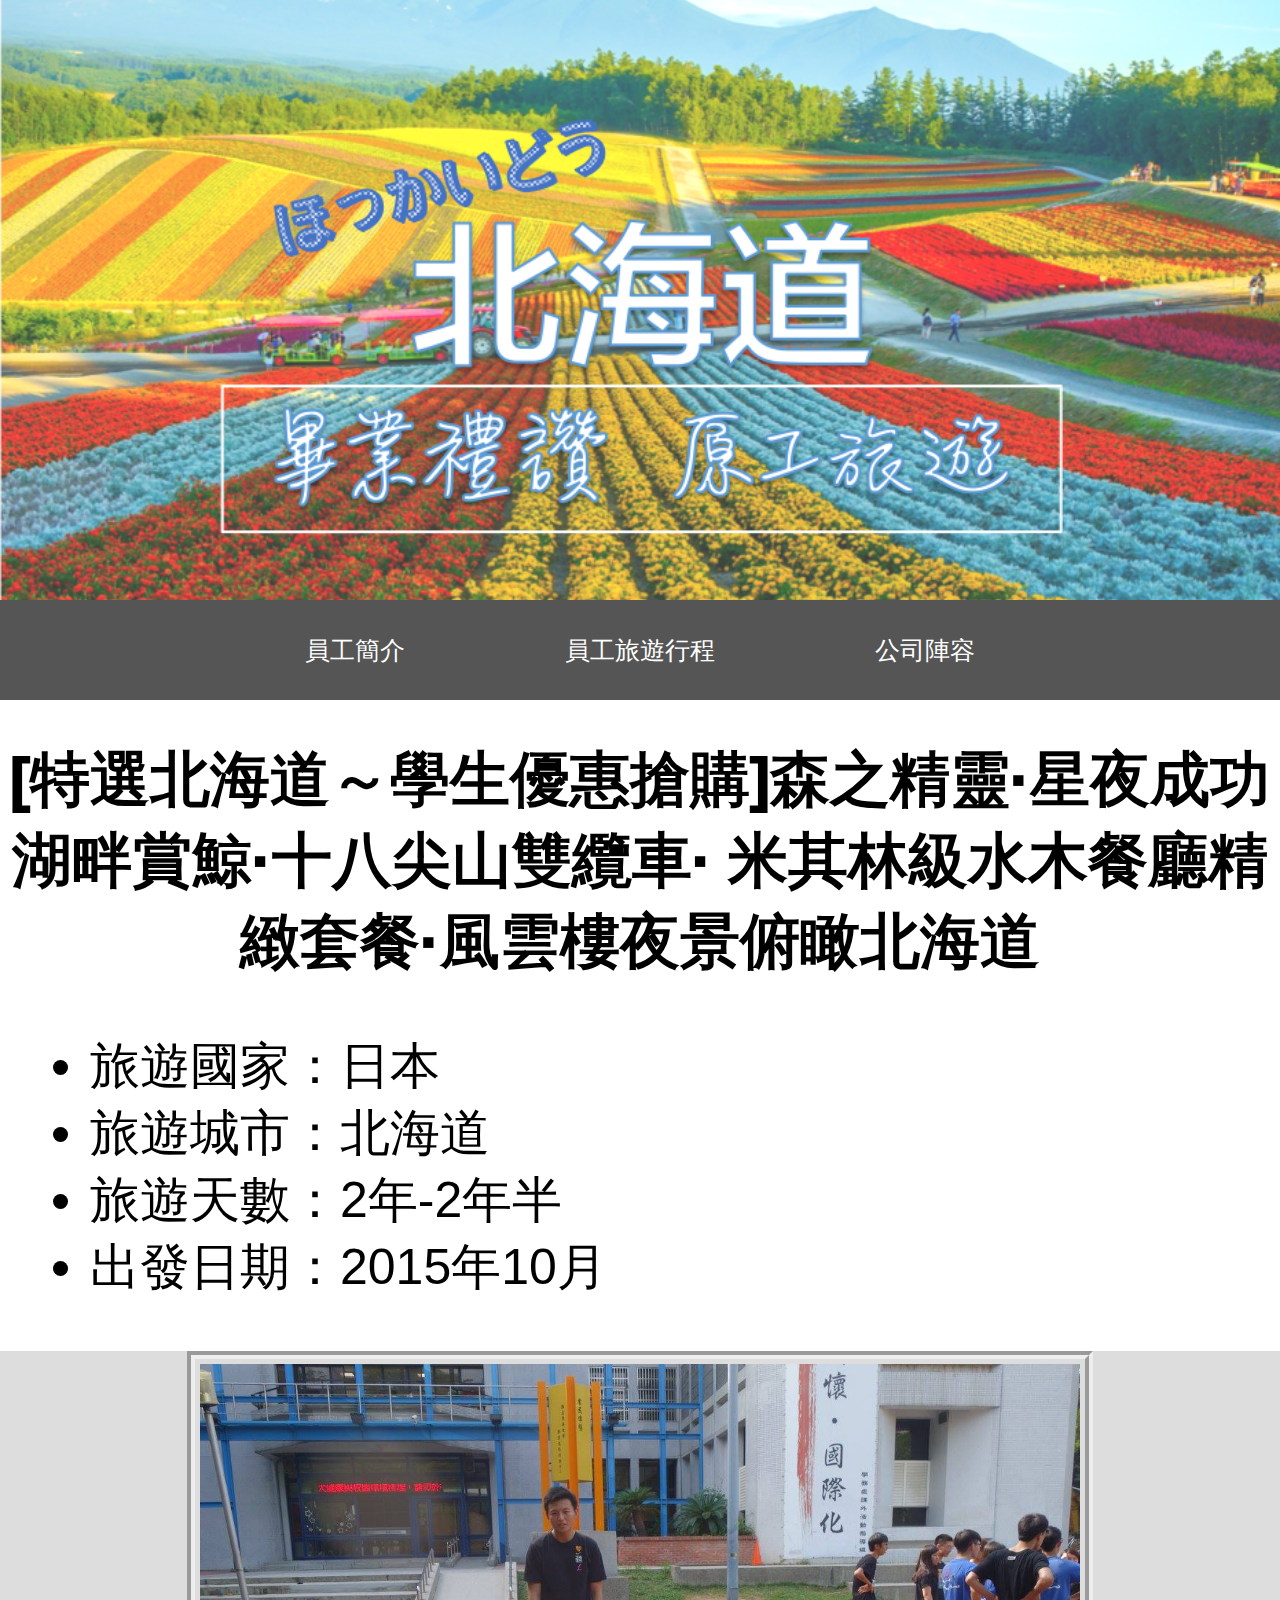
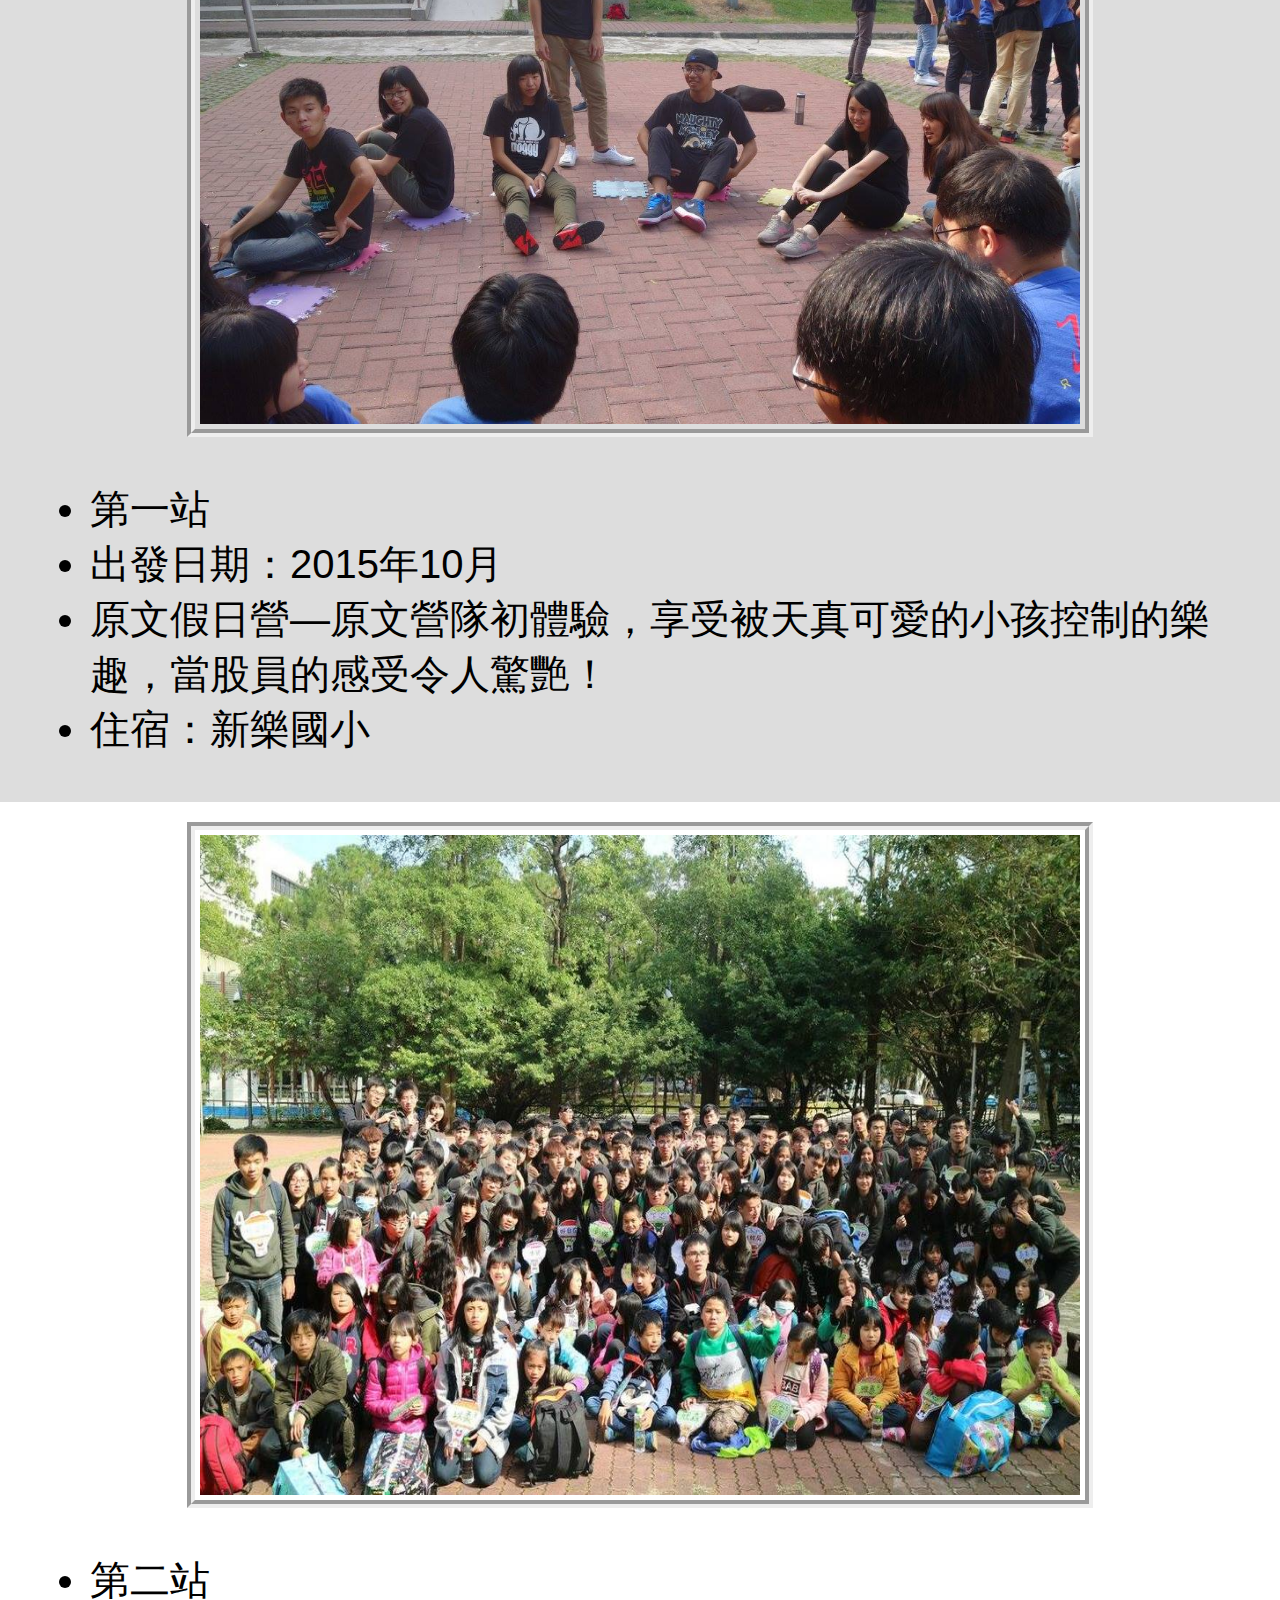
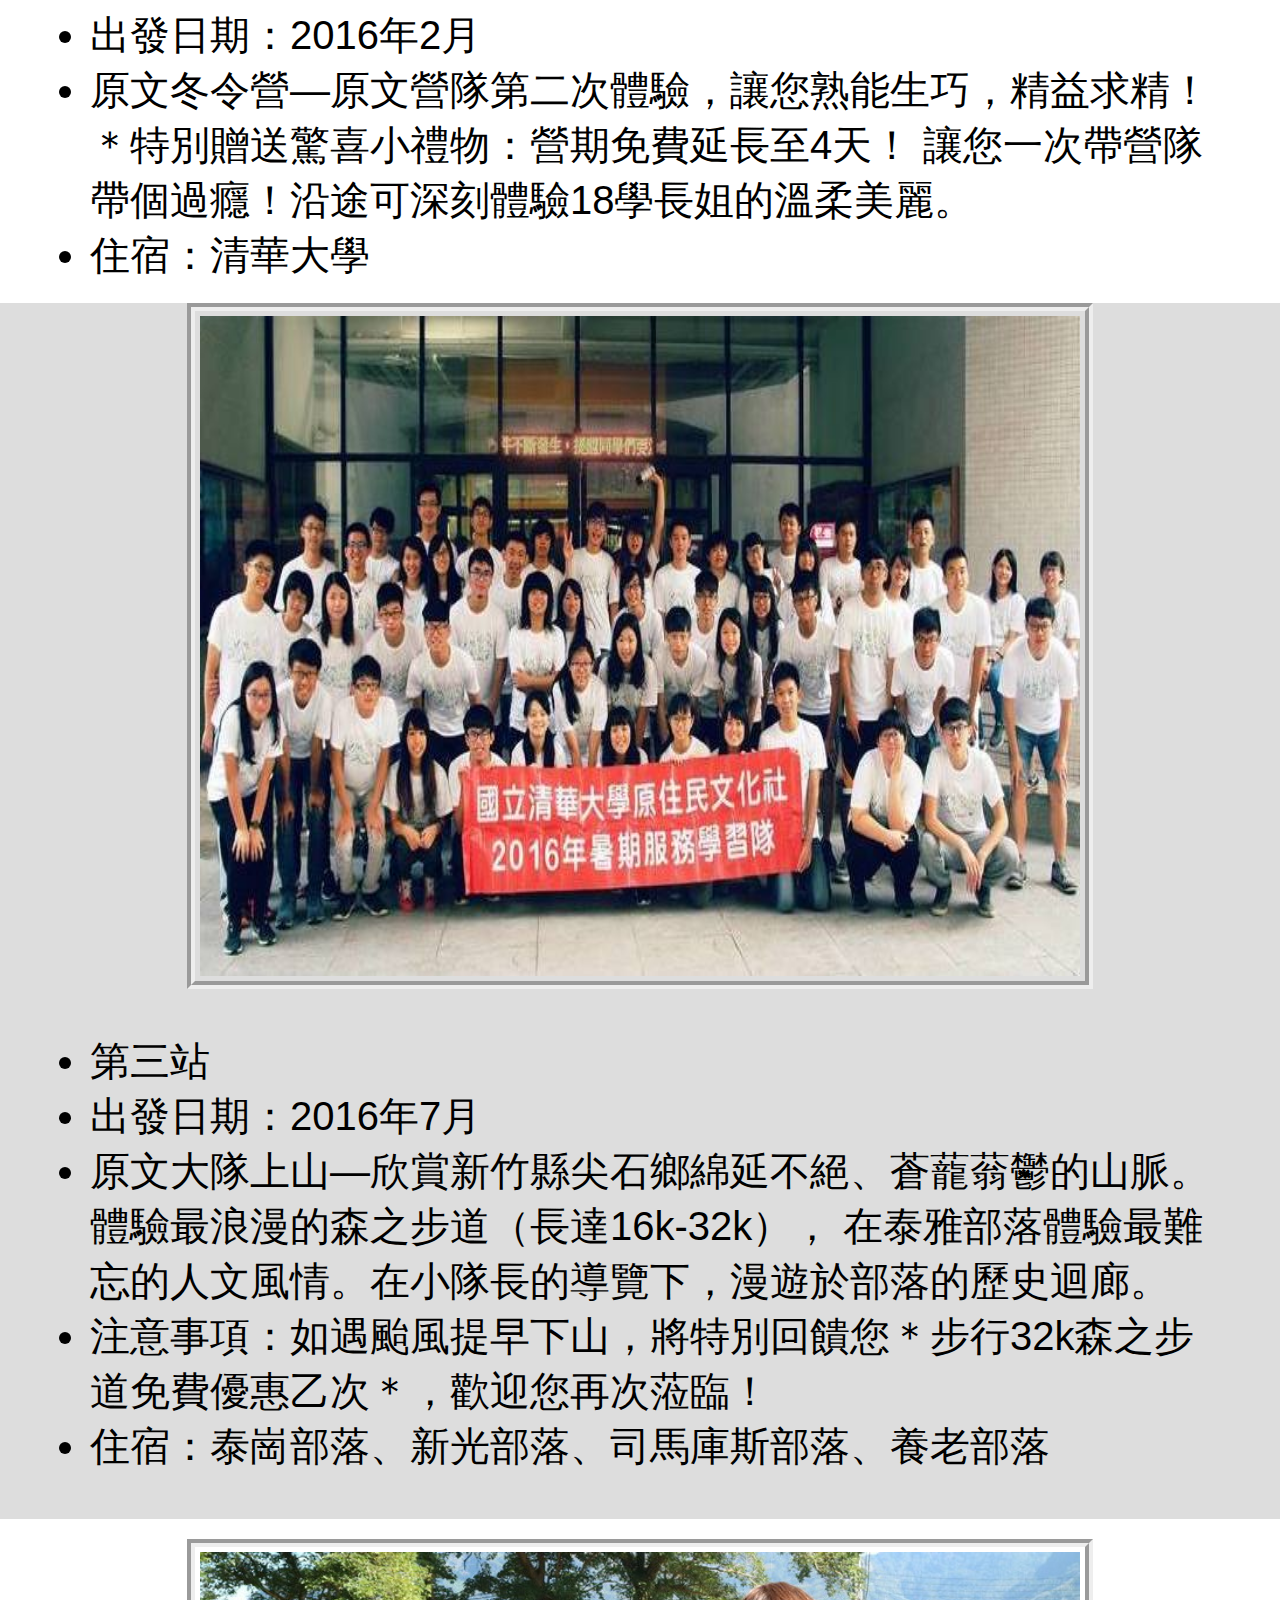
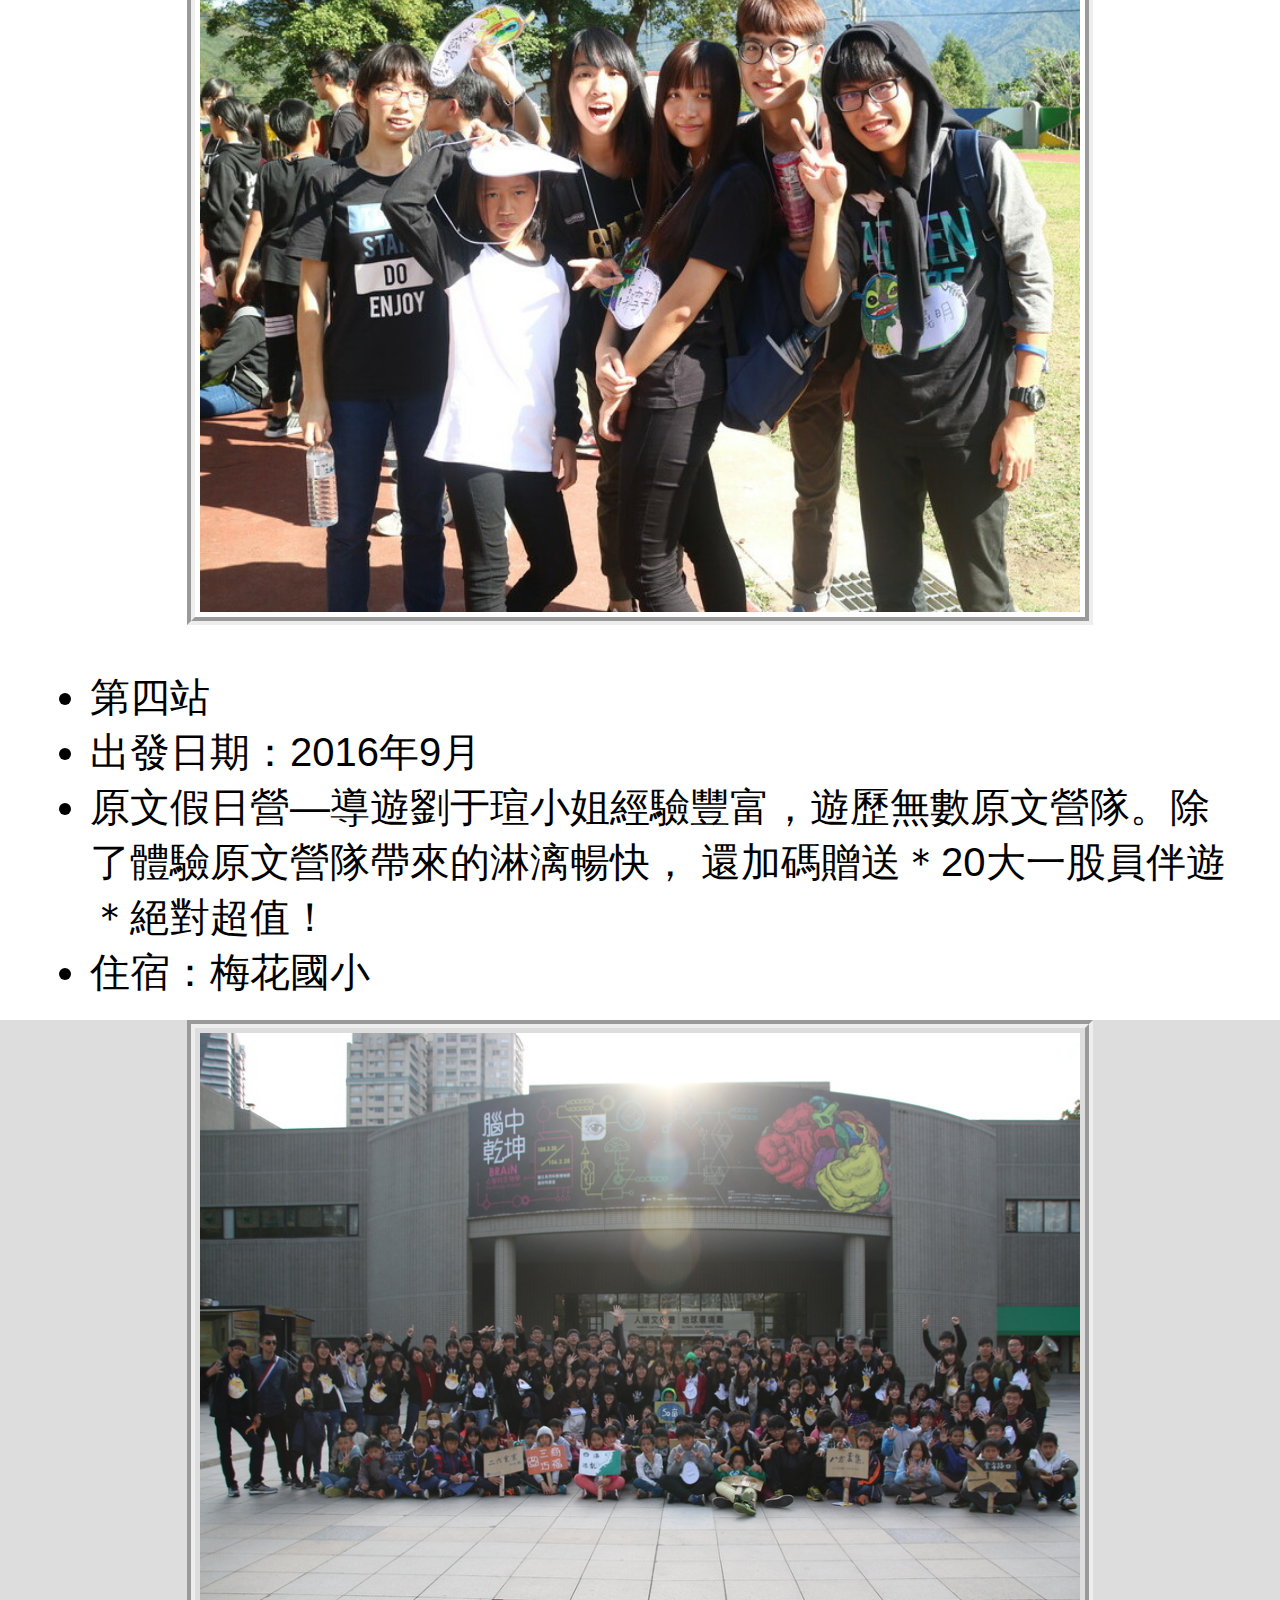
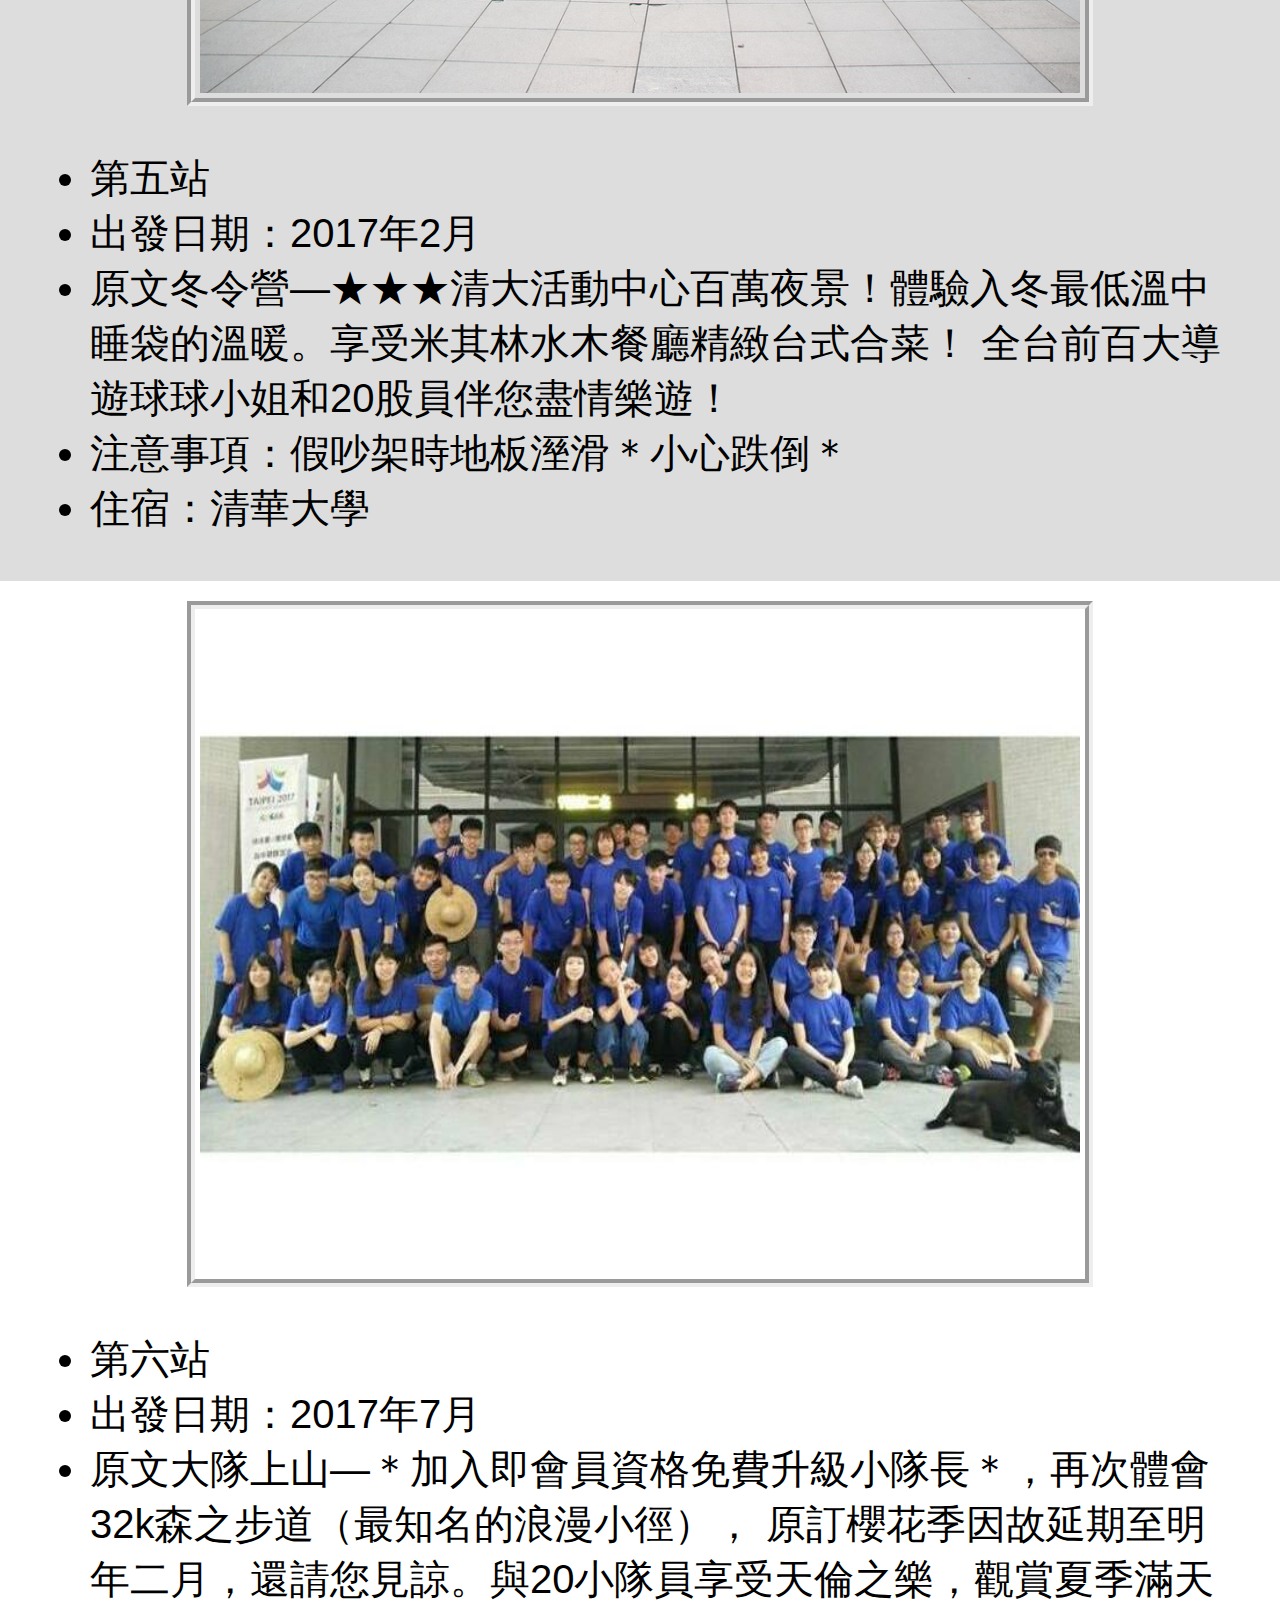
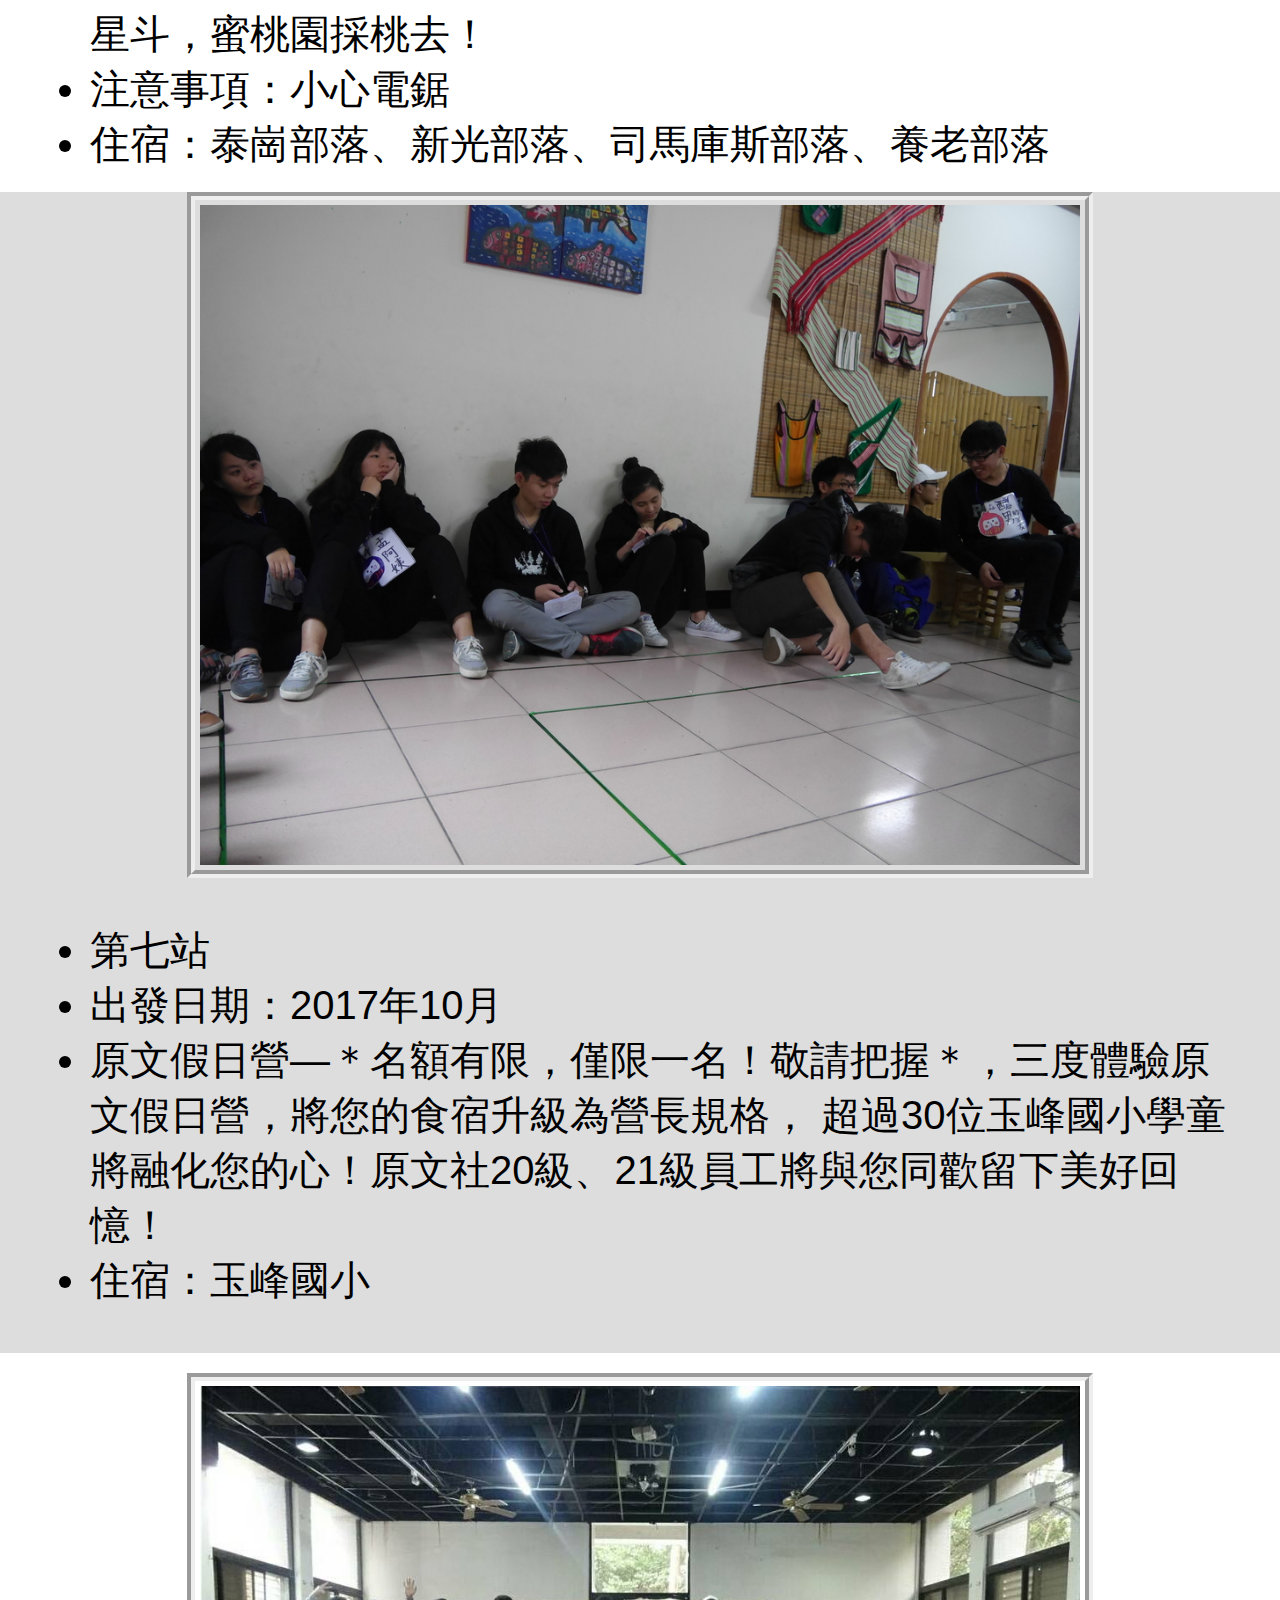
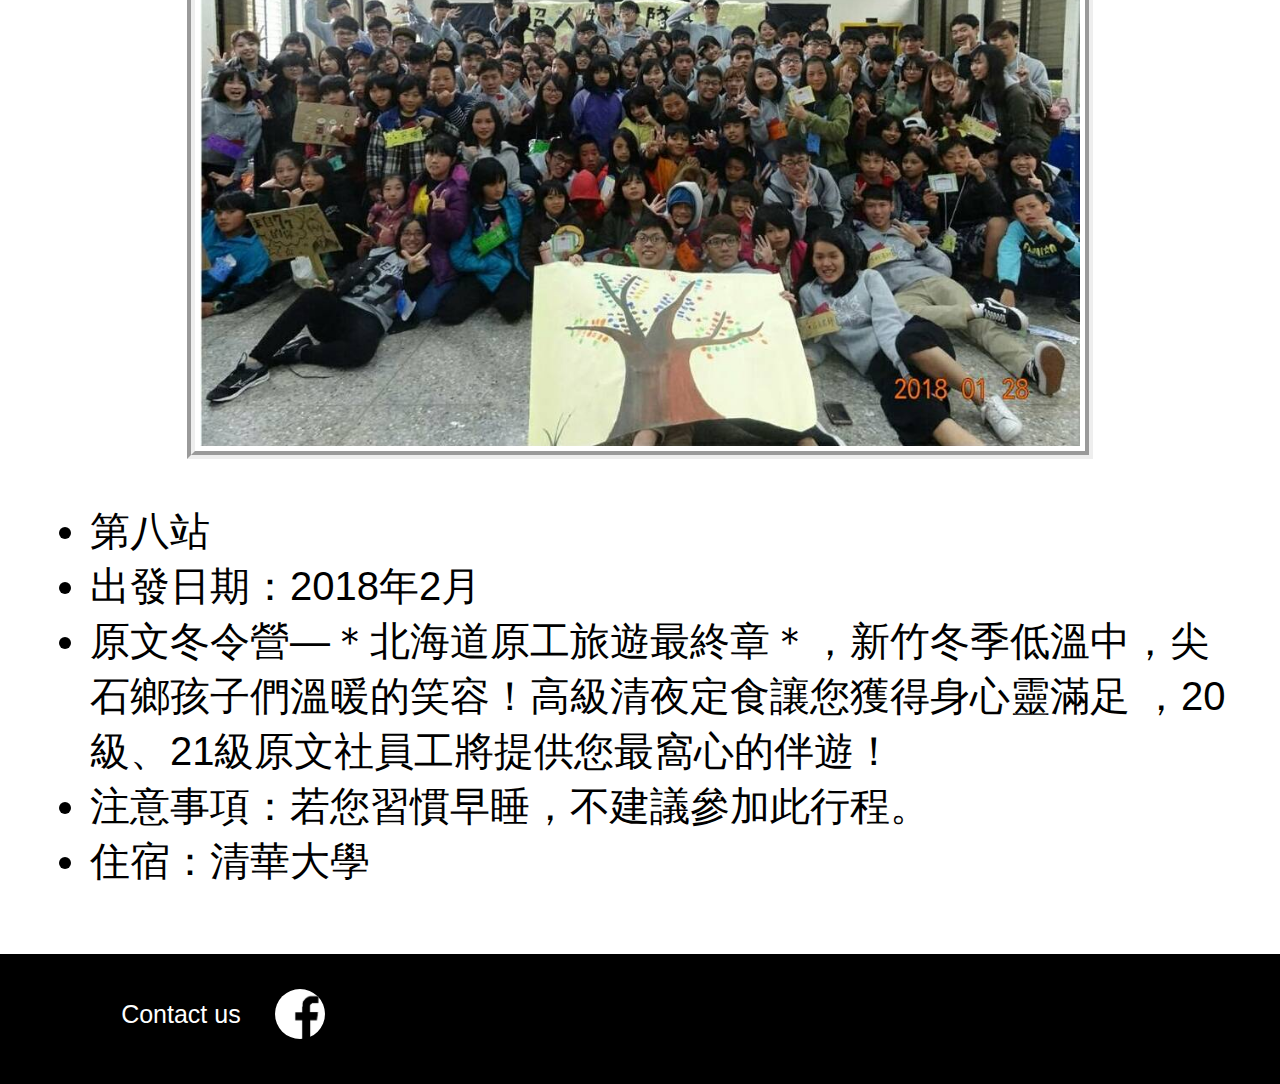
==== index_photo.html @ 759184df "Update index_photo.html" ====
<!DOCTYPE html>
<html>
  <head>
    <link href='https://fonts.googleapis.com/css?family=Roboto:400,300,500,100' rel='stylesheet' type='text/css'>
	<link href="style.css" type="text/css" rel="stylesheet">
  </head>
  <body>
    <div class="header">
      <div class="container">
      </div>
    </div>

    <div class="nav">
      <div class="container">
        <ul>
          <li><a href="index.html">員工簡介</a></li><li><a href="index_photo.html">員工旅遊行程</a></li><li><a href="index_talk.html">公司陣容</a></li>
        </ul>
      </div>
    </div>

	<div class="main">
		<div class="container" style="margin:0; padding:0; max-width:100%;">
			<h1 style="text-align:center;font-size:60px"><strong>[特選北海道～學生優惠搶購]森之精靈&middot;星夜成功湖畔賞鯨&middot;十八尖山雙纜車&middot;
			米其林級水木餐廳精緻套餐&middot;風雲樓夜景俯瞰北海道</strong></h1>
			<ul style="font-size:50px;margin-left:50px;">
				<li>旅遊國家：日本</li>
				<li>旅遊城市：北海道</li>
				<li>旅遊天數：2年-2年半</li>
				<li>出發日期：2015年10月</li>
			</ul>

			<div id="date" style="background-color:#DDDDDD">	
				<img id="photo" src="images/2015_1.jpg"	height="660" width="880" >	
				<ul style="font-size:40px;margin:0px 50px">
				<br>
				<li>第一站</li>
				<li>出發日期：2015年10月</li>
				<li>原文假日營—原文營隊初體驗，享受被天真可愛的小孩控制的樂趣，當股員的感受令人驚艷！</li>
				<li>住宿：新樂國小</li>
				<br>
				</ul>
			</div>
			<div id="date" style="background-color:#ffffff">	
				<img id="photo" src="images/2016_2.jpg"	height="660" width="880" >	
				<ul style="font-size:40px;margin:0px 50px">
				<br>
				<li>第二站</li>
				<li>出發日期：2016年2月</li>
				<li>原文冬令營—原文營隊第二次體驗，讓您熟能生巧，精益求精！＊特別贈送驚喜小禮物：營期免費延長至4天！
				讓您一次帶營隊帶個過癮！沿途可深刻體驗18學長姐的溫柔美麗。</li>
				<li>住宿：清華大學</li>
				</ul>
			</div>
			<div id="date" style="background-color:#DDDDDD">	
				<img id="photo" src="images/2016_3.jpg"	height="660" width="880" >	
				<ul style="font-size:40px;margin:0px 50px">
				<br>
				<li>第三站</li>
				<li>出發日期：2016年7月</li>
				<li>原文大隊上山—欣賞新竹縣尖石鄉綿延不絕、蒼蘢蓊鬱的山脈。體驗最浪漫的森之步道（長達16k-32k），
				在泰雅部落體驗最難忘的人文風情。在小隊長的導覽下，漫遊於部落的歷史迴廊。</li>
				<li>注意事項：如遇颱風提早下山，將特別回饋您＊步行32k森之步道免費優惠乙次＊，歡迎您再次蒞臨！</li>
				<li>住宿：泰崗部落、新光部落、司馬庫斯部落、養老部落</li>
				<br>
				</ul>
			</div>
			<div id="date" style="background-color:#ffffff">	
				<img id="photo" src="images/2016_1.jpg"	height="660" width="880" >	
				<ul style="font-size:40px;margin:0px 50px">
				<br>
				<li>第四站</li>
				<li>出發日期：2016年9月</li>
				<li>原文假日營—導遊劉于瑄小姐經驗豐富，遊歷無數原文營隊。除了體驗原文營隊帶來的淋漓暢快，
				還加碼贈送＊20大一股員伴遊＊絕對超值！</li>
				<li>住宿：梅花國小</li>
				</ul>
			</div>
			<div id="date" style="background-color:#DDDDDD">	
				<img id="photo" src="images/2017_2.jpg"	height="660" width="880" >	
				<ul style="font-size:40px;margin:0px 50px">
				<br>
				<li>第五站</li>
				<li>出發日期：2017年2月</li>
				<li>原文冬令營—★★★清大活動中心百萬夜景！體驗入冬最低溫中睡袋的溫暖。享受米其林水木餐廳精緻台式合菜！
				全台前百大導遊球球小姐和20股員伴您盡情樂遊！</li>
				<li>注意事項：假吵架時地板溼滑＊小心跌倒＊</li>
				<li>住宿：清華大學</li>
				<br>
				</ul>
			</div>
			<div id="date" style="background-color:#ffffff">	
				<img id="photo" src="images/2017_3.jpg"	height="660" width="880" >	
				<ul style="font-size:40px;margin:0px 50px">
				<br>
				<li>第六站</li>
				<li>出發日期：2017年7月</li>
				<li>原文大隊上山—＊加入即會員資格免費升級小隊長＊，再次體會32k森之步道（最知名的浪漫小徑），
				原訂櫻花季因故延期至明年二月，還請您見諒。與20小隊員享受天倫之樂，觀賞夏季滿天星斗，蜜桃園採桃去！</li>
				<li>注意事項：小心電鋸</li>
				<li>住宿：泰崗部落、新光部落、司馬庫斯部落、養老部落</li>
				</ul>
			</div>
			<div id="date" style="background-color:#DDDDDD">	
				<img id="photo" src="images/2017_1.jpg"	height="660" width="880" >	
				<ul style="font-size:40px;margin:0px 50px">
				<br>
				<li>第七站</li>
				<li>出發日期：2017年10月</li>
				<li>原文假日營—＊名額有限，僅限一名！敬請把握＊，三度體驗原文假日營，將您的食宿升級為營長規格，
				超過30位玉峰國小學童將融化您的心！原文社20級、21級員工將與您同歡留下美好回憶！</li>
				<li>住宿：玉峰國小</li>
				<br>
				</ul>
			</div>
			<div id="date" style="background-color:#ffffff">	
				<img id="photo" src="images/2018_2.jpg"	height="660" width="880" >	
				<ul style="font-size:40px;margin:0px 50px">
				<br>
				<li>第八站</li>
				<li>出發日期：2018年2月</li>
				<li>原文冬令營—＊北海道原工旅遊最終章＊，新竹冬季低溫中，尖石鄉孩子們溫暖的笑容！高級清夜定食讓您獲得身心靈滿足
				，20級、21級原文社員工將提供您最窩心的伴遊！</li>
				<li>注意事項：若您習慣早睡，不建議參加此行程。</li>
				<li>住宿：清華大學</li>
				<br>
				</ul>
			</div>
		</div>
	</div>
	
    <div class="footer">
      <div class="container">
        <p style="font-size:25px;"><strong>&nbsp;&nbsp;&nbsp;&nbsp;&nbsp;&nbsp;&nbsp;&nbsp;
		&nbsp;&nbsp;&nbsp;&nbsp;&nbsp;&nbsp;&nbsp;Contact us&nbsp;&nbsp;</strong></p>
      </div>
	  <div class="container">
		<a href="https://www.facebook.com/groups/227482207720310/"><img id="contactUs" src="images/contact.png" height="50"width="50"></a>
      </div>
    </div>
  </body>
</html>
---- style.css ----
html, body {
  margin: 0;
  padding: 0;
}

body {
  font-family: 'Open Sans', sans-serif;
  font-weight: 100;
}

#contactUs{
	float: right;
	border-radius:150px;
	position:relative; 
	top:35px;
}

#bighead{
	float: left;
	border-style:double; 
	border-width:8px; 
	border-radius:15px;
	margin: 50px 80px 0 0;	
	position:relative; 
	top:-30px;	
}

#bigheadtree{
	border-style:double; 
	border-width:8px; 
	border-radius:15px;
	//margin: 50px 80px 50px 0;	
	//position:relative; 
	//top:-50px;	
}

#bigheadtree:hover{
	background: #555555;
	cursor: pointer; 
}

#date{ 
	width: 100%;
	margin: 0px;
	padding:0px;
}

#photo{
	border-style:groove; 
	border-width:8px; 
	display:block;
	margin:auto;
	margin-top:20px;
	padding:5px;
	text-align:center;	
}

.container {
  margin: 0 auto;
  max-width: 940px; 
  padding: 0 10px;
}

.header {
  background: url(images/header.png) no-repeat center center; 
  background-size: cover;
  height: 600px;
  text-align: center; 
}

.header .container {
  position: relative;
  top: 200px;
}

.header h1 {
  color: #fff;
  line-height: 100px; 
  font-size: 120px;
  margin-top: 0;
  margin-bottom: 80px;
  text-transform: uppercase; 
}

/*
@media (min-width:850px) {
  .header h1 {
    font-size: 120px;
  }
}
*/

.header p {
  color: #fff;
  font-weight: 500;
  letter-spacing: 8px;
  margin-bottom: 40px;
  margin-top: 0;
  text-transform: uppercase; 
}

.btn {
  color: #fff;
  background: #000;
  padding: 10px 40px;
  text-decoration: none; 
  transition: background .5s; 
}

.nav { 
  background: #555555;
  height: 100px; 
  width: 100%;
}

.nav ul {
  height: 100px;
  list-style: none;
  margin: 0 auto; 
  padding: 0;
  text-align:center;
}

.container a{
	color: #fff;
	text-decoration:none;	
}

.nav ul li{
  color: #fff;
  font-size:25px;
  font-weight: 500;
  display: inline-block; 
  height: 100px;
  line-height: 100px; 
  list-style: none;
  padding: 0px 80px;
  transition: background .5s; 
}

.btn:hover, .nav ul li:hover {
  background: #117bff;
  cursor: pointer; 
  transition: background .5s;  
}

.main{
	padding-bottom: 100px;
}

.main .container {
	max-width: 1500px;
	margin:80px 100px;
}

.main .container h1{
	font-weight: 1000;
}

.main .container h2{
	font-size: 40px;
	font-weight: 500;
}

.main .container p{
	font-size: 30px;
	font-weight: 500;
}

.main .container a{
	color: #000;
	text-decoration:none;	
}

/*.main img {
  margin: 50px 80px 50px 0;
}*/

.footer { 
  display: block;
  background: #000000;
  height: 80px; 
  padding-bottom: 50px;
  position: relative;
  margin-top: -80px;
}

.footer .container{
  margin: 0;
  padding: 0 10px;	
  float:left;
}

.footer p { 
  color: #fff;
  font-size: 20px;  
  height: 80px; 
  line-height: 120px;
  margin: 0px;  
}

@media (max-width: 1000px) {
	.main .container {
		max-width: 700px;
		margin:80px 100px;
	}
}

@media (max-width: 500px) {
  .header h1 {
    font-size: 50px;
    line-height: 64px;
  }

  .main {
    padding: 0 30px;
	padding-bottom: 100px;
  }

  .main img {
    width: 100%;
  }

}
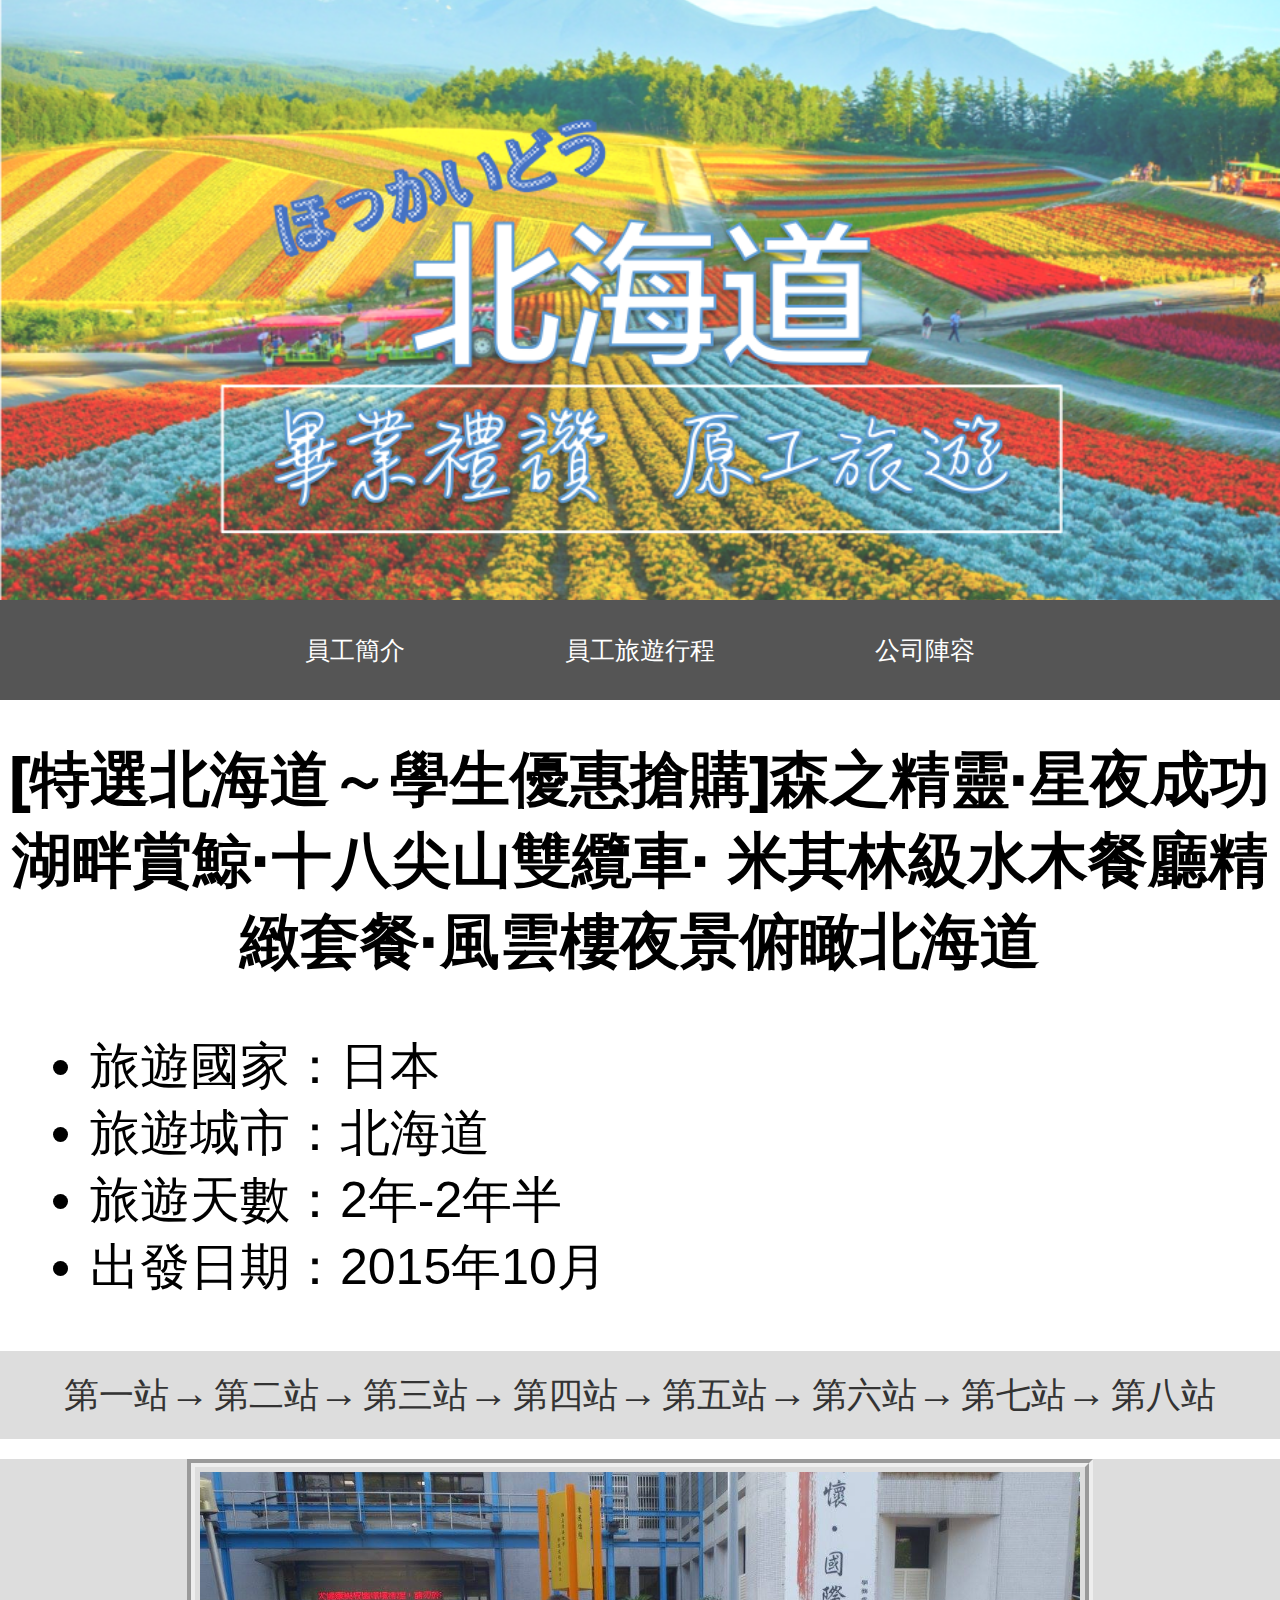
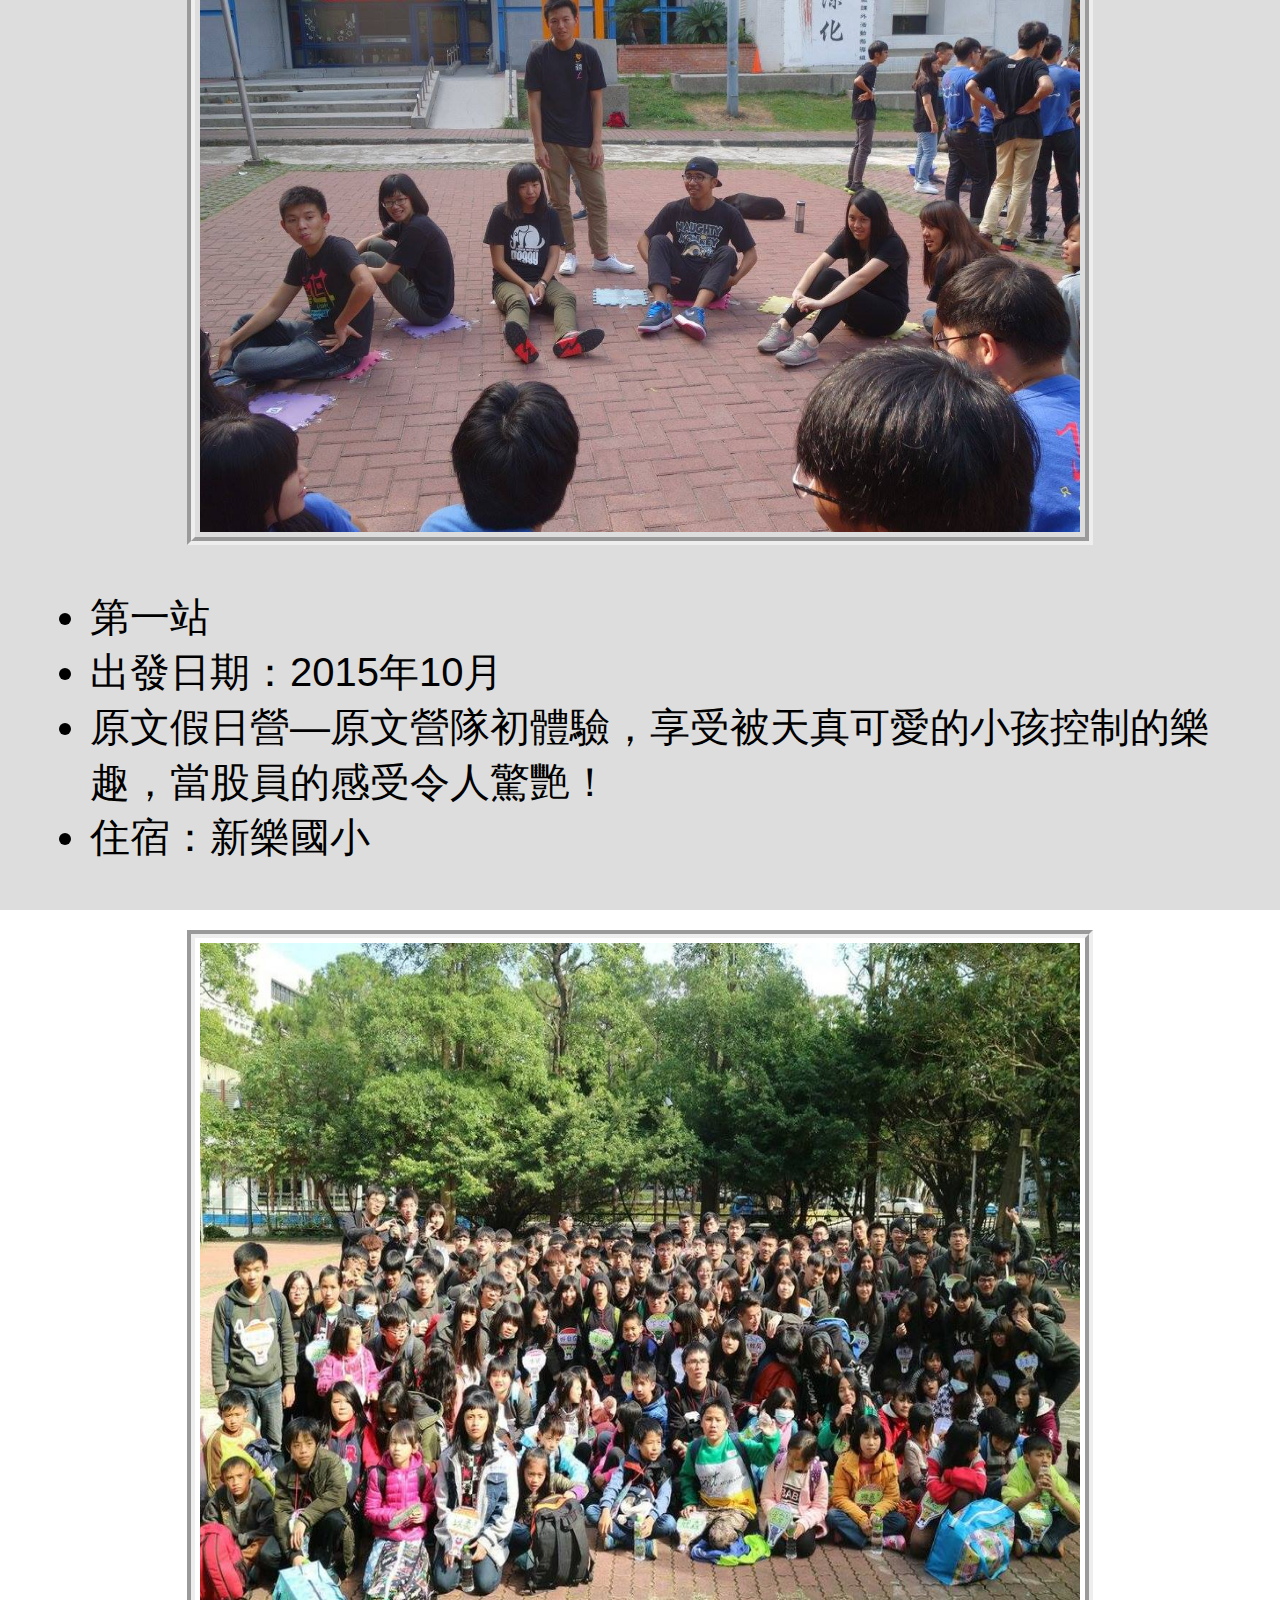
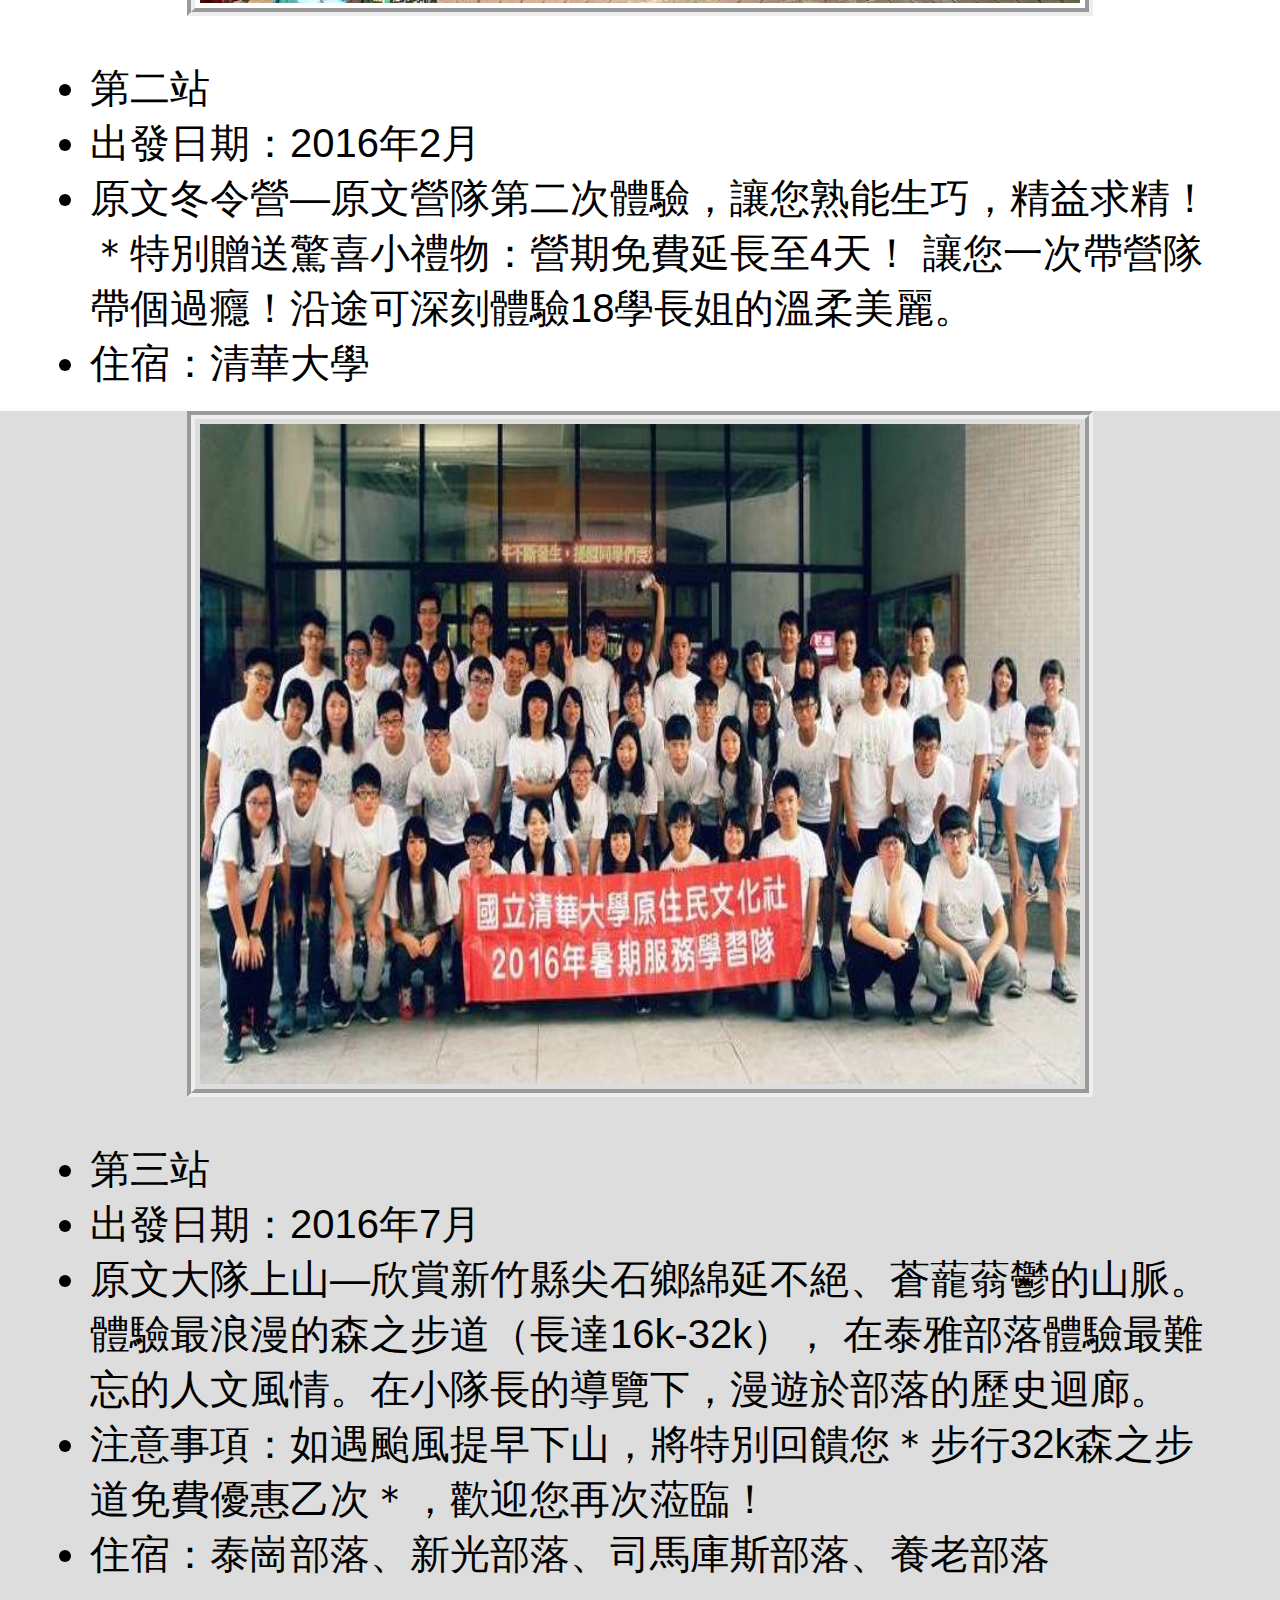
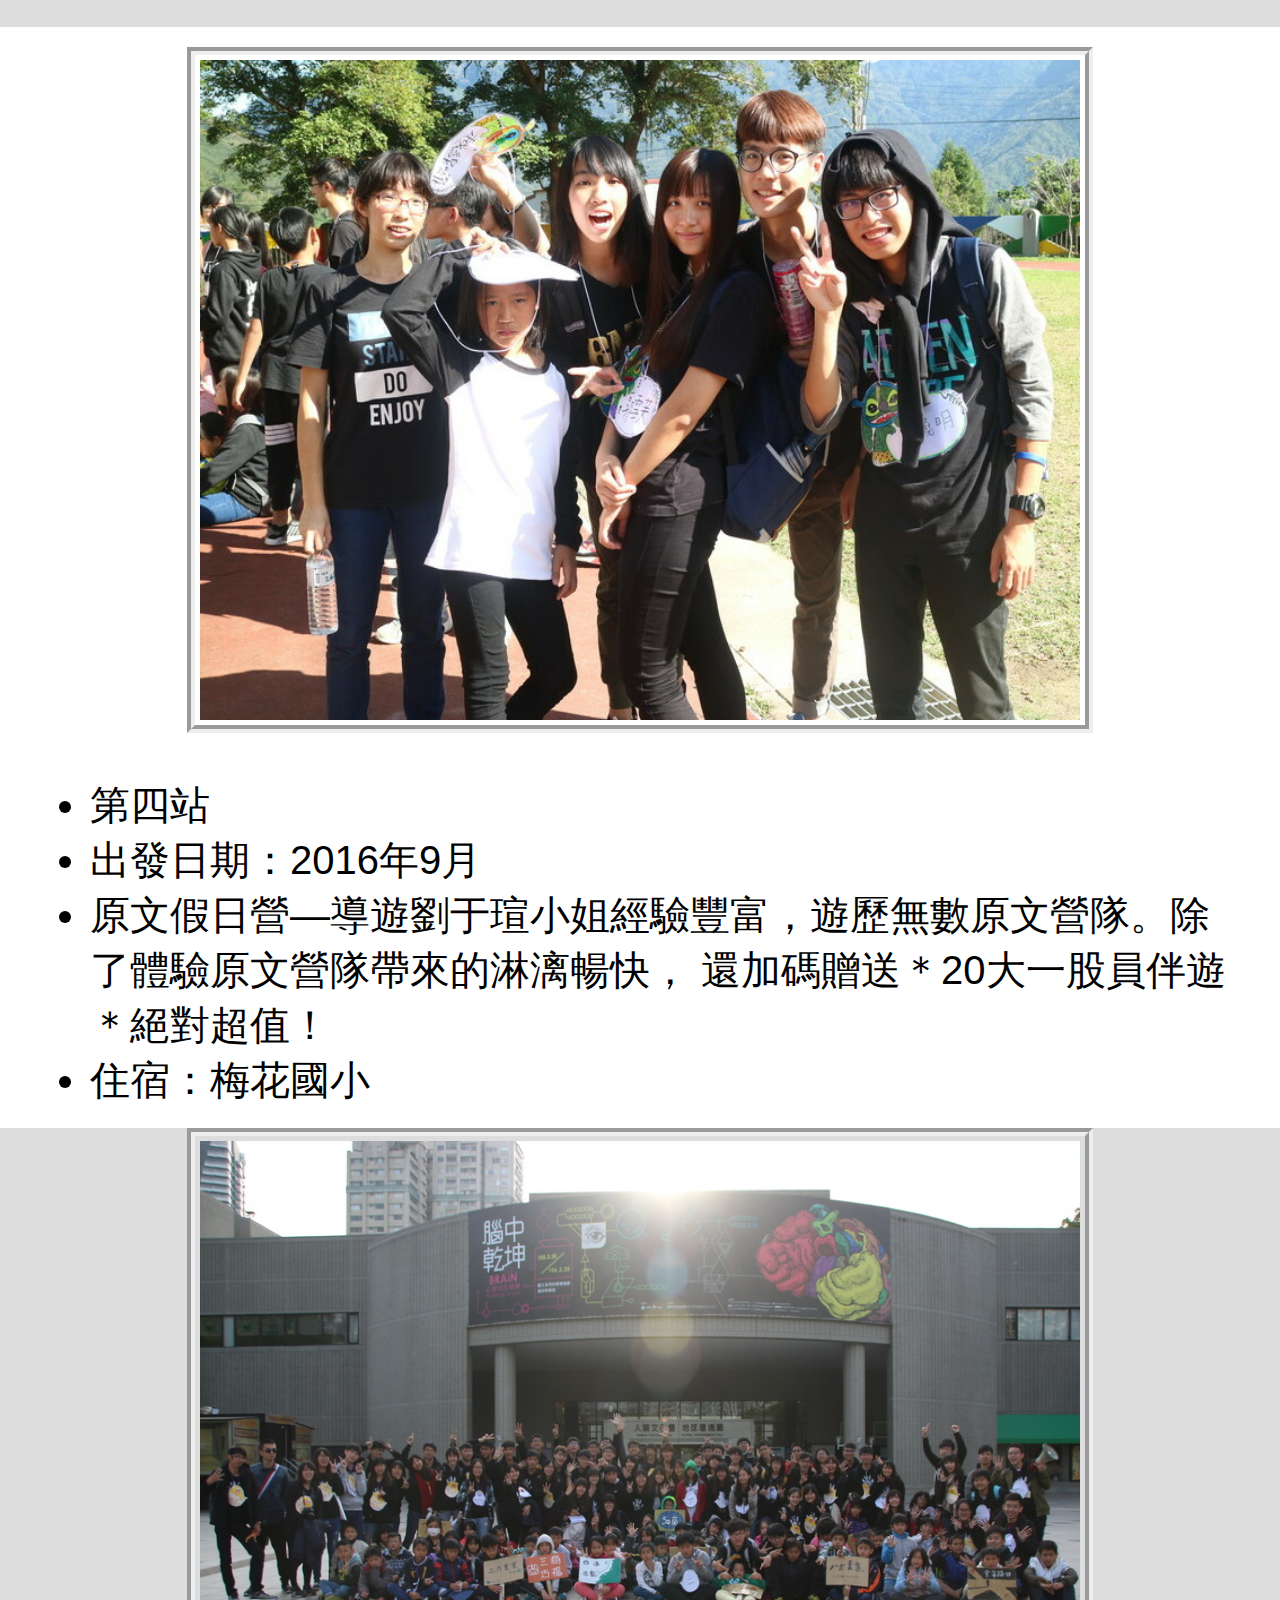
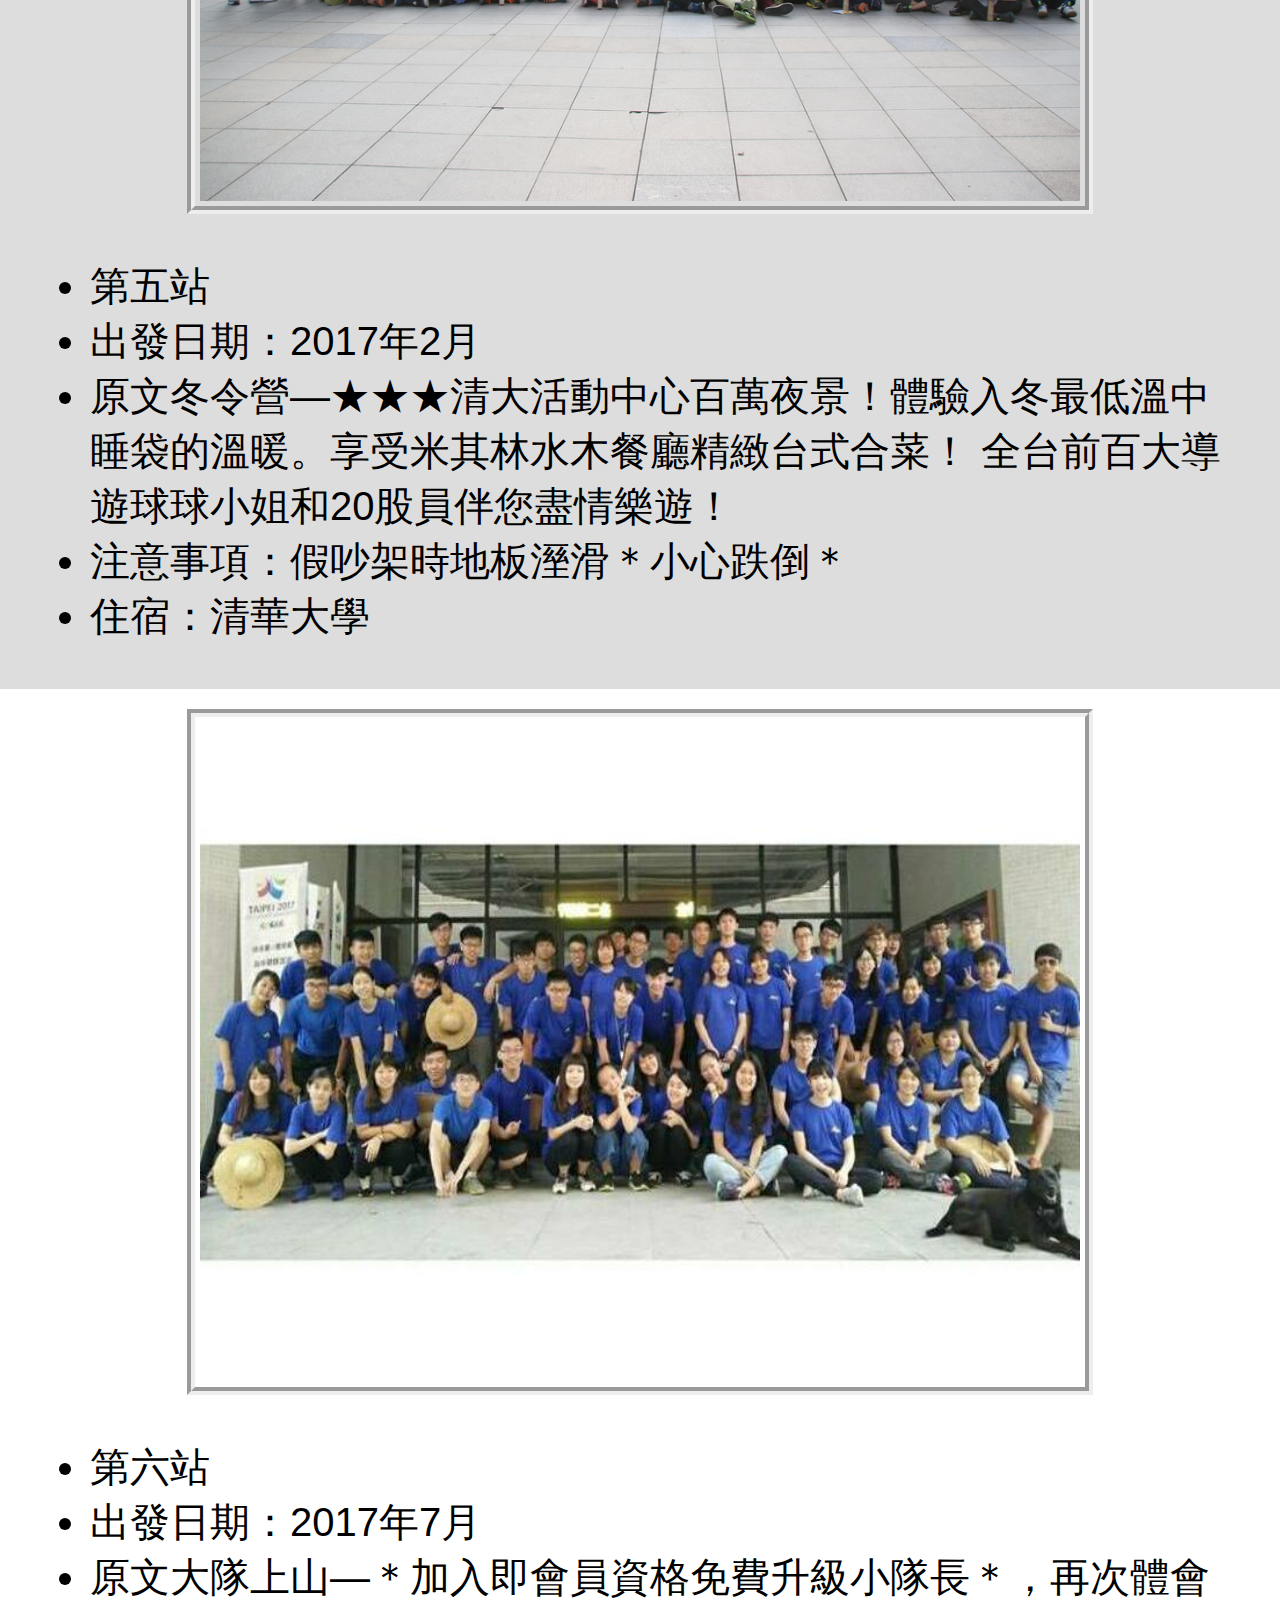
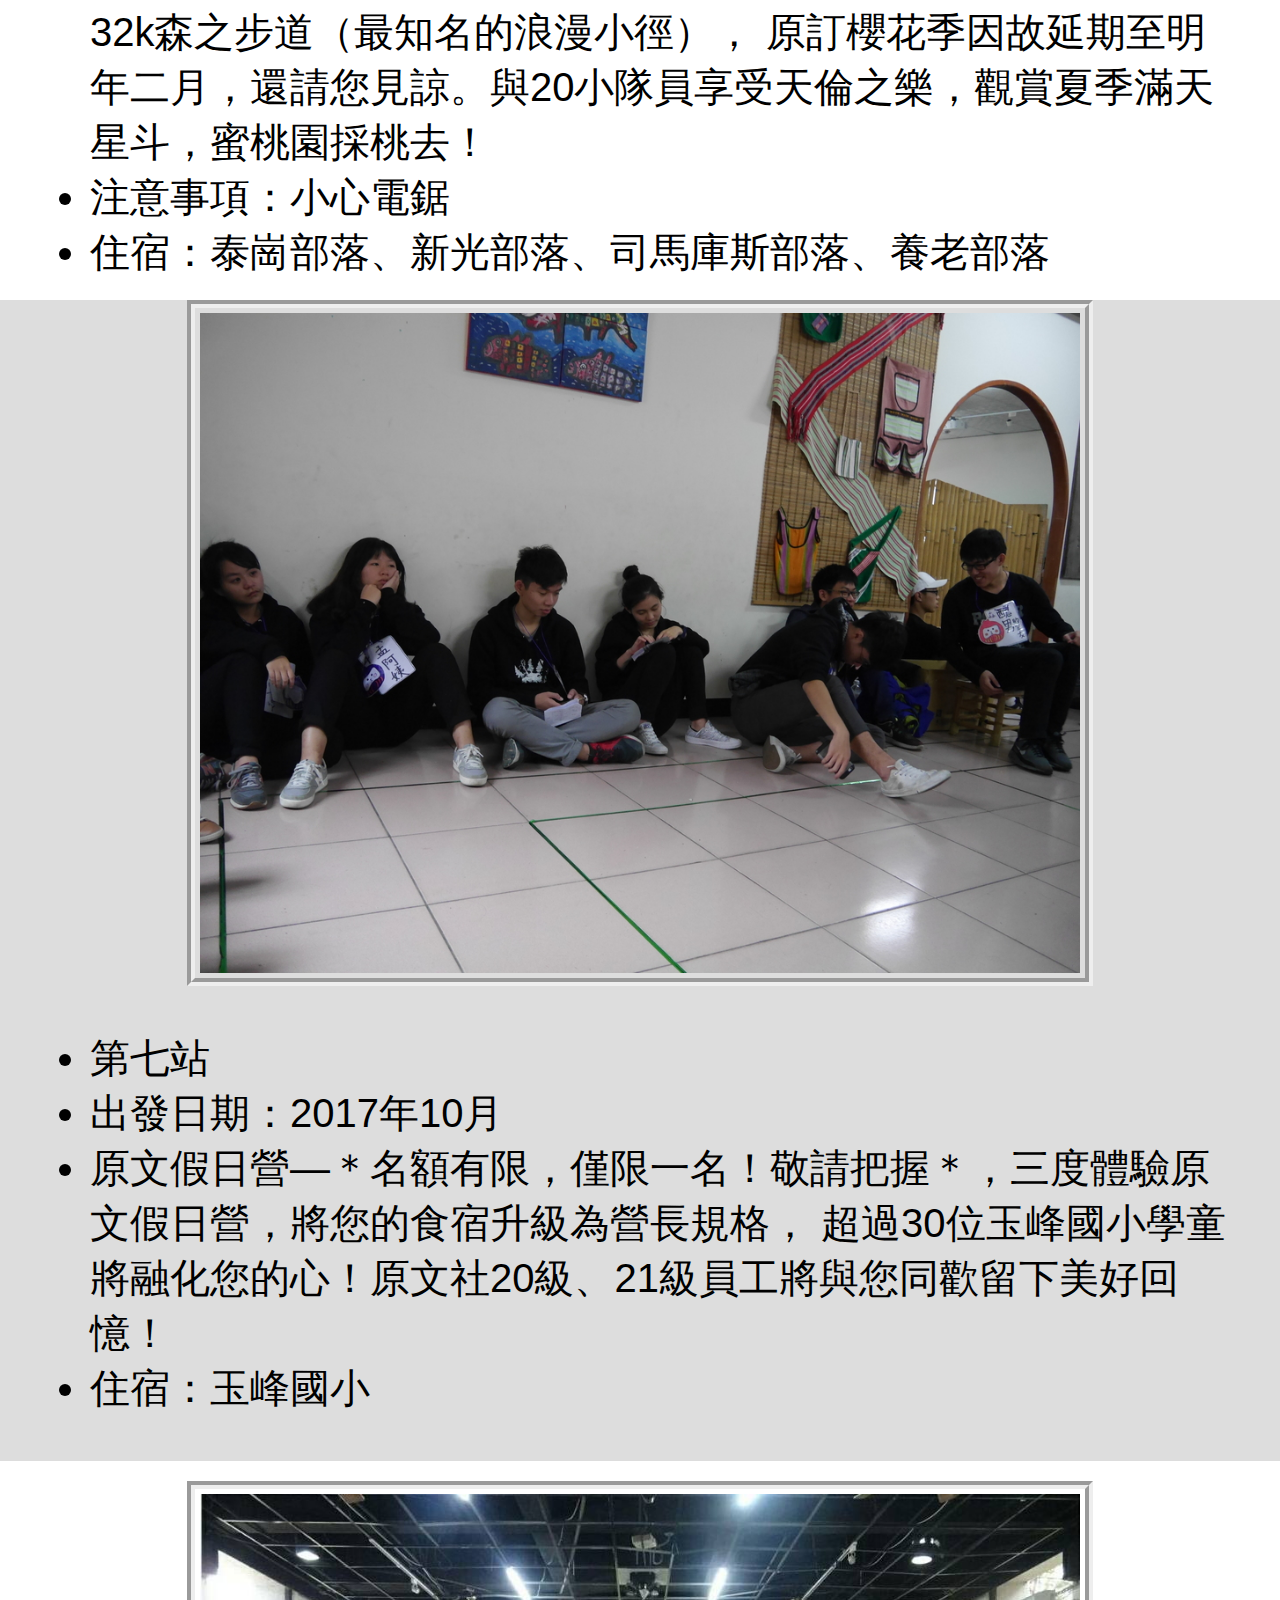
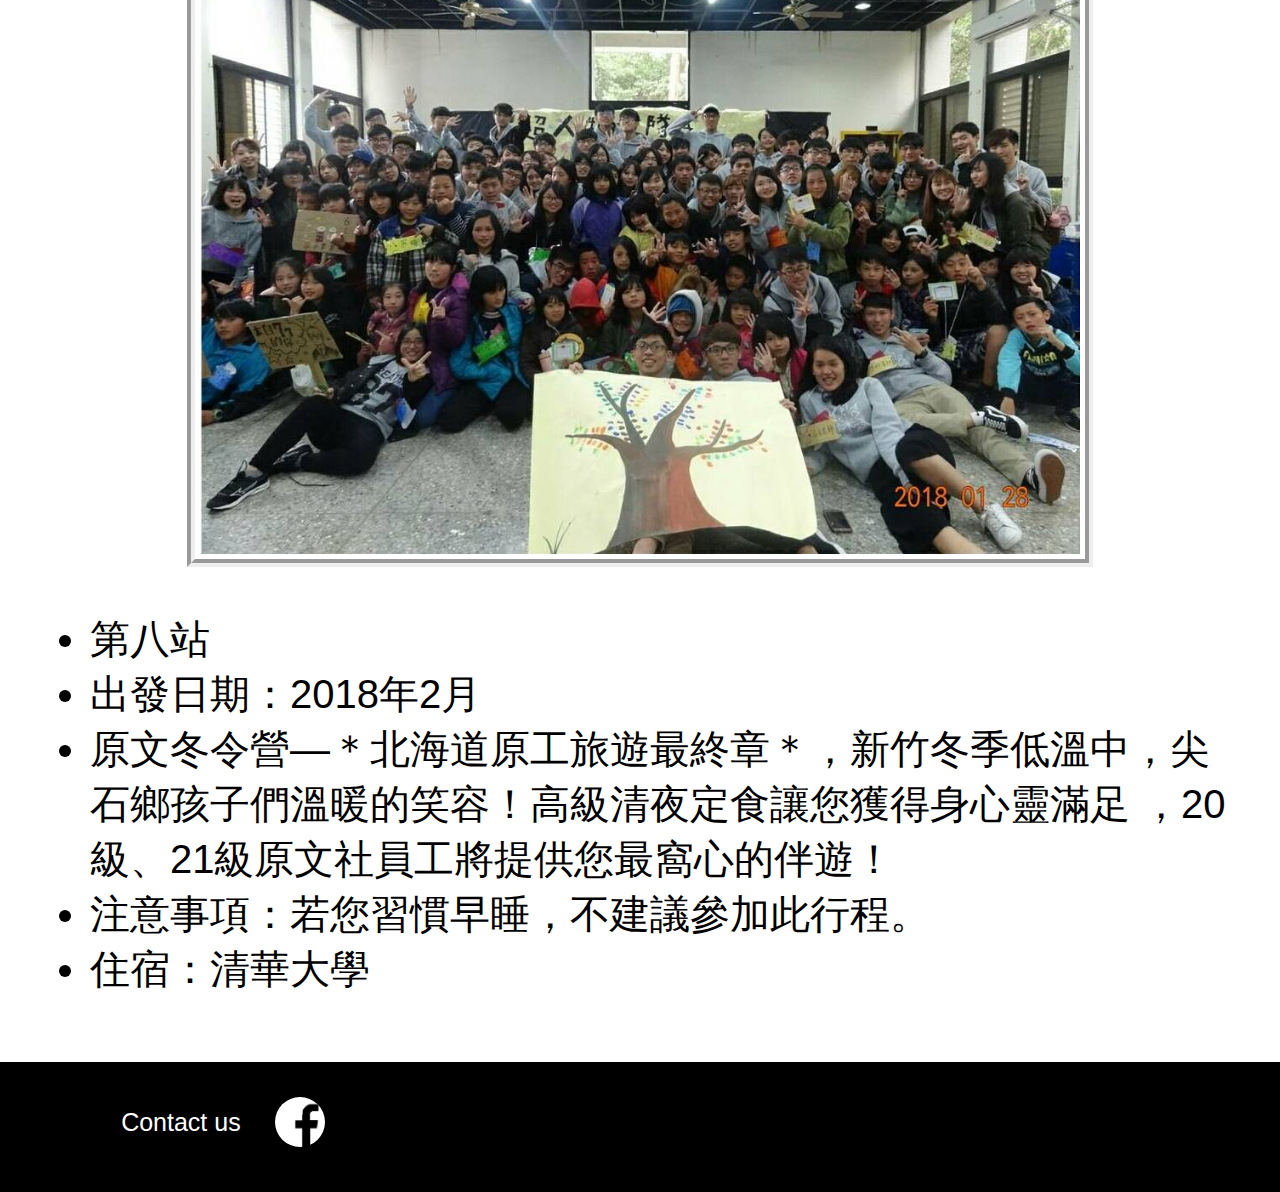
==== commit db3edbf3: "Update index_photo.html" ====
--- a/index_photo.html
+++ b/index_photo.html
@@ -28,8 +28,18 @@
 				<li>旅遊天數：2年-2年半</li>
 				<li>出發日期：2015年10月</li>
 			</ul>
-
-			<div id="date" style="background-color:#DDDDDD">	
+			<div style="text-align:center;background-color:#DDDDDD;padding:20px 0">
+				<a href="#date day1" style="font-size:35px; color:#333333"><strong>第一站</strong></a><p style="font-size:40px; color:#333333 ; display:inline;"><strong>&rarr;</strong></p>
+				<a href="#date day2" style="font-size:35px; color:#333333"><strong>第二站</strong></a><p style="font-size:40px; color:#333333 ; display:inline;"><strong>&rarr;</strong></p>
+				<a href="#date day3" style="font-size:35px; color:#333333"><strong>第三站</strong></a><p style="font-size:40px; color:#333333 ; display:inline;"><strong>&rarr;</strong></p>
+				<a href="#date day4" style="font-size:35px; color:#333333"><strong>第四站</strong></a><p style="font-size:40px; color:#333333 ; display:inline;"><strong>&rarr;</strong></p>
+				<a href="#date day5" style="font-size:35px; color:#333333"><strong>第五站</strong></a><p style="font-size:40px; color:#333333 ; display:inline;"><strong>&rarr;</strong></p>
+				<a href="#date day6" style="font-size:35px; color:#333333"><strong>第六站</strong></a><p style="font-size:40px; color:#333333 ; display:inline;"><strong>&rarr;</strong></p>
+				<a href="#date day7" style="font-size:35px; color:#333333"><strong>第七站</strong></a><p style="font-size:40px; color:#333333 ; display:inline;"><strong>&rarr;</strong></p>
+				<a href="#date day8" style="font-size:35px; color:#333333"><strong>第八站</strong></a>
+			</div>
+			
+			<div id="date day1" style="background-color:#DDDDDD">	
 				<img id="photo" src="images/2015_1.jpg"	height="660" width="880" >	
 				<ul style="font-size:40px;margin:0px 50px">
 				<br>
@@ -40,7 +50,7 @@
 				<br>
 				</ul>
 			</div>
-			<div id="date" style="background-color:#ffffff">	
+			<div id="date day2" style="background-color:#ffffff">	
 				<img id="photo" src="images/2016_2.jpg"	height="660" width="880" >	
 				<ul style="font-size:40px;margin:0px 50px">
 				<br>
@@ -51,7 +61,7 @@
 				<li>住宿：清華大學</li>
 				</ul>
 			</div>
-			<div id="date" style="background-color:#DDDDDD">	
+			<div id="date day3" style="background-color:#DDDDDD">	
 				<img id="photo" src="images/2016_3.jpg"	height="660" width="880" >	
 				<ul style="font-size:40px;margin:0px 50px">
 				<br>
@@ -64,7 +74,7 @@
 				<br>
 				</ul>
 			</div>
-			<div id="date" style="background-color:#ffffff">	
+			<div id="date day4" style="background-color:#ffffff">	
 				<img id="photo" src="images/2016_1.jpg"	height="660" width="880" >	
 				<ul style="font-size:40px;margin:0px 50px">
 				<br>
@@ -75,7 +85,7 @@
 				<li>住宿：梅花國小</li>
 				</ul>
 			</div>
-			<div id="date" style="background-color:#DDDDDD">	
+			<div id="date day5" style="background-color:#DDDDDD">	
 				<img id="photo" src="images/2017_2.jpg"	height="660" width="880" >	
 				<ul style="font-size:40px;margin:0px 50px">
 				<br>
@@ -88,7 +98,7 @@
 				<br>
 				</ul>
 			</div>
-			<div id="date" style="background-color:#ffffff">	
+			<div id="date day6" style="background-color:#ffffff">	
 				<img id="photo" src="images/2017_3.jpg"	height="660" width="880" >	
 				<ul style="font-size:40px;margin:0px 50px">
 				<br>
@@ -100,7 +110,7 @@
 				<li>住宿：泰崗部落、新光部落、司馬庫斯部落、養老部落</li>
 				</ul>
 			</div>
-			<div id="date" style="background-color:#DDDDDD">	
+			<div id="date day7" style="background-color:#DDDDDD">	
 				<img id="photo" src="images/2017_1.jpg"	height="660" width="880" >	
 				<ul style="font-size:40px;margin:0px 50px">
 				<br>
@@ -112,7 +122,7 @@
 				<br>
 				</ul>
 			</div>
-			<div id="date" style="background-color:#ffffff">	
+			<div id="date day8" style="background-color:#ffffff">	
 				<img id="photo" src="images/2018_2.jpg"	height="660" width="880" >	
 				<ul style="font-size:40px;margin:0px 50px">
 				<br>
--- a/style.css
+++ b/style.css
@@ -158,12 +158,12 @@
 }
 
 .main .container h2{
+	font-size: 50px;
+	font-weight: 500;
+}
+
+.main .container p{
 	font-size: 40px;
-	font-weight: 500;
-}
-
-.main .container p{
-	font-size: 30px;
 	font-weight: 500;
 }
 
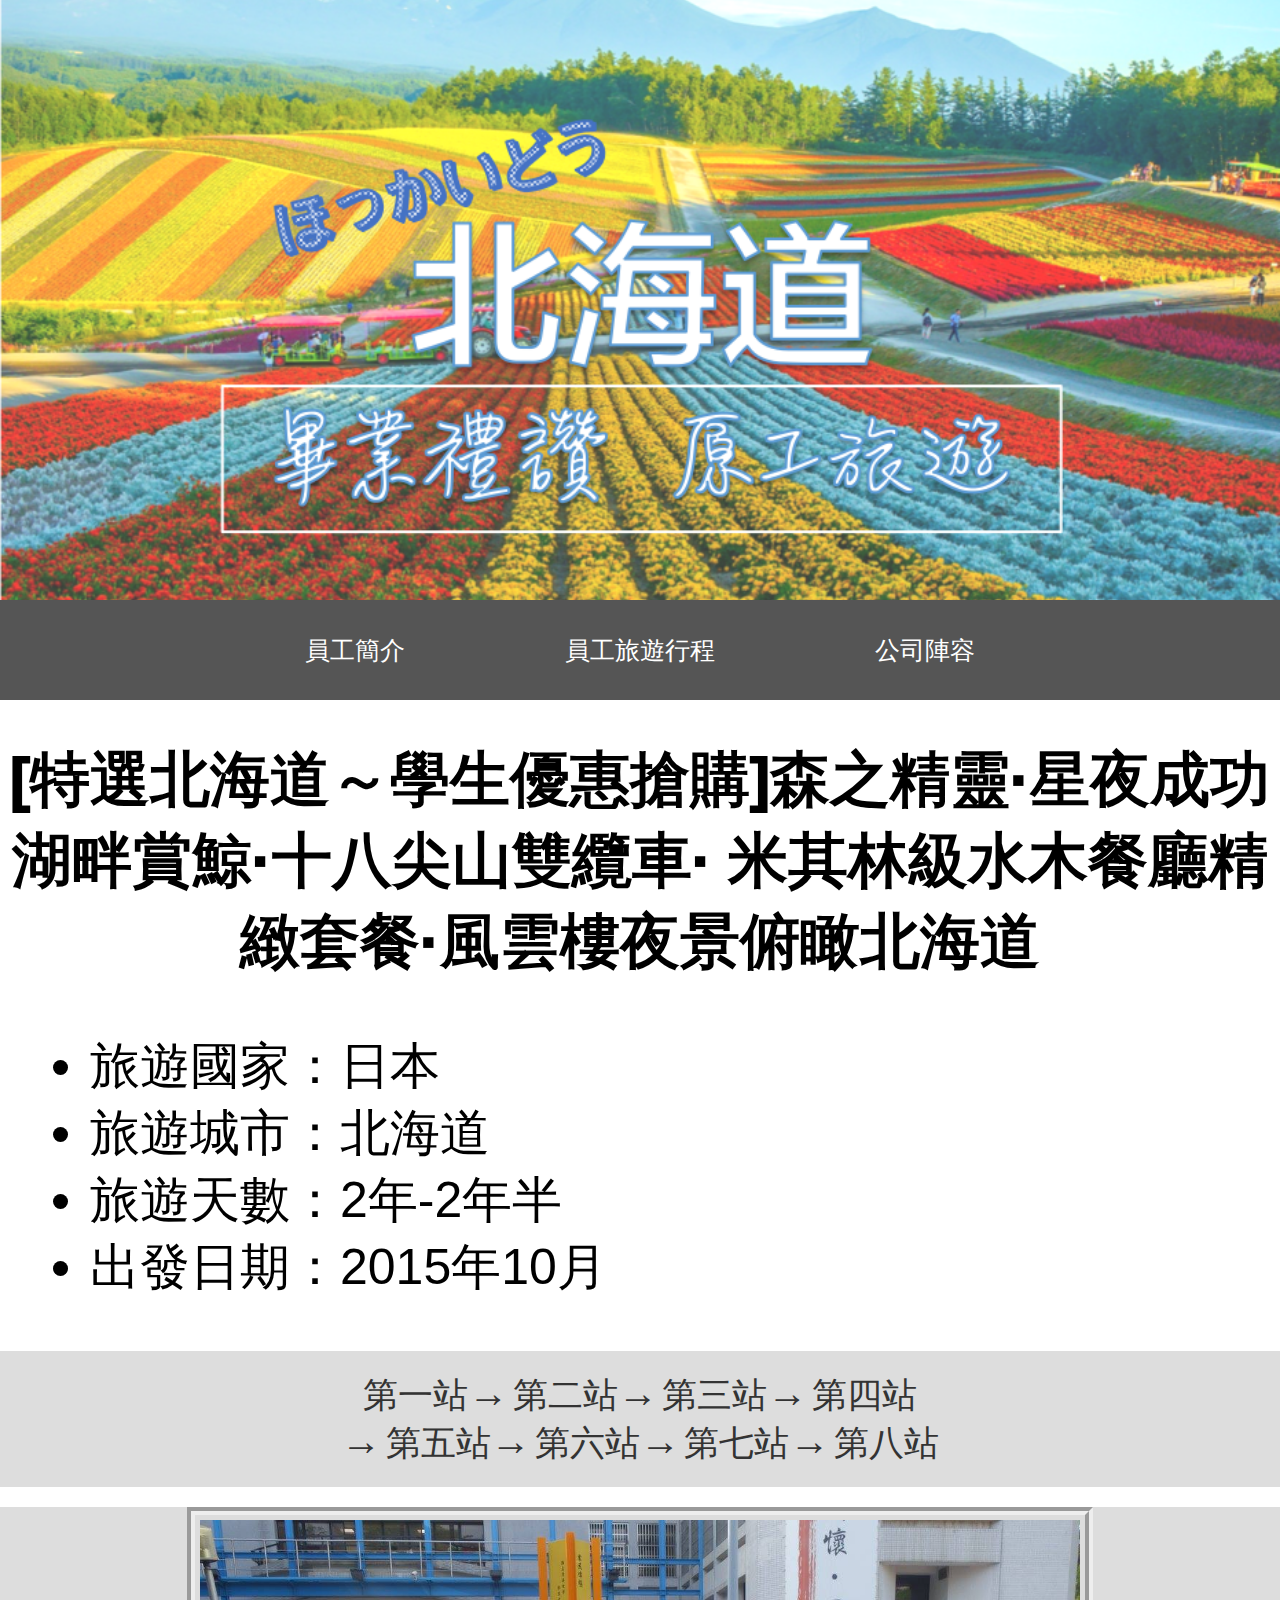
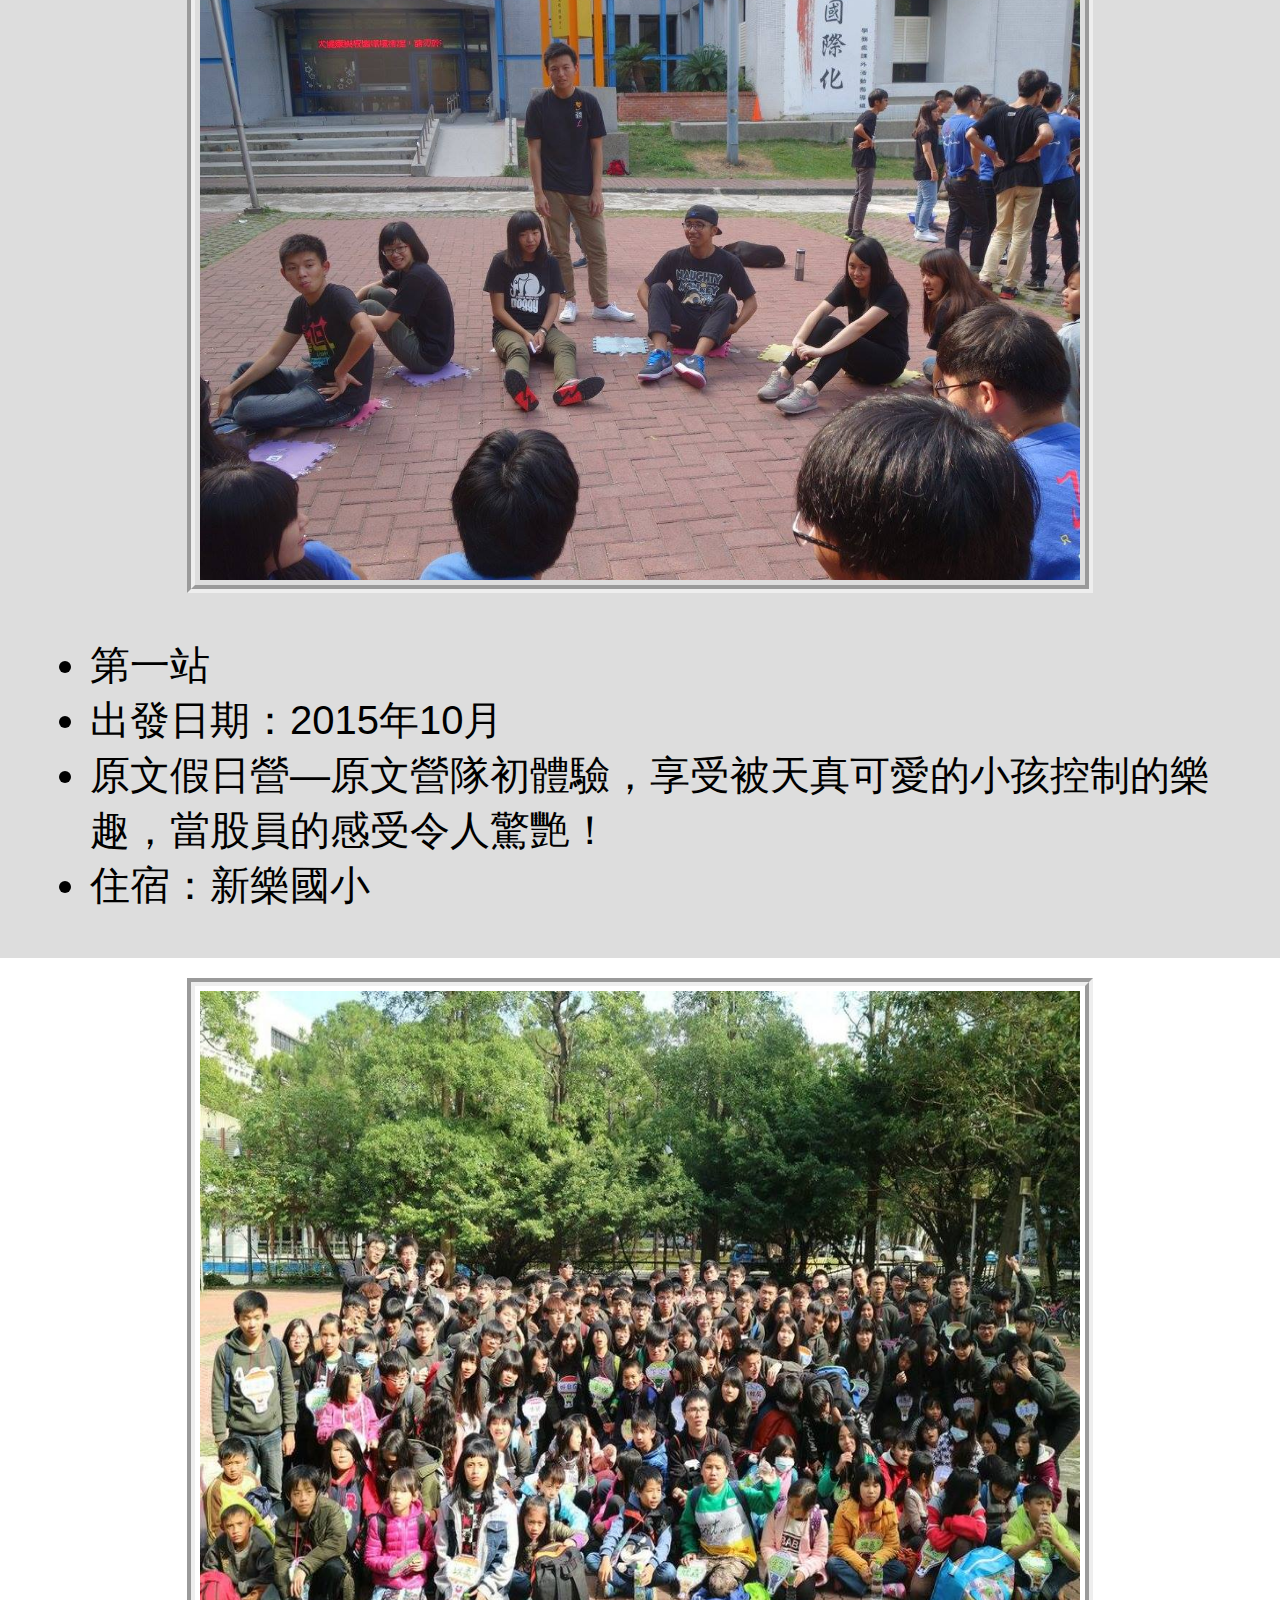
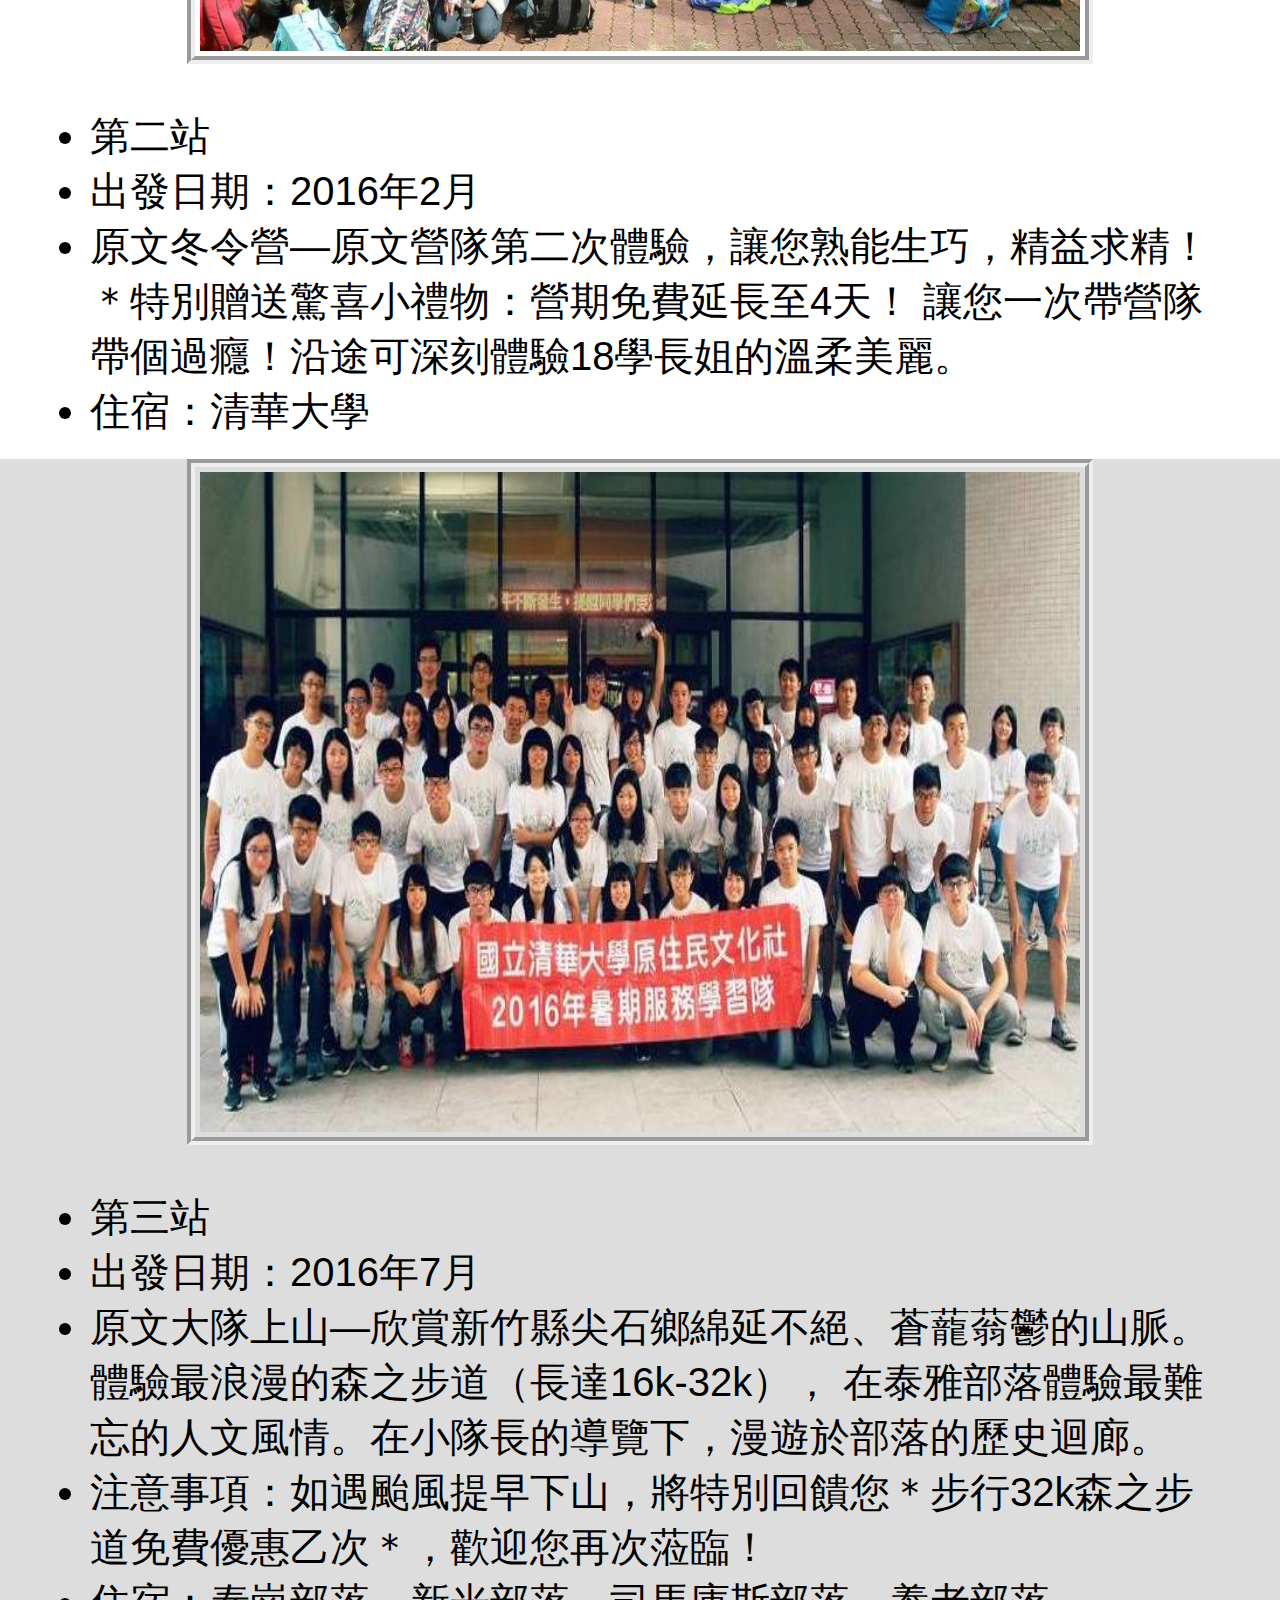
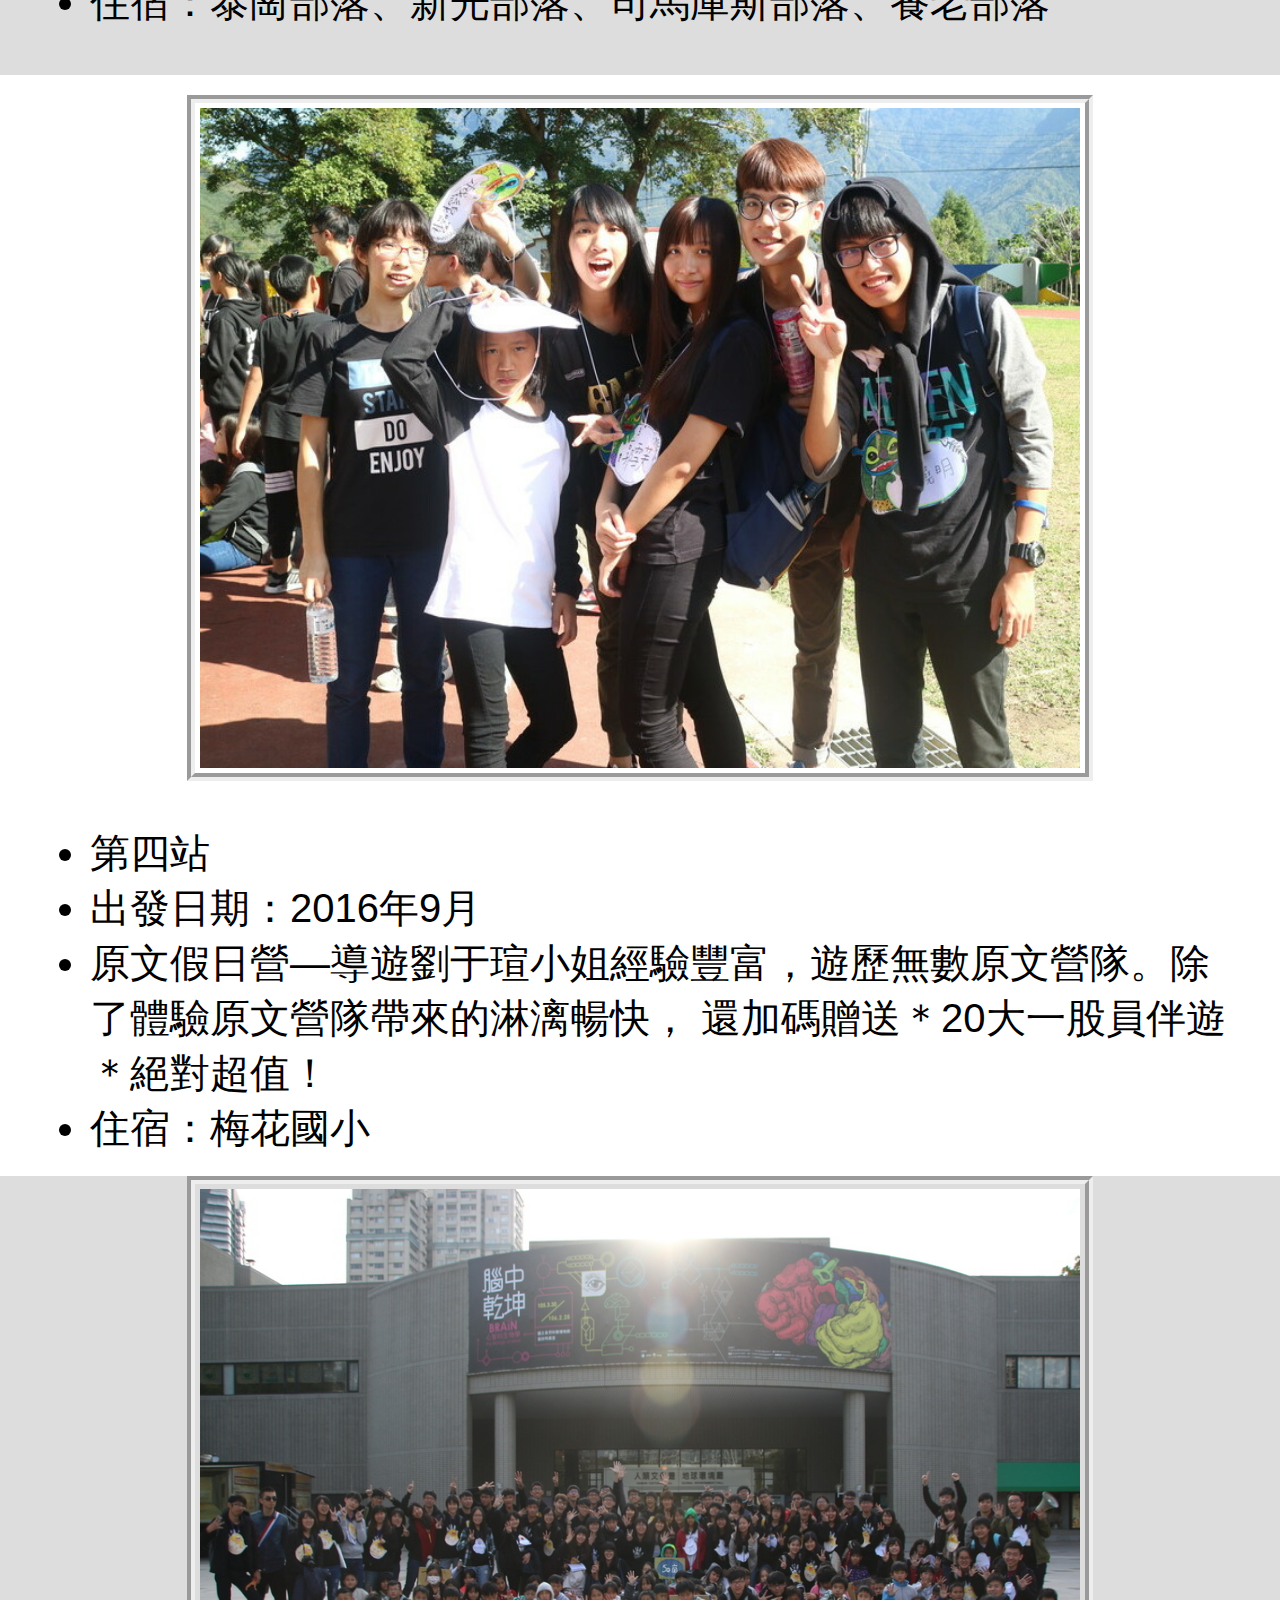
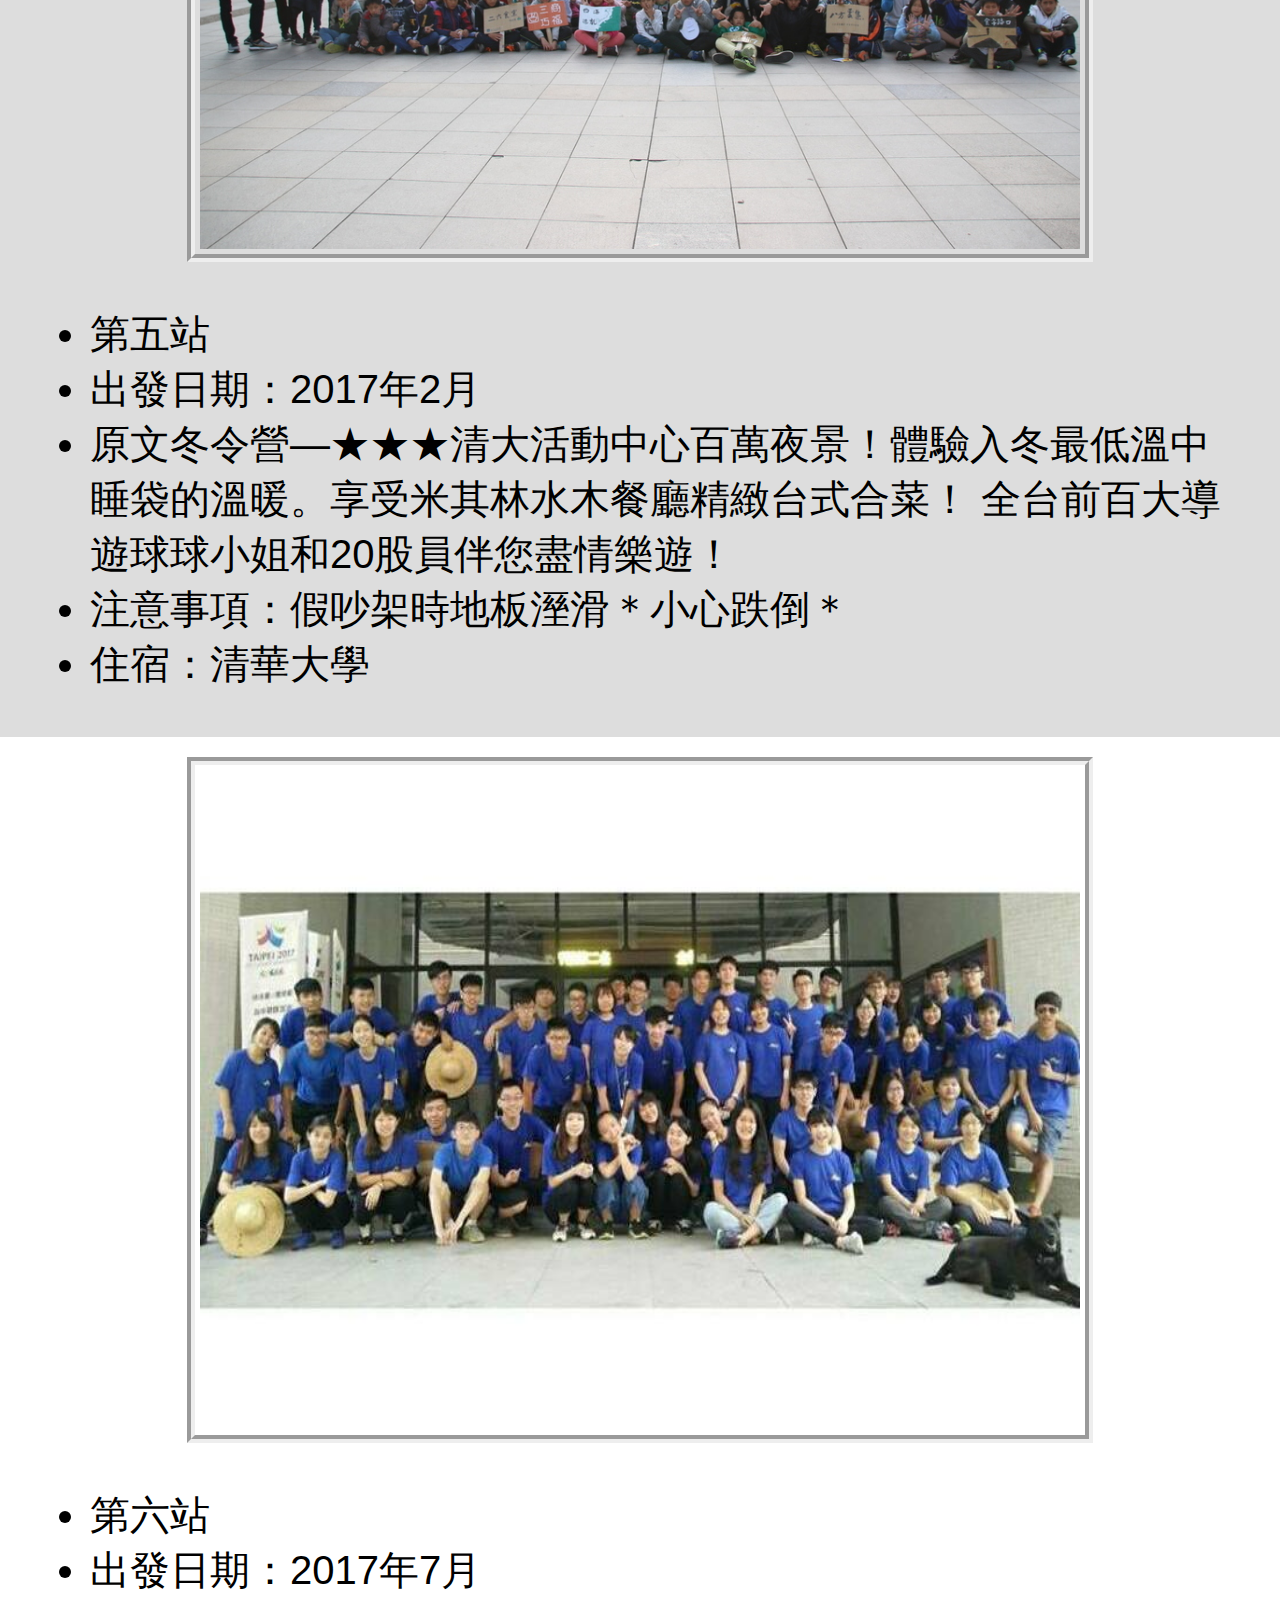
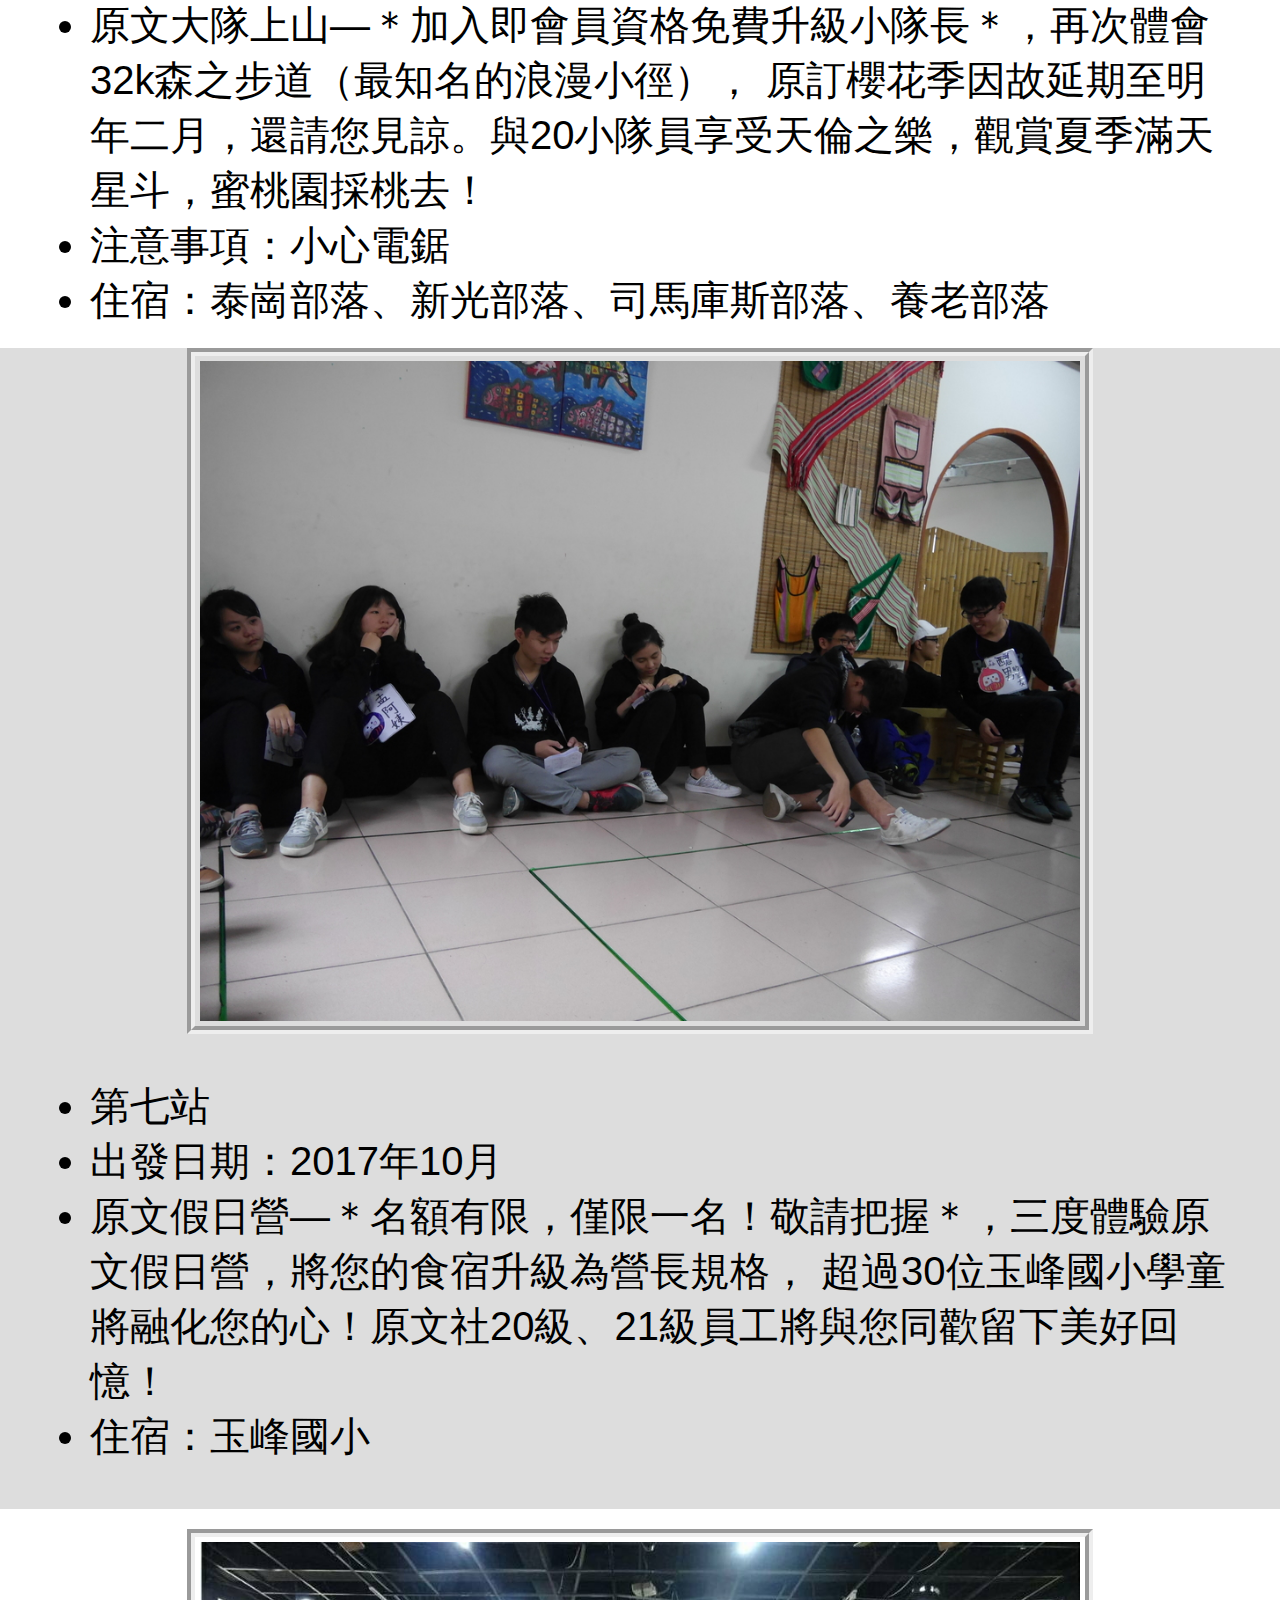
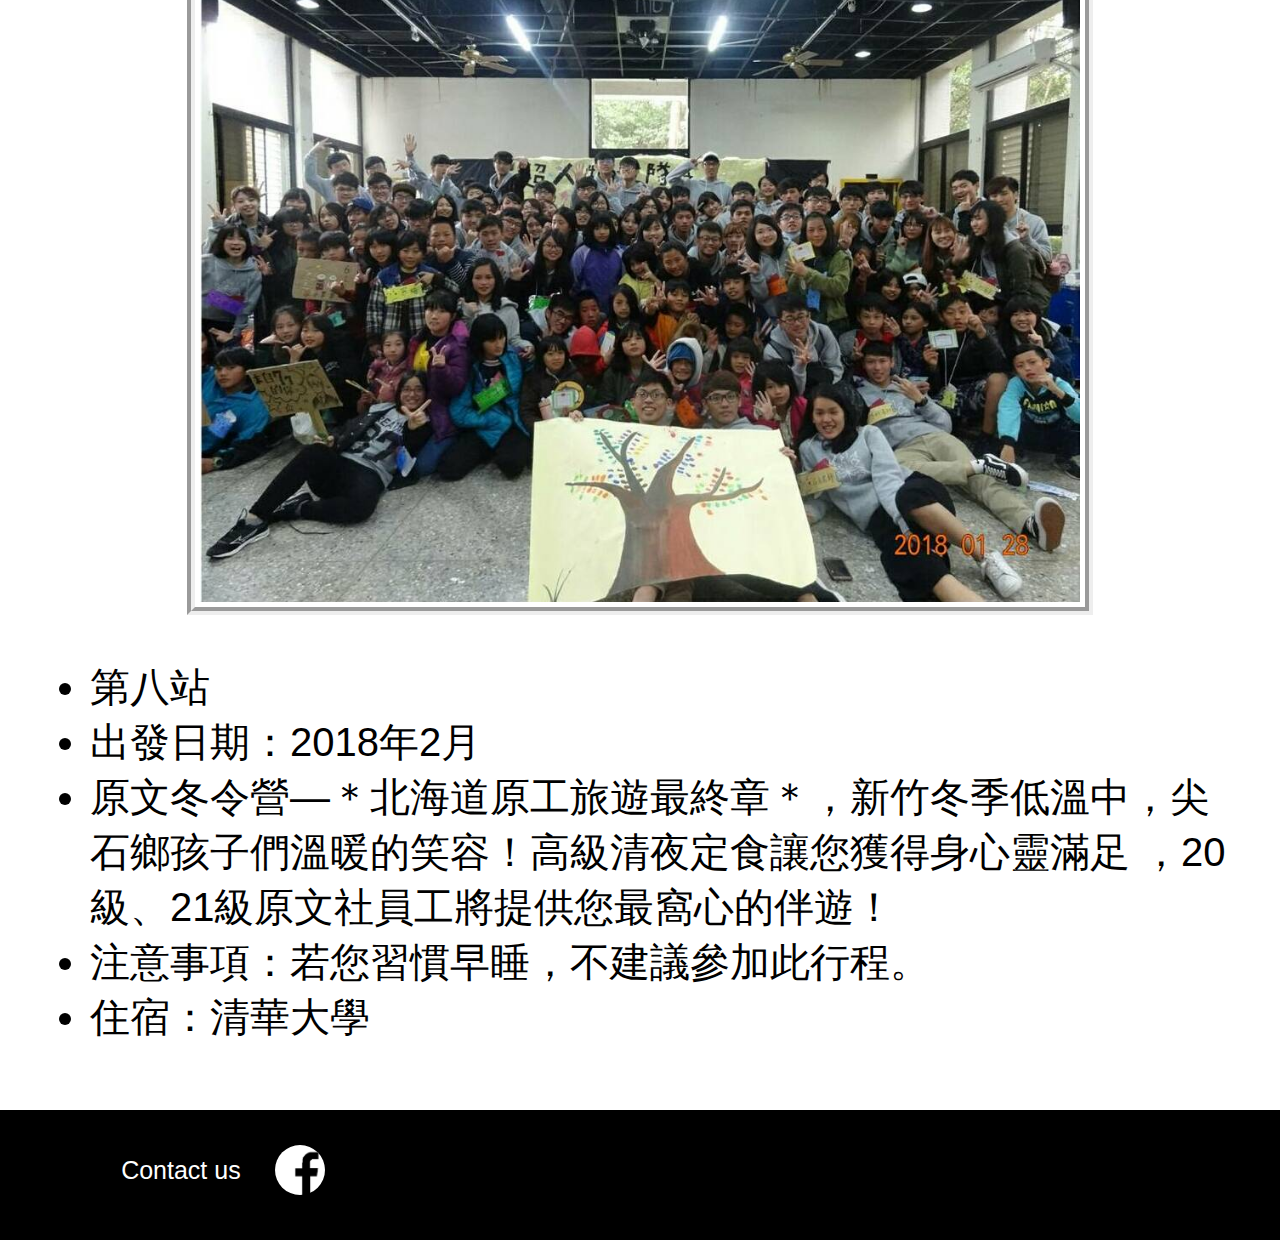
==== commit fa5f8981: "Update index_photo.html" ====
--- a/index_photo.html
+++ b/index_photo.html
@@ -32,7 +32,8 @@
 				<a href="#date day1" style="font-size:35px; color:#333333"><strong>第一站</strong></a><p style="font-size:40px; color:#333333 ; display:inline;"><strong>&rarr;</strong></p>
 				<a href="#date day2" style="font-size:35px; color:#333333"><strong>第二站</strong></a><p style="font-size:40px; color:#333333 ; display:inline;"><strong>&rarr;</strong></p>
 				<a href="#date day3" style="font-size:35px; color:#333333"><strong>第三站</strong></a><p style="font-size:40px; color:#333333 ; display:inline;"><strong>&rarr;</strong></p>
-				<a href="#date day4" style="font-size:35px; color:#333333"><strong>第四站</strong></a><p style="font-size:40px; color:#333333 ; display:inline;"><strong>&rarr;</strong></p>
+				<a href="#date day4" style="font-size:35px; color:#333333"><strong>第四站</strong></a>
+				<br><p style="font-size:40px; color:#333333 ; display:inline;"><strong>&rarr;</strong></p>
 				<a href="#date day5" style="font-size:35px; color:#333333"><strong>第五站</strong></a><p style="font-size:40px; color:#333333 ; display:inline;"><strong>&rarr;</strong></p>
 				<a href="#date day6" style="font-size:35px; color:#333333"><strong>第六站</strong></a><p style="font-size:40px; color:#333333 ; display:inline;"><strong>&rarr;</strong></p>
 				<a href="#date day7" style="font-size:35px; color:#333333"><strong>第七站</strong></a><p style="font-size:40px; color:#333333 ; display:inline;"><strong>&rarr;</strong></p>
--- a/style.css
+++ b/style.css
@@ -7,6 +7,15 @@
   font-family: 'Open Sans', sans-serif;
   font-weight: 100;
 }
+
+#day1{}
+#day2{}
+#day3{}
+#day4{}
+#day5{}
+#day6{}
+#day7{}
+#day8{}
 
 #contactUs{
 	float: right;
@@ -16,7 +25,7 @@
 }
 
 #bighead{
-	float: left;
+	//float: left;
 	border-style:double; 
 	border-width:8px; 
 	border-radius:15px;
@@ -107,8 +116,14 @@
   transition: background .5s; 
 }
 
+.fix{
+	position:fixed;
+	top:0px;	
+}
+
 .nav { 
-  background: #555555;
+  background: #555555; 
+  z-index: 10;
   height: 100px; 
   width: 100%;
 }
@@ -158,7 +173,7 @@
 }
 
 .main .container h2{
-	font-size: 50px;
+	font-size: 60px;
 	font-weight: 500;
 }
 
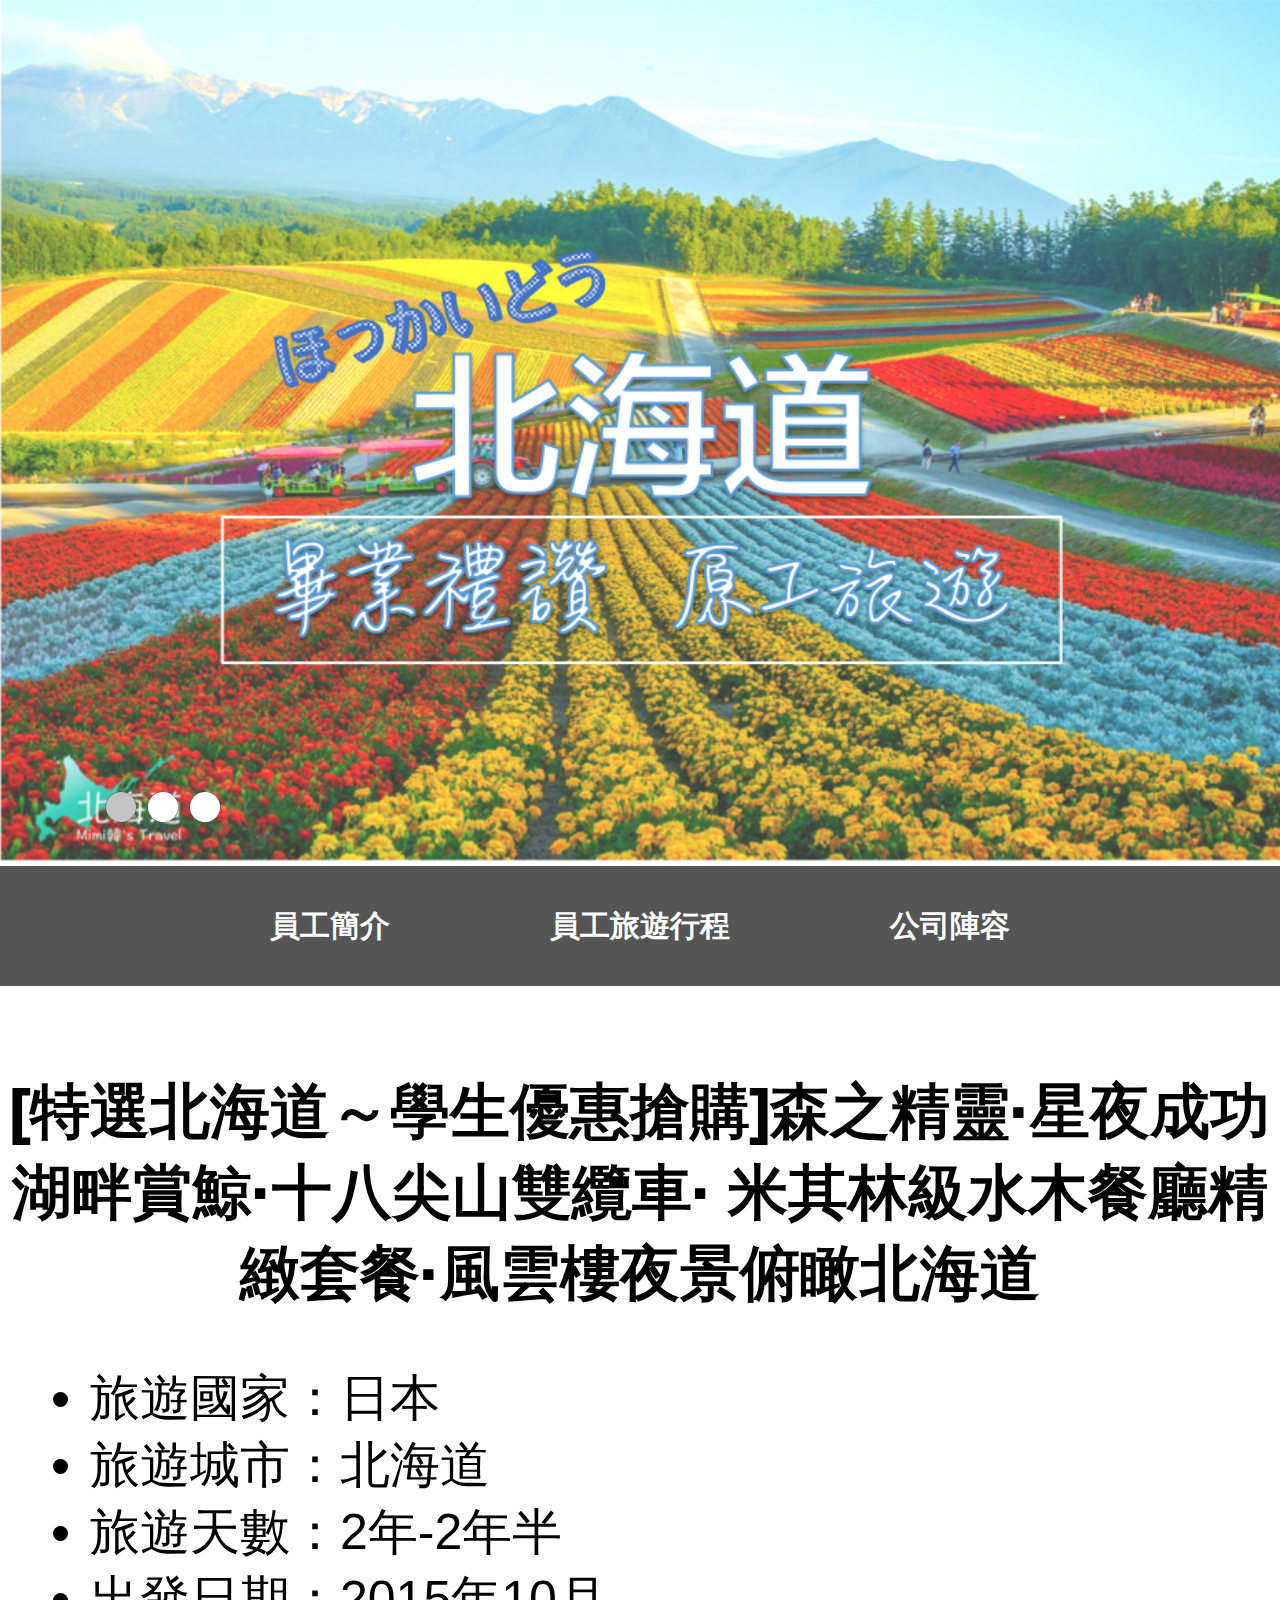
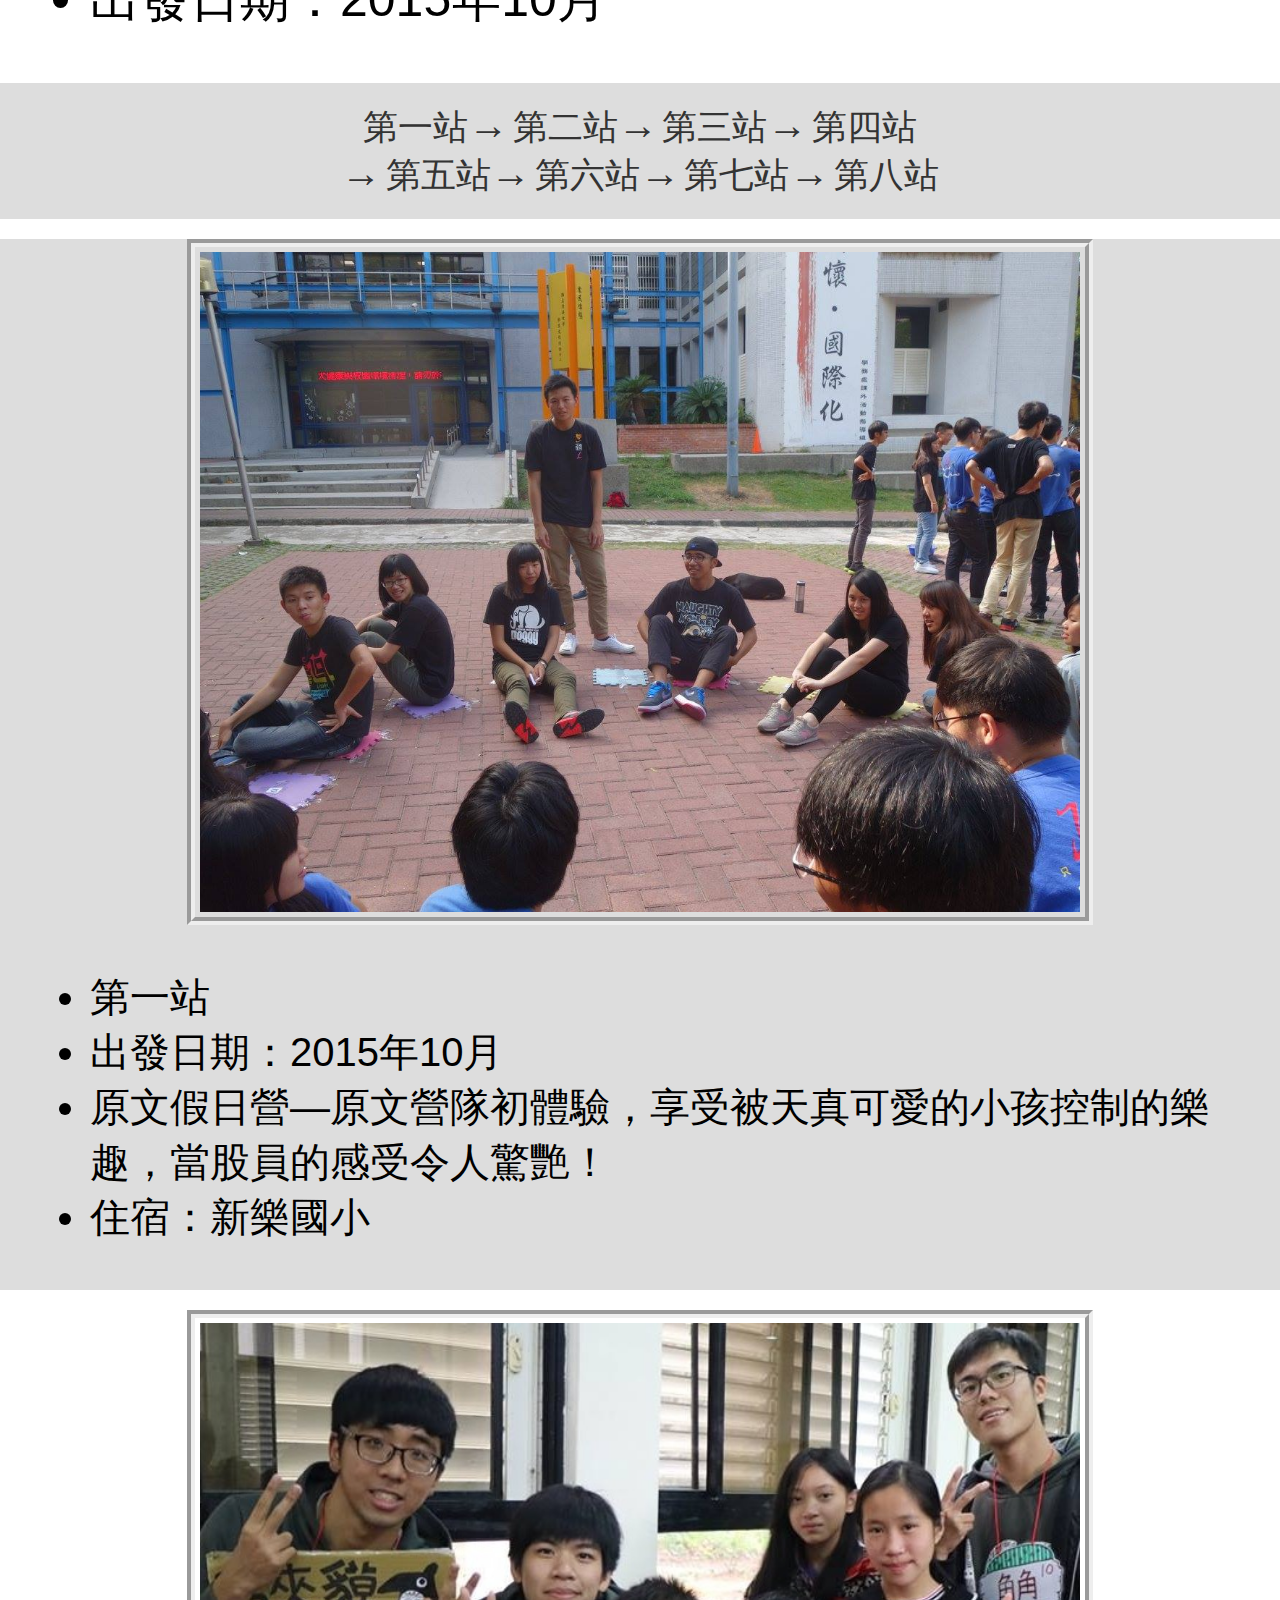
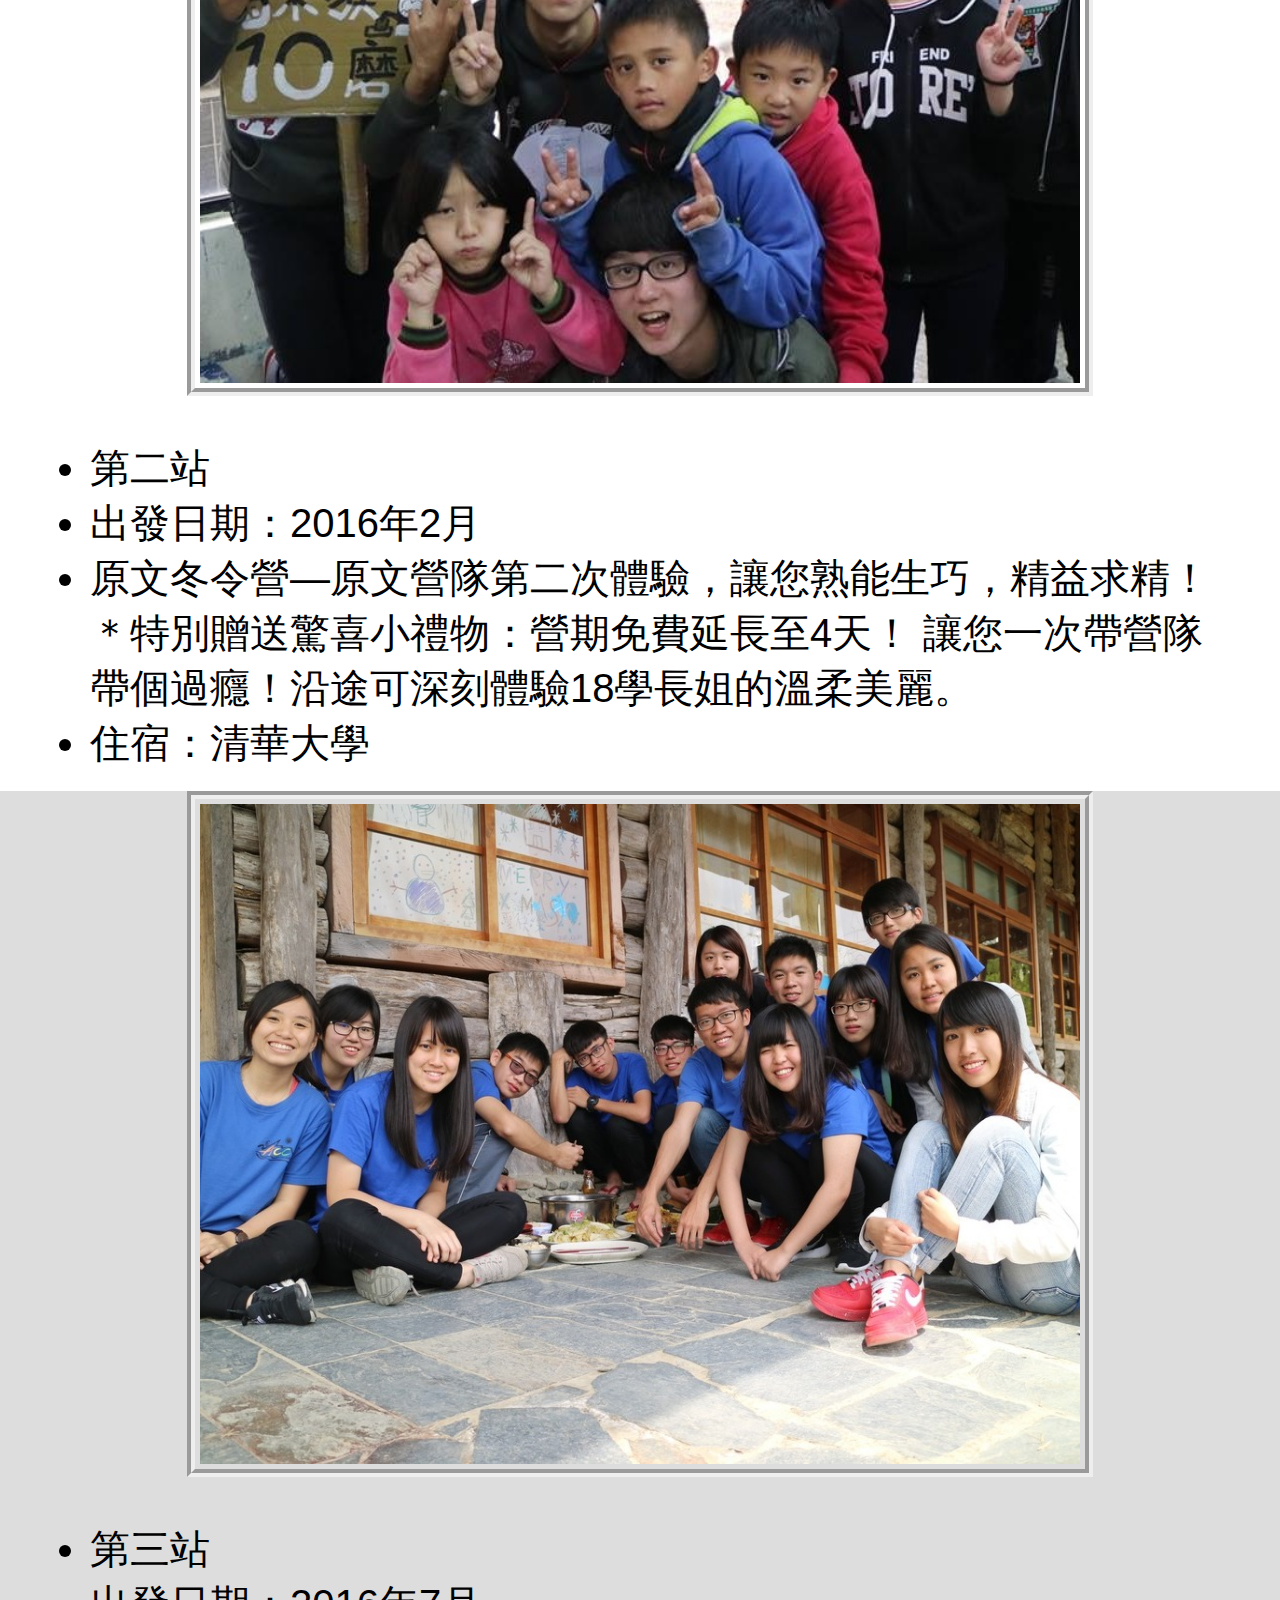
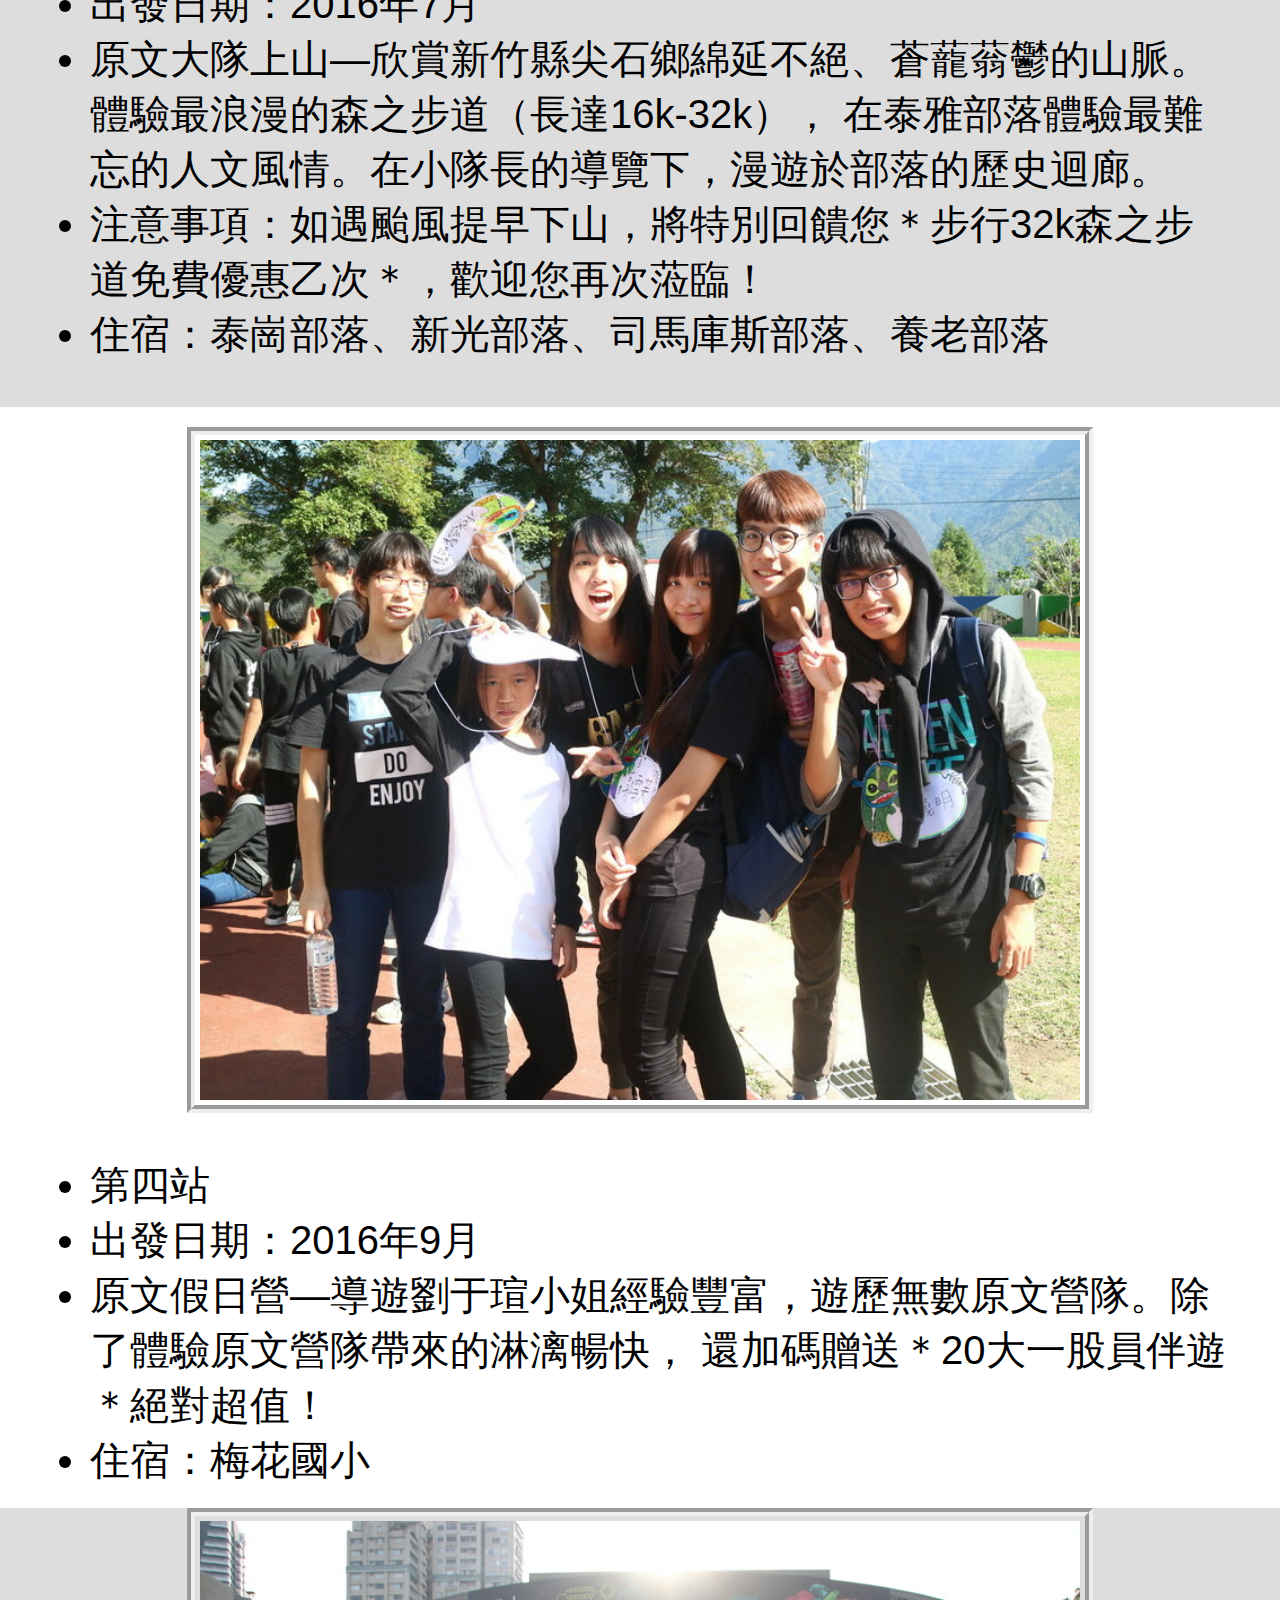
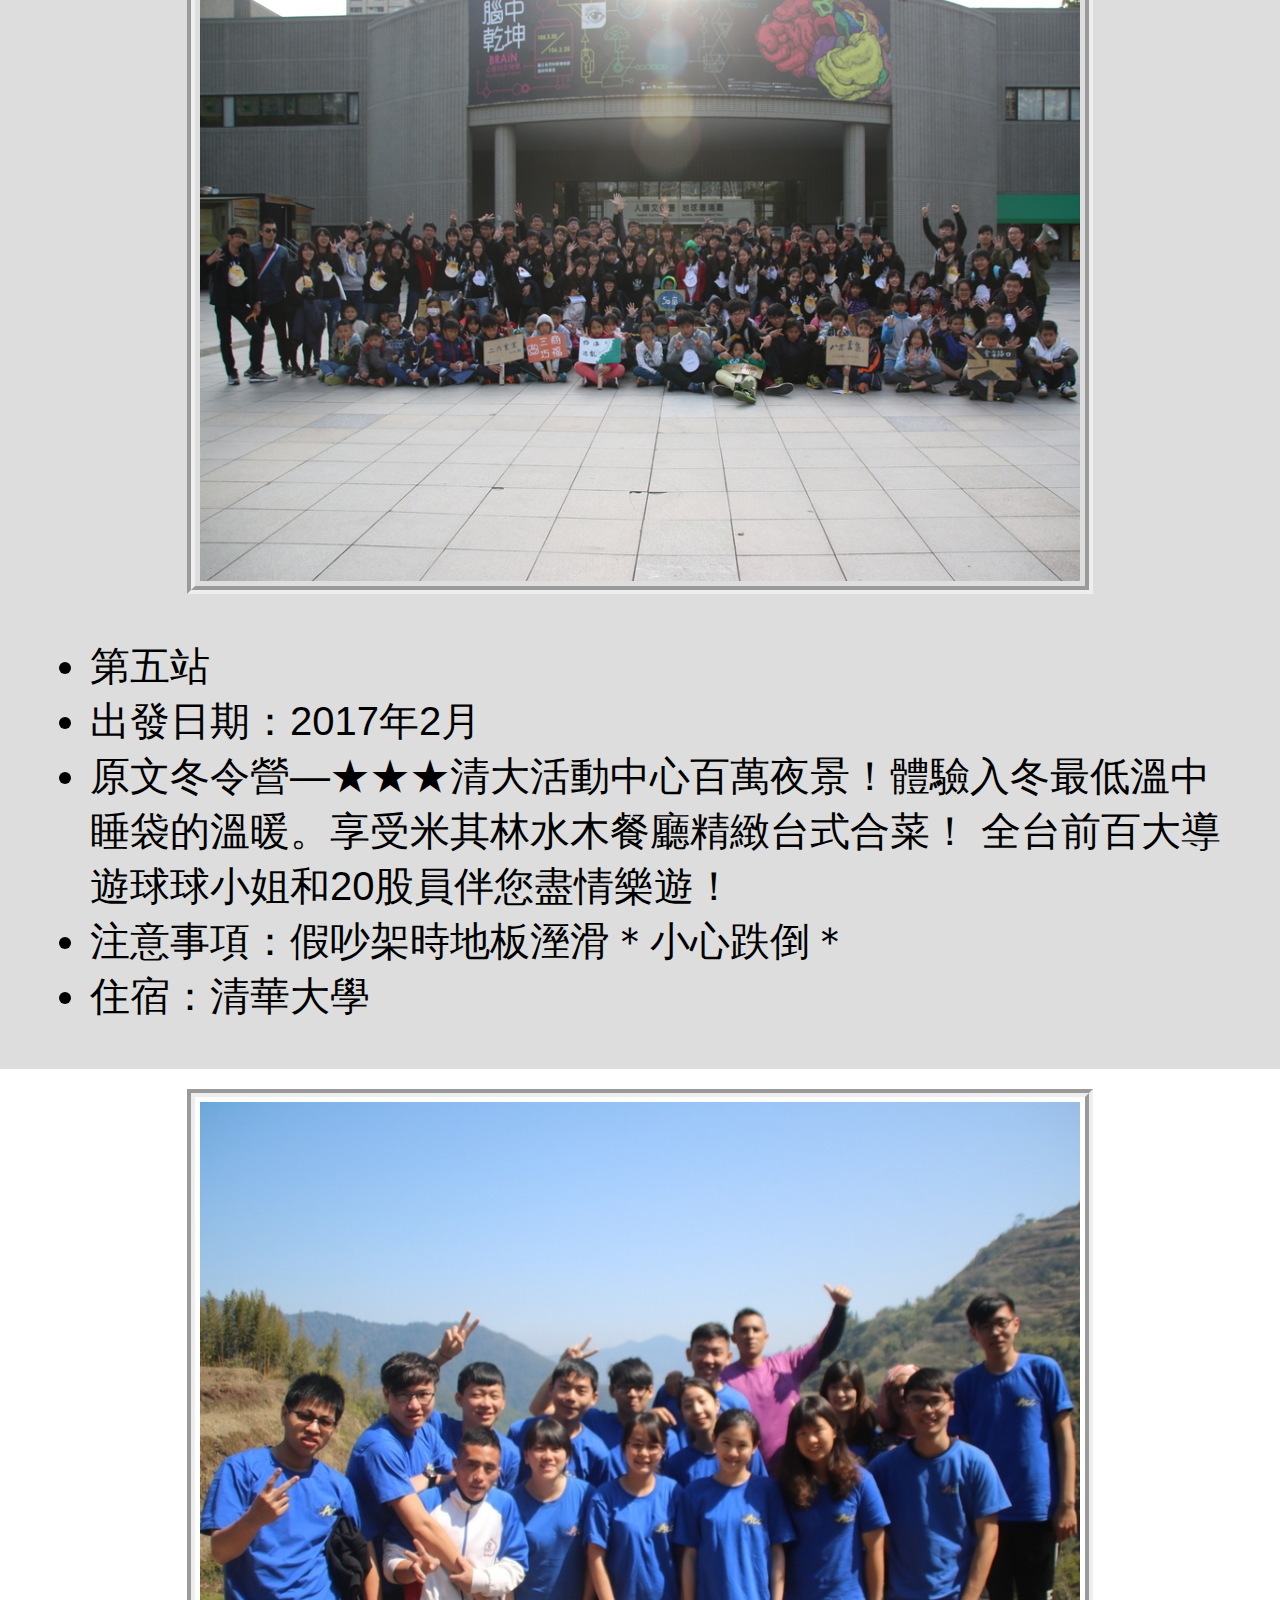
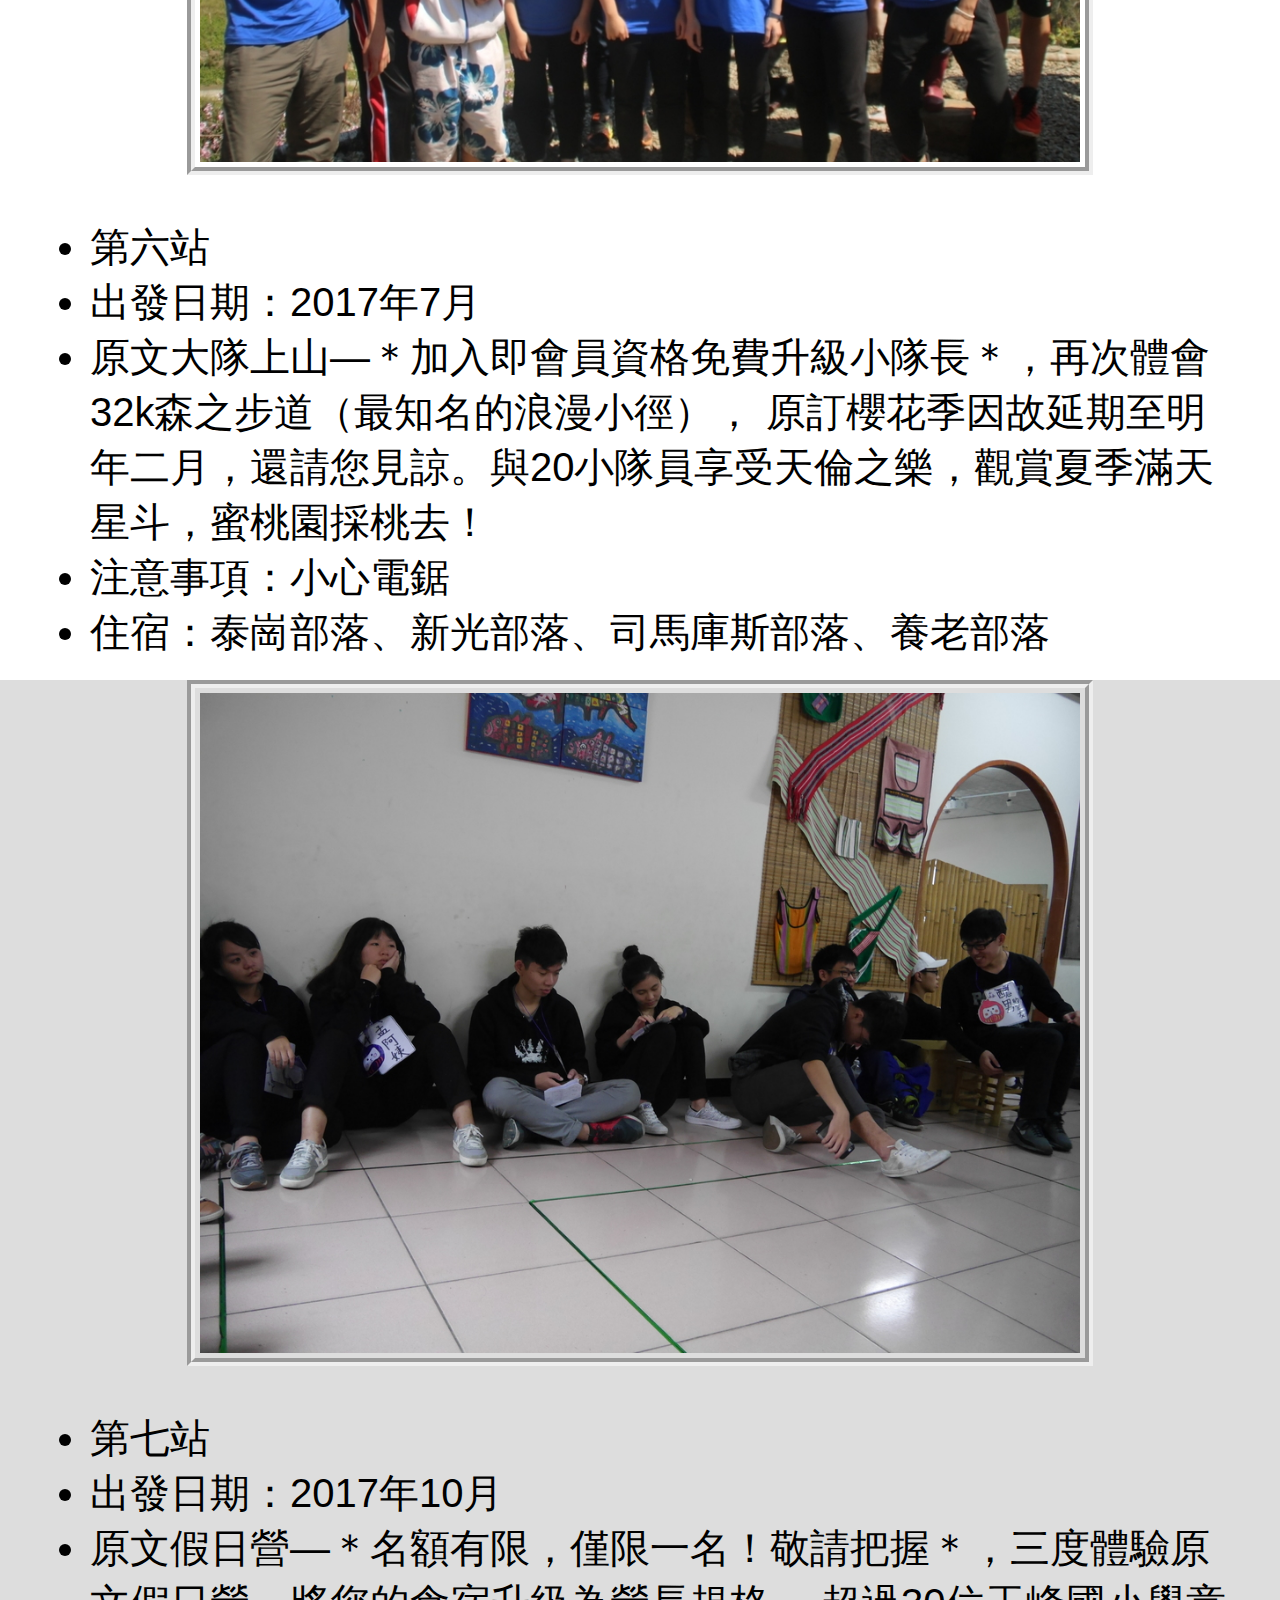
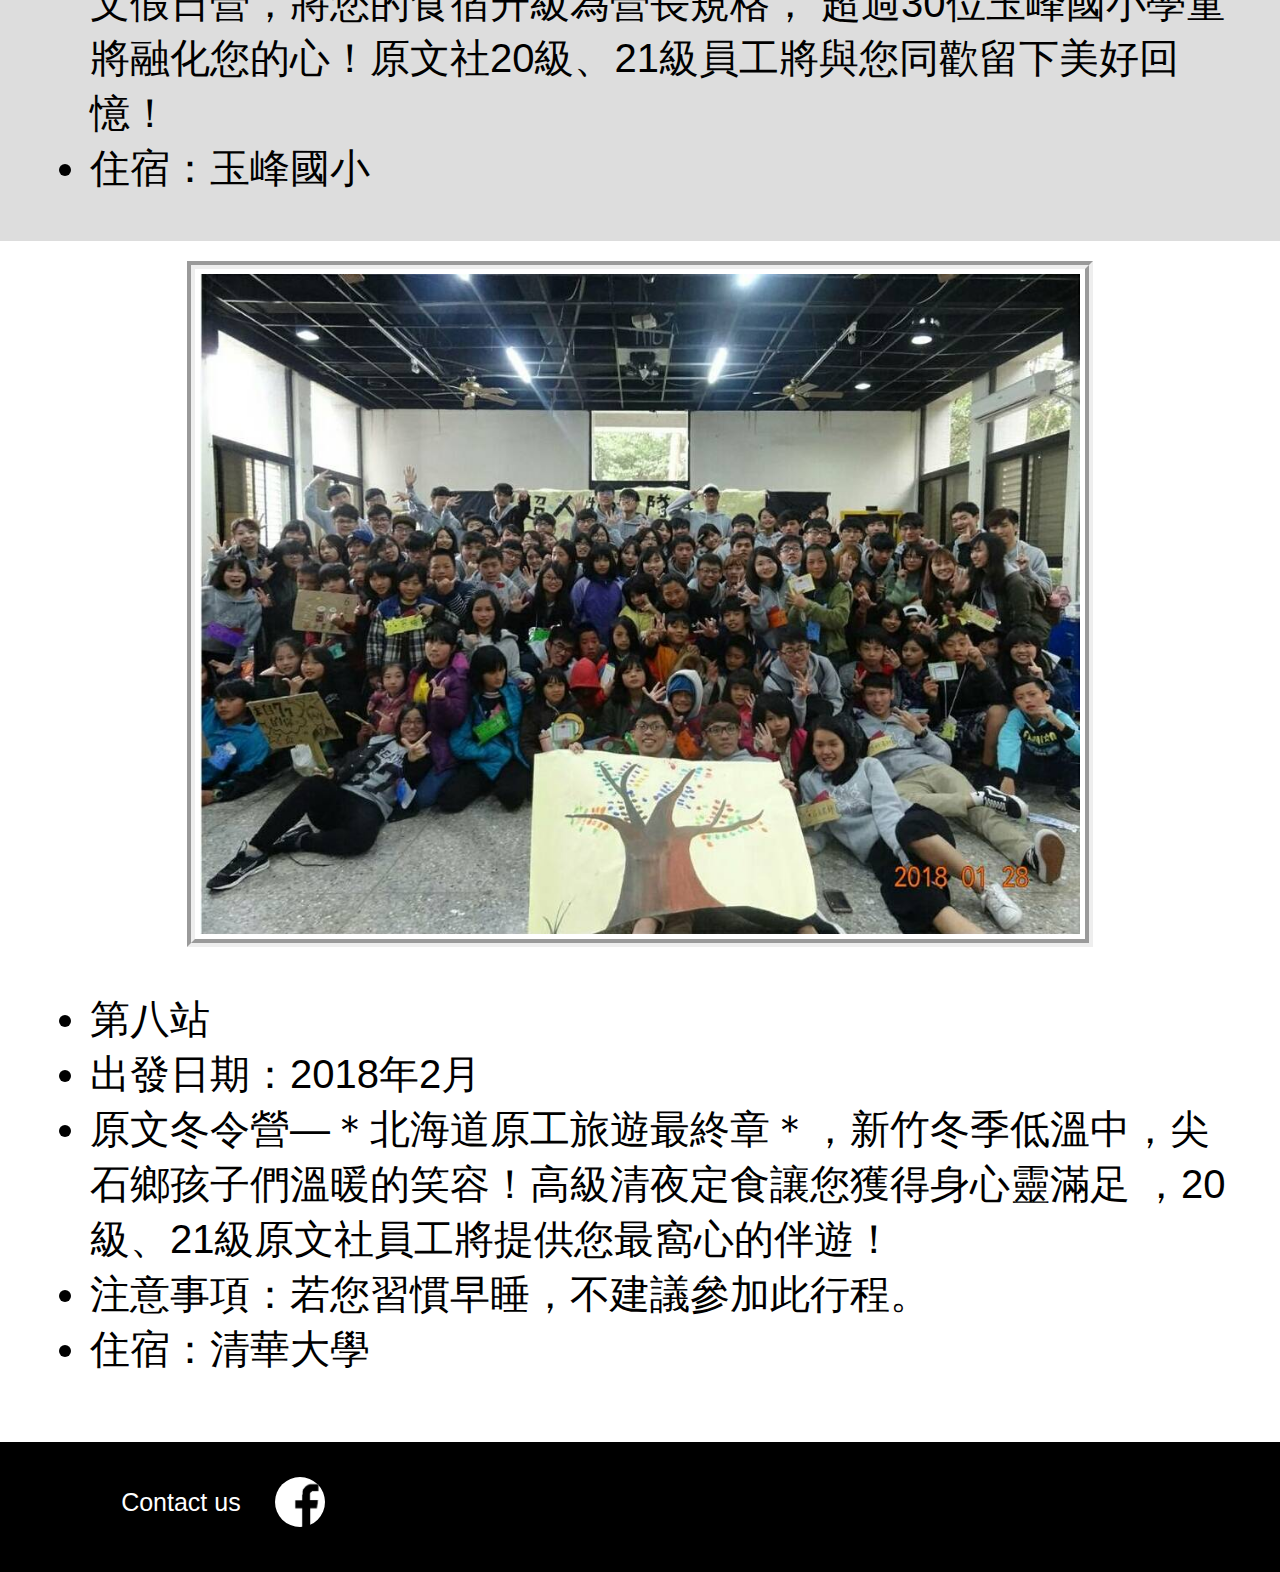
==== commit 1702f77e: "Update index_photo.html" ====
--- a/index_photo.html
+++ b/index_photo.html
@@ -1,15 +1,65 @@
 <!DOCTYPE html>
+
 <html>
   <head>
     <link href='https://fonts.googleapis.com/css?family=Roboto:400,300,500,100' rel='stylesheet' type='text/css'>
 	<link href="style.css" type="text/css" rel="stylesheet">
+	<script src="jquery-3.4.1.js"></script>	
+	<script type="text/javascript">
+		$(function() {
+			$(window).scroll(function() {
+				if ($(this).scrollTop() > 600)  {          /* 要滑動到選單的距離 */
+				$('.nav').addClass('navFixed');   /* 幫選單加上固定效果 */
+				} else {
+				$('.nav').removeClass('navFixed'); /* 移除選單固定效果 */
+				}
+			});
+		});
+	</script>
+	<script>
+        $(document).ready(function(){
+            for(i=0;i<3;i++){
+                $("#menu img:eq("+i+")").click({id:i},function(e){
+                    n=e.data.id
+                    change()
+                    clearInterval(clock)
+                    clock=setInterval(auto,3500)
+                })
+            }
+            n=0
+            clock=setInterval(auto,3500)
+            $("#products img").mouseover(function(){
+                clearInterval(clock)
+            })
+            $("#products img").mouseout(function(){
+                clock=setInterval(auto,3500)
+            })
+            function auto(){
+                n++
+                if(n>2){
+                    n=0
+                }
+                change()
+            }
+            function change(){
+                $("#products img").fadeOut(400,function(){
+                    $("#products img").attr("src","images/header_"+n+".png")
+                    $("#products img").fadeIn()
+                })
+                $("#products").css("background-image","url(images/images/header_"+n+".png)")
+                $("#menu img").attr("src","images/point_white.png")
+                $("#menu img:eq("+n+")").attr("src","images/point_gray.png")
+            }
+        })
+    </script>
   </head>
   <body>
-    <div class="header">
-      <div class="container">
-      </div>
-    </div>
-
+  
+	<div id=all>
+		<div id=products><img src="images/header_0.png" width=100% ></div>
+		
+	</div>
+    
     <div class="nav">
       <div class="container">
         <ul>
@@ -18,6 +68,8 @@
       </div>
     </div>
 
+	<div><div id=menu style="width:50%"><img src="images/point_gray.png"><img src="images/point_white.png"><img src="images/point_white.png"></div>
+	
 	<div class="main">
 		<div class="container" style="margin:0; padding:0; max-width:100%;">
 			<h1 style="text-align:center;font-size:60px"><strong>[特選北海道～學生優惠搶購]森之精靈&middot;星夜成功湖畔賞鯨&middot;十八尖山雙纜車&middot;
--- a/style.css
+++ b/style.css
@@ -7,6 +7,11 @@
   font-family: 'Open Sans', sans-serif;
   font-weight: 100;
 }
+
+#all{width:auto; height:auto;  margin-left: auto; margin-right: auto;}
+#products{width:auto; height:auto}
+#menu{top:-200px; left:100px; position:relative}
+#menu img{max-height: 5%;max-width:5%;cursor:pointer;margin:5px;}
 
 #day1{}
 #day2{}
@@ -34,18 +39,18 @@
 	top:-30px;	
 }
 
+#tree_link{
+	display:inline-block;
+	margin:25px;	
+}
+
 #bigheadtree{
-	border-style:double; 
+		
+}
+
+#bigheadtree:hover{
+	border-style:solid; 
 	border-width:8px; 
-	border-radius:15px;
-	//margin: 50px 80px 50px 0;	
-	//position:relative; 
-	//top:-50px;	
-}
-
-#bigheadtree:hover{
-	background: #555555;
-	cursor: pointer; 
 }
 
 #date{ 
@@ -71,7 +76,7 @@
 }
 
 .header {
-  background: url(images/header.png) no-repeat center center; 
+  background: url(images/header_0.png) no-repeat center center; 
   background-size: cover;
   height: 600px;
   text-align: center; 
@@ -116,20 +121,26 @@
   transition: background .5s; 
 }
 
-.fix{
-	position:fixed;
-	top:0px;	
+.navFixed {
+  z-index: 10;          
+  position: fixed;      
+  top: 0;
+  left: 0;
+  margin-top: 0;
+  min-width: 100%;
+  opacity: 0.94;
+  transition: opacity .5s ease-out;   
 }
 
 .nav { 
   background: #555555; 
   z-index: 10;
-  height: 100px; 
+  height: 120px; 
   width: 100%;
 }
 
 .nav ul {
-  height: 100px;
+  height: 120px;
   list-style: none;
   margin: 0 auto; 
   padding: 0;
@@ -143,11 +154,11 @@
 
 .nav ul li{
   color: #fff;
-  font-size:25px;
-  font-weight: 500;
+  font-size:30px;
+  font-weight: 1000;
   display: inline-block; 
-  height: 100px;
-  line-height: 100px; 
+  height: 120px;
+  line-height: 120px; 
   list-style: none;
   padding: 0px 80px;
   transition: background .5s; 
@@ -216,7 +227,7 @@
 
 @media (max-width: 1000px) {
 	.main .container {
-		max-width: 700px;
+		max-width: 900px;
 		margin:80px 100px;
 	}
 }
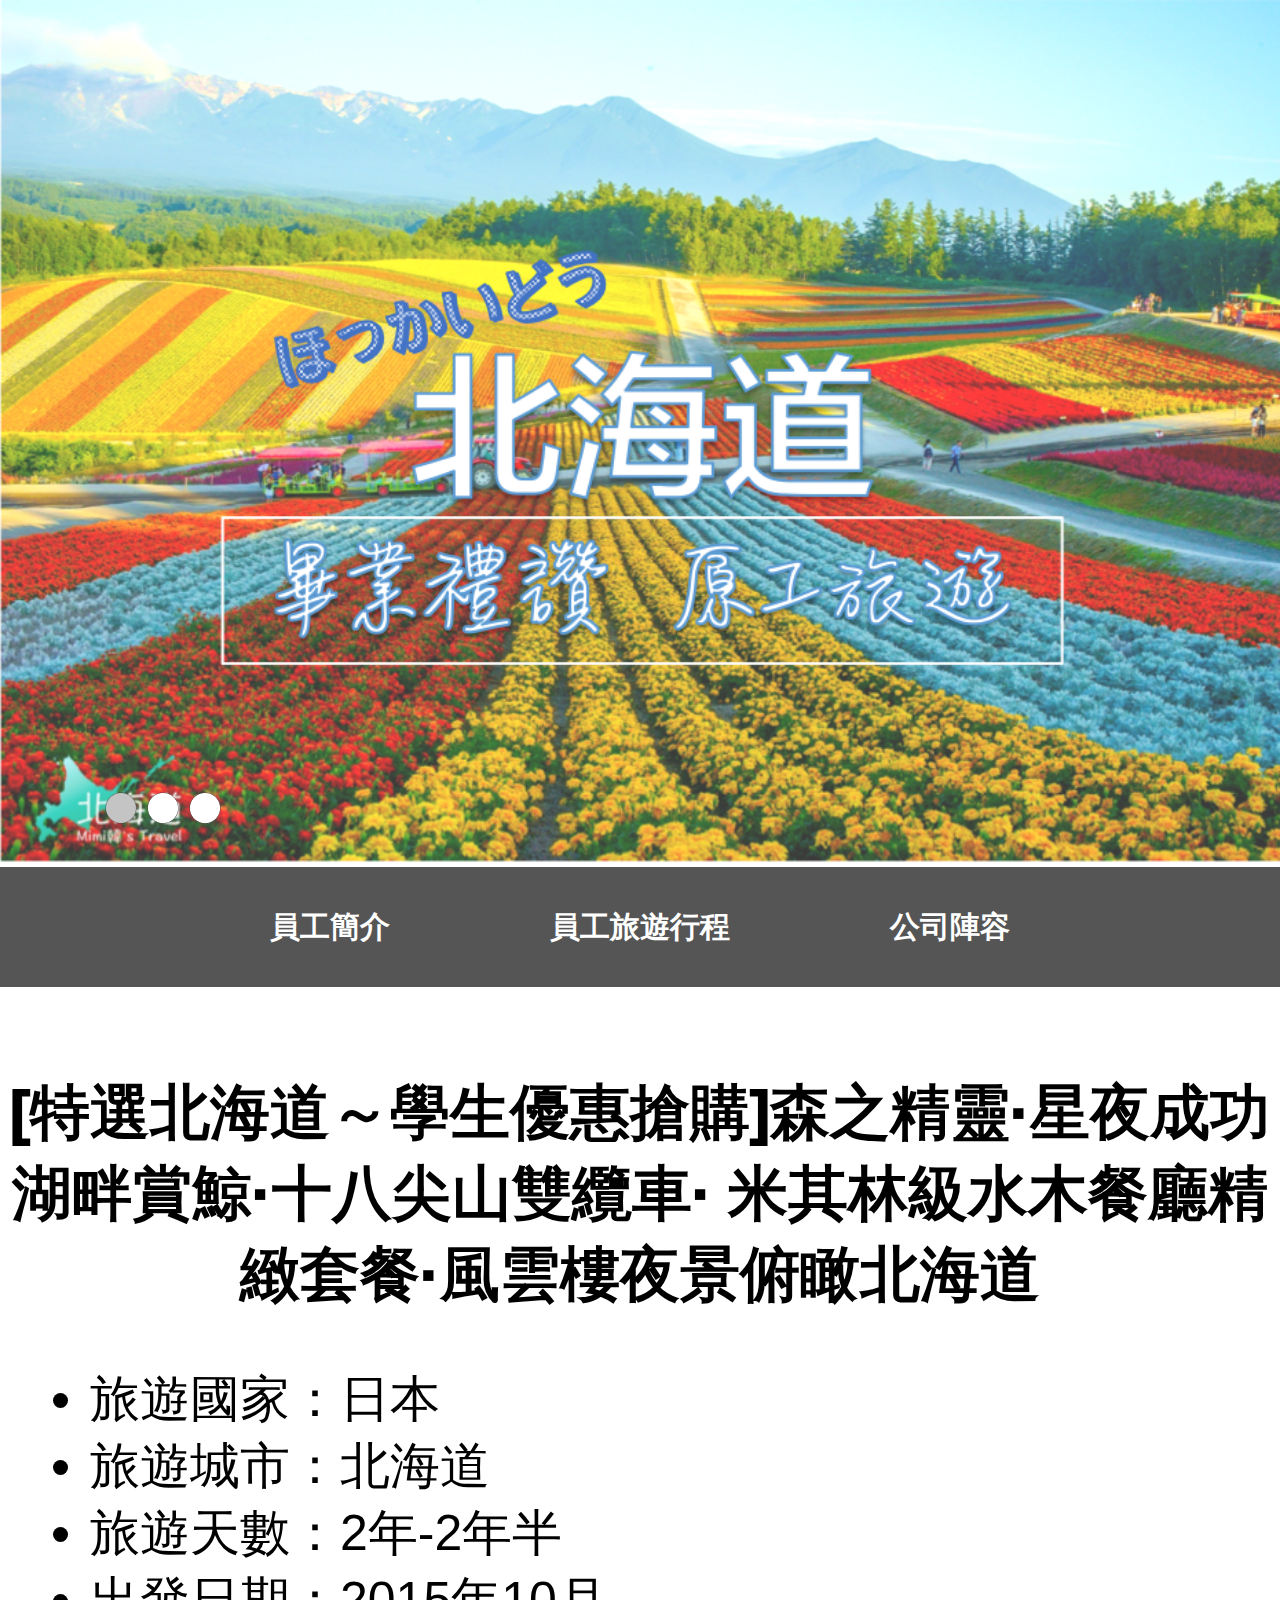
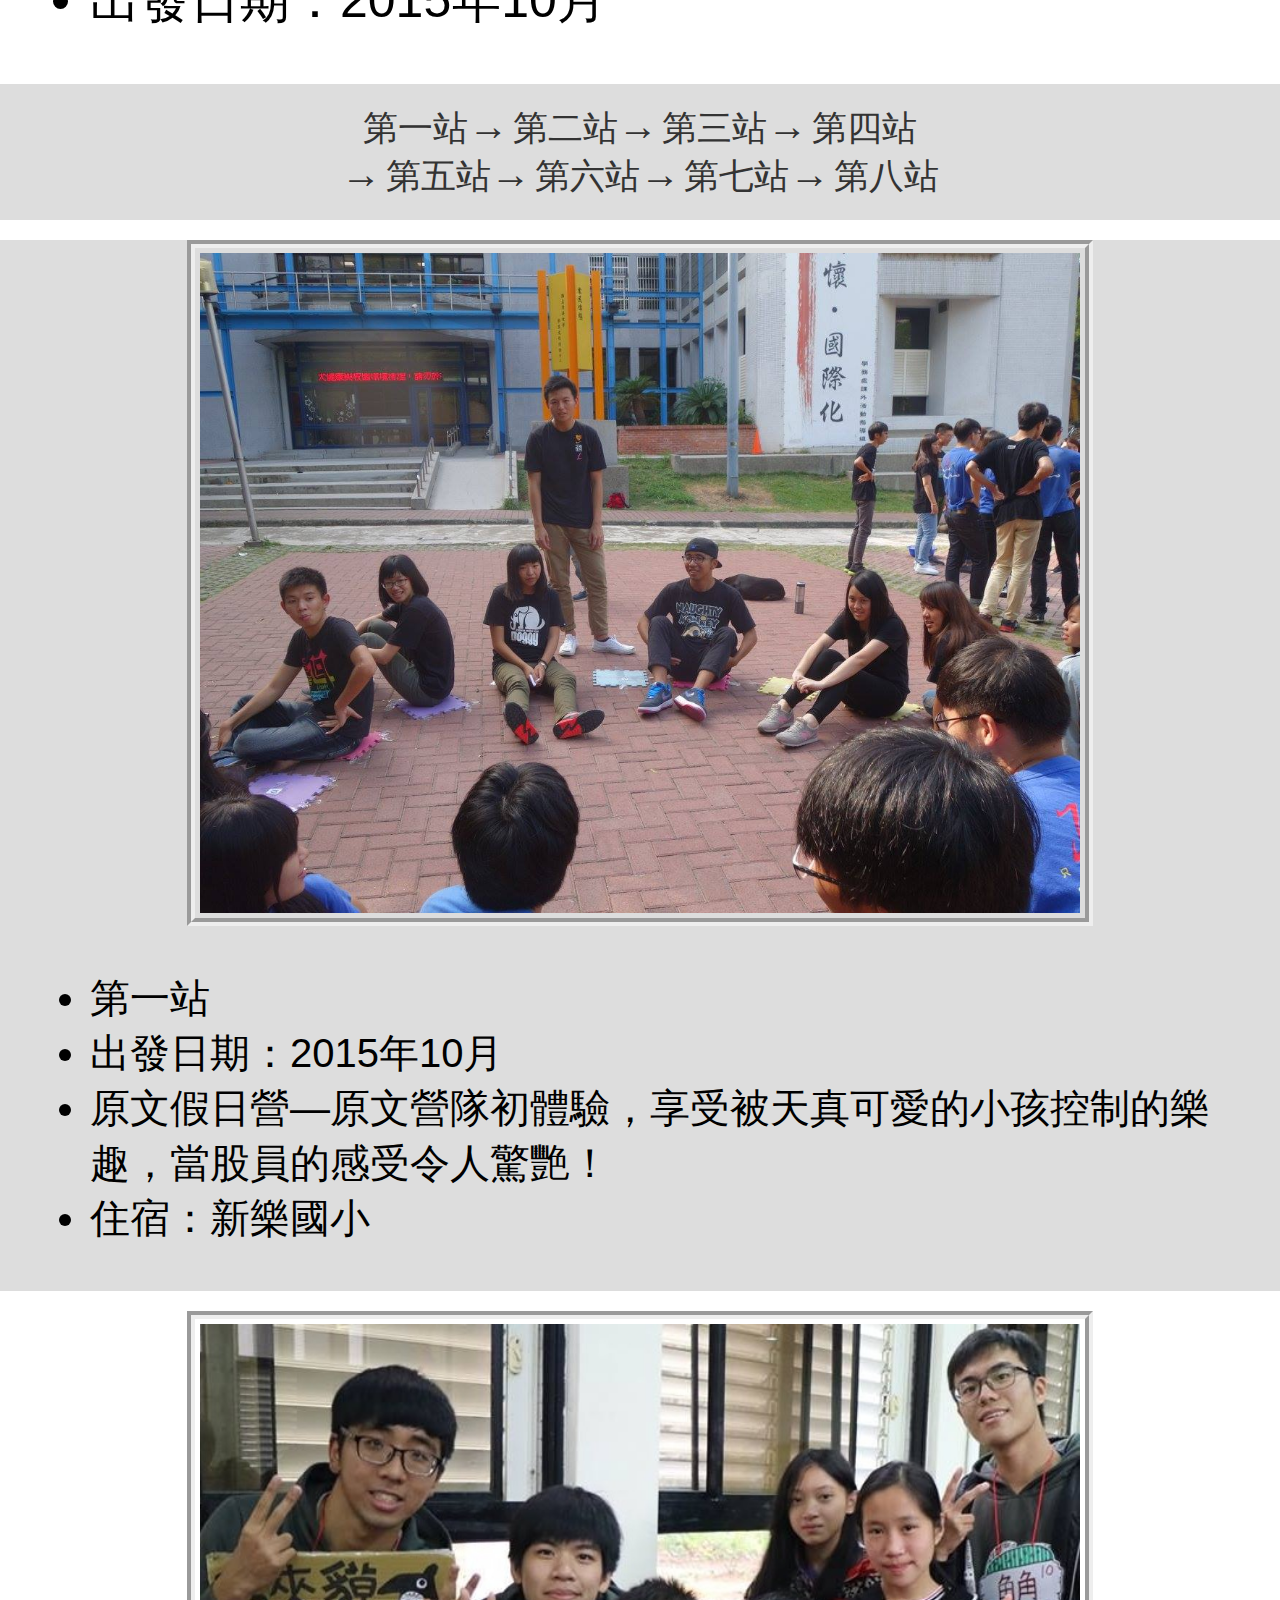
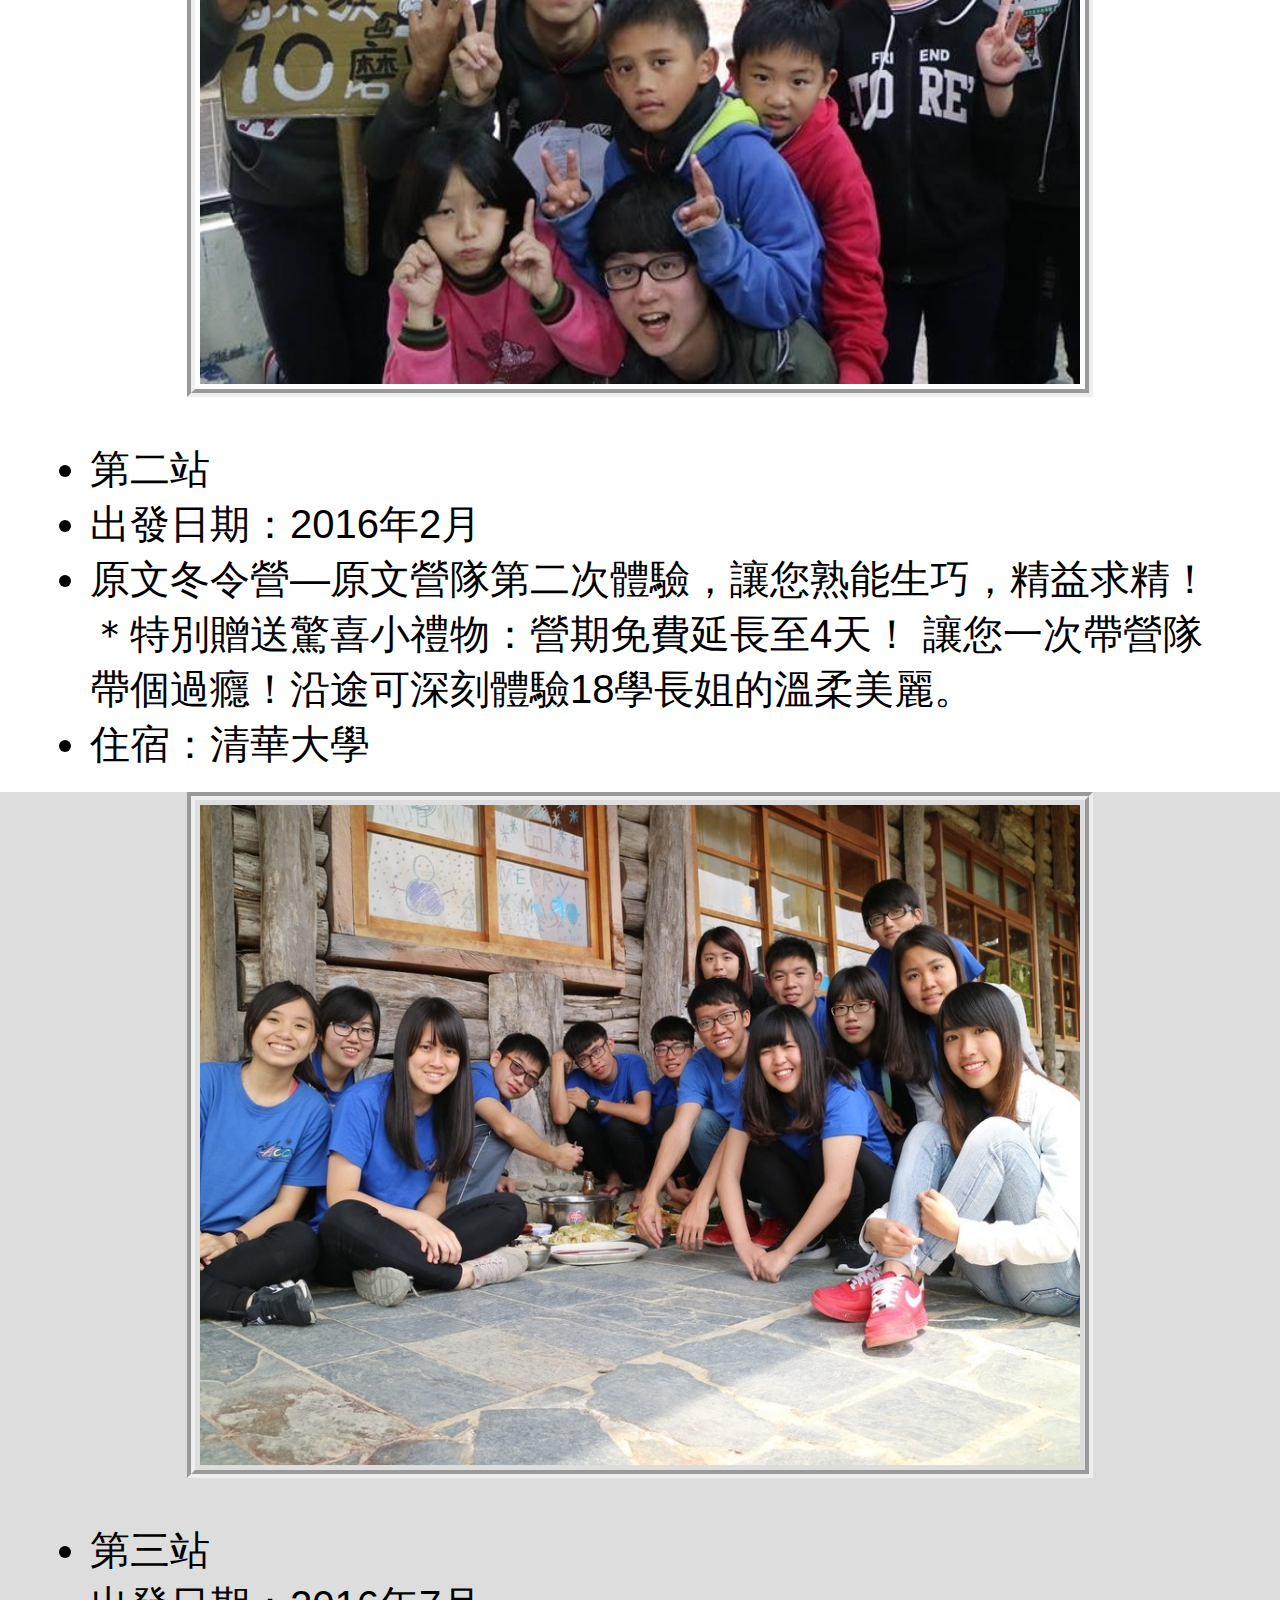
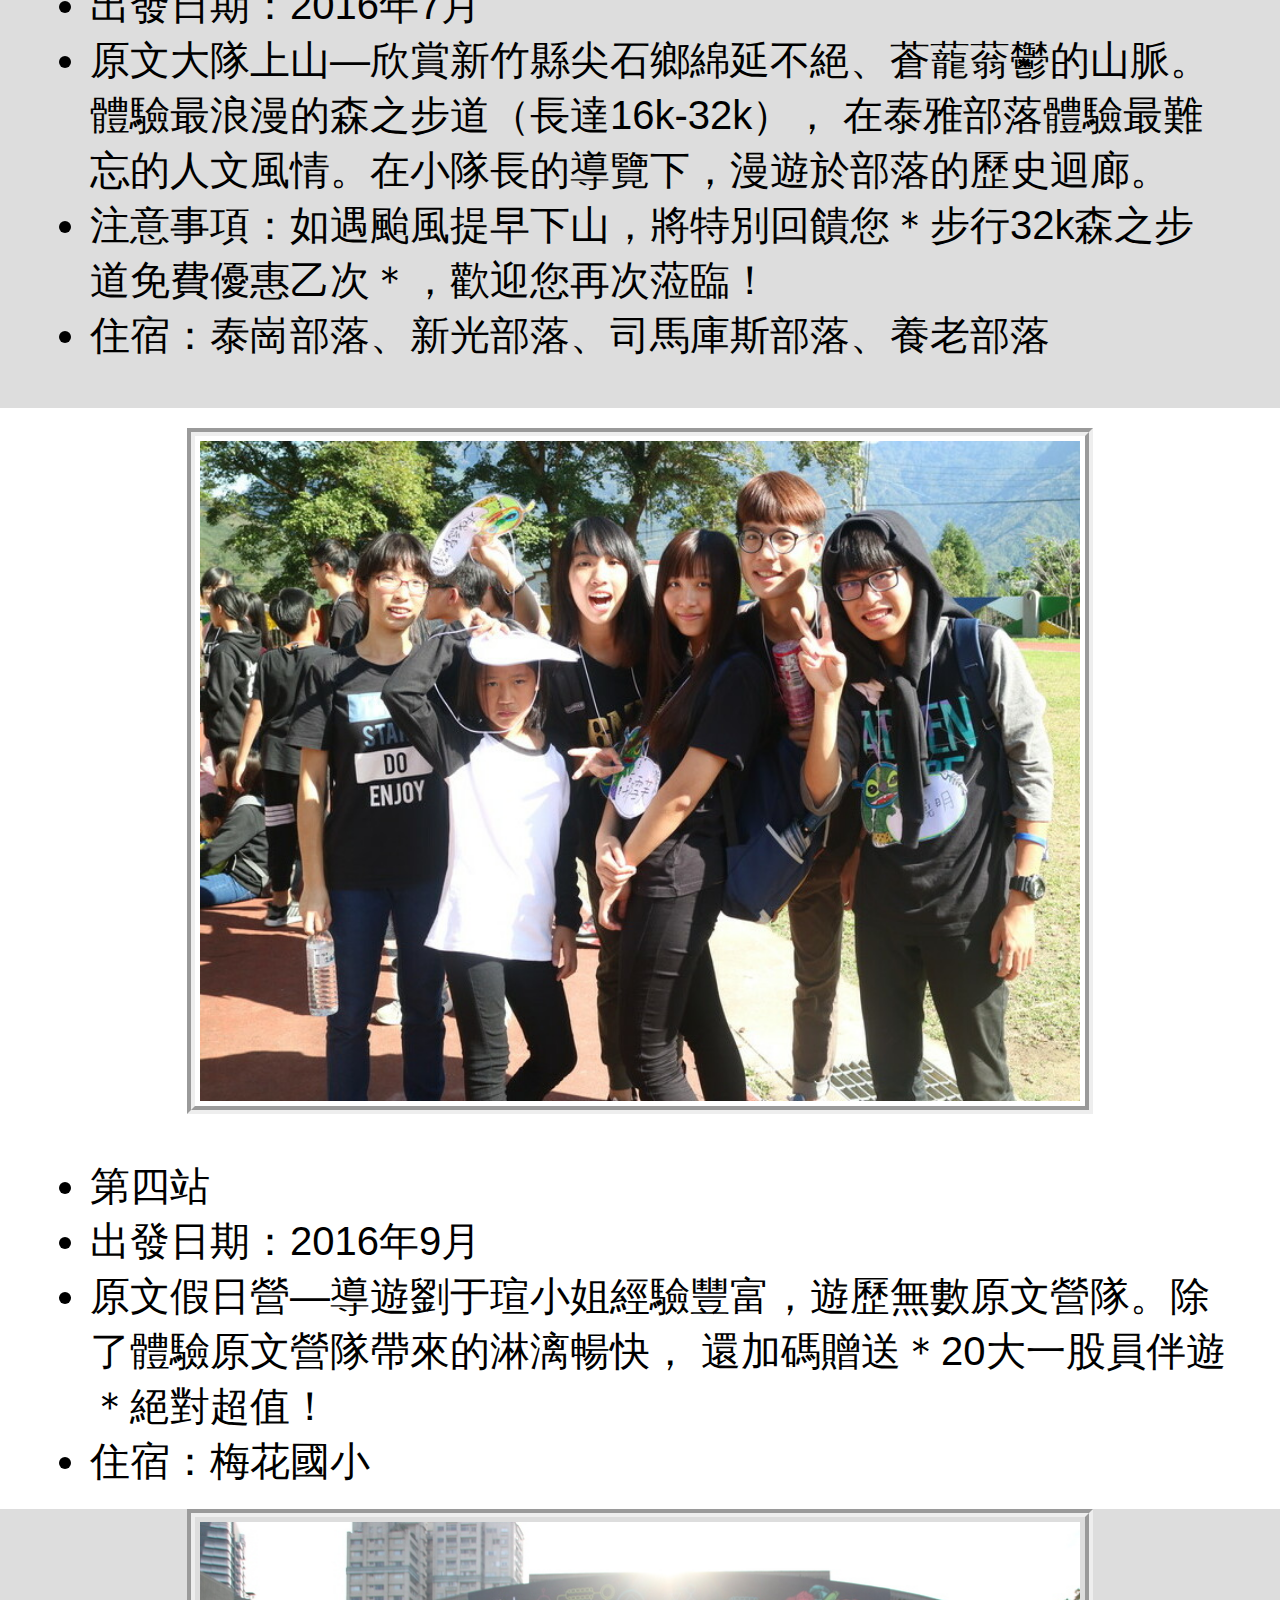
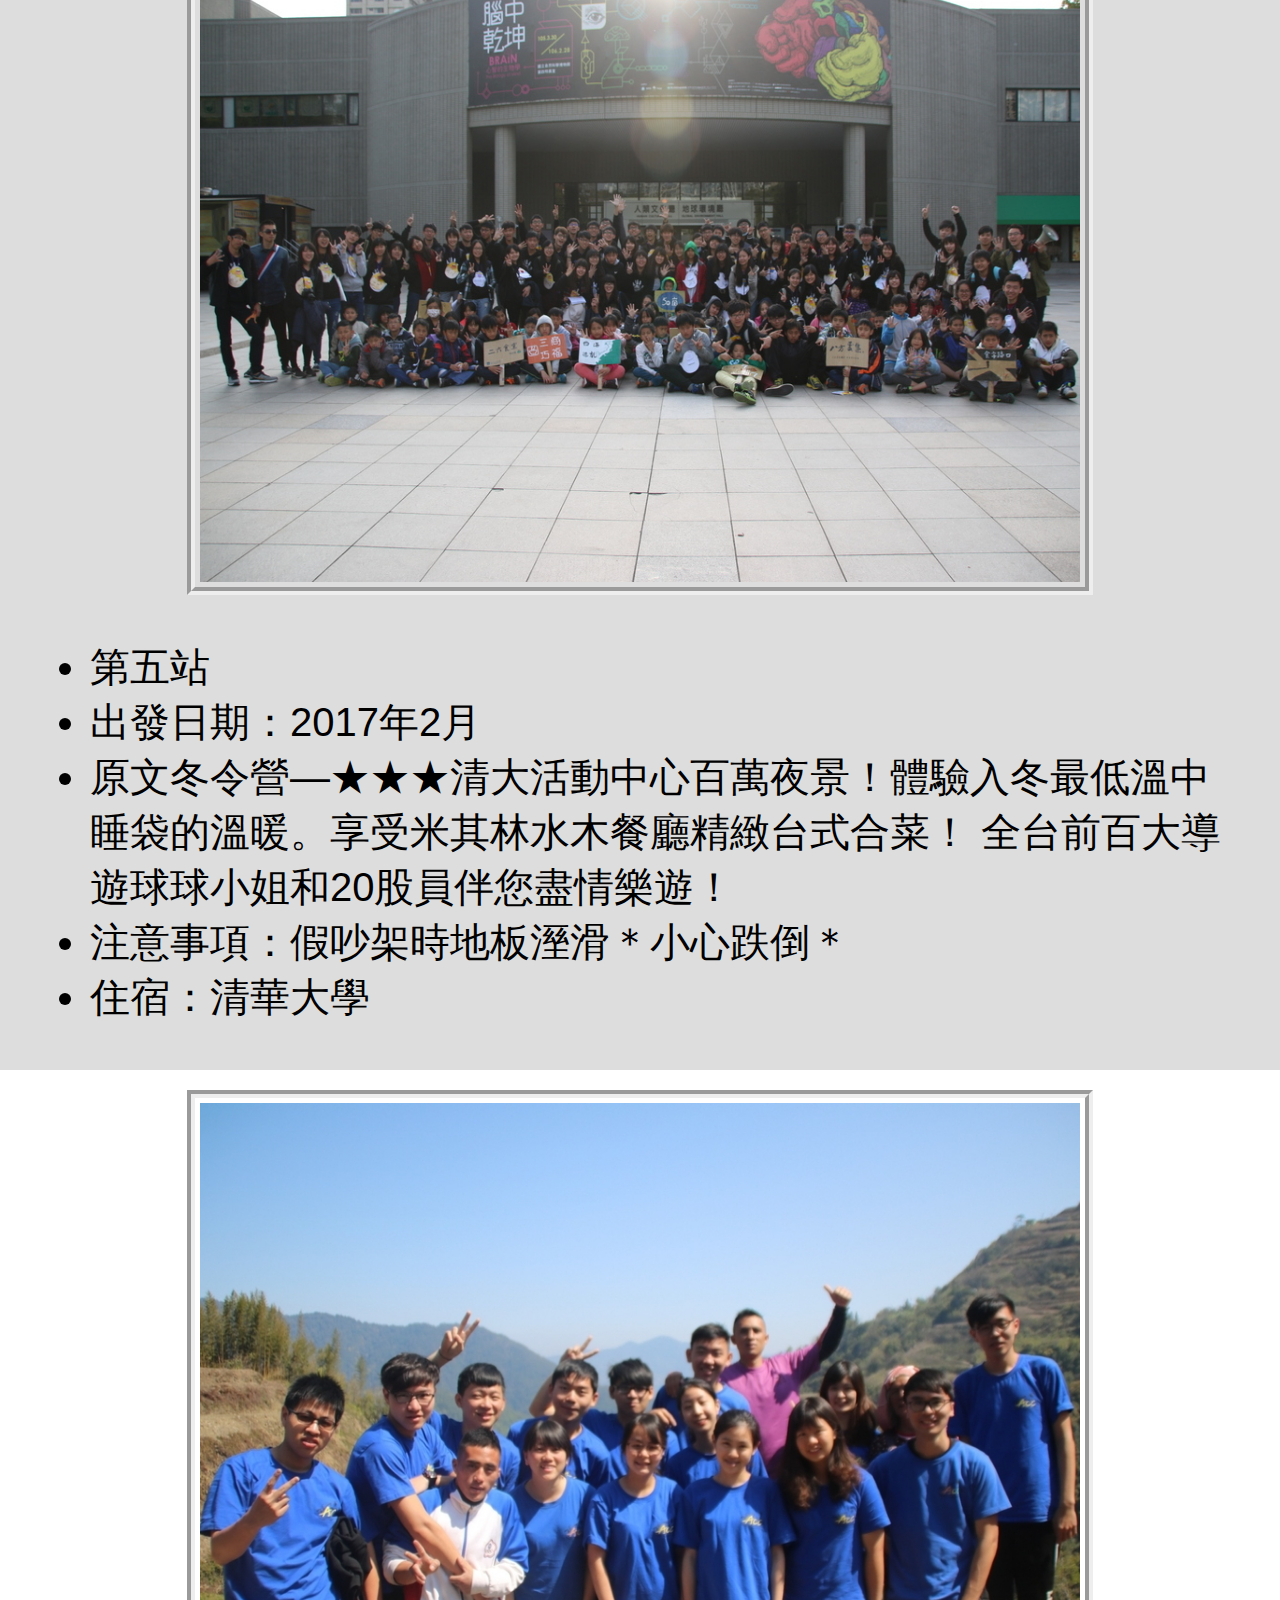
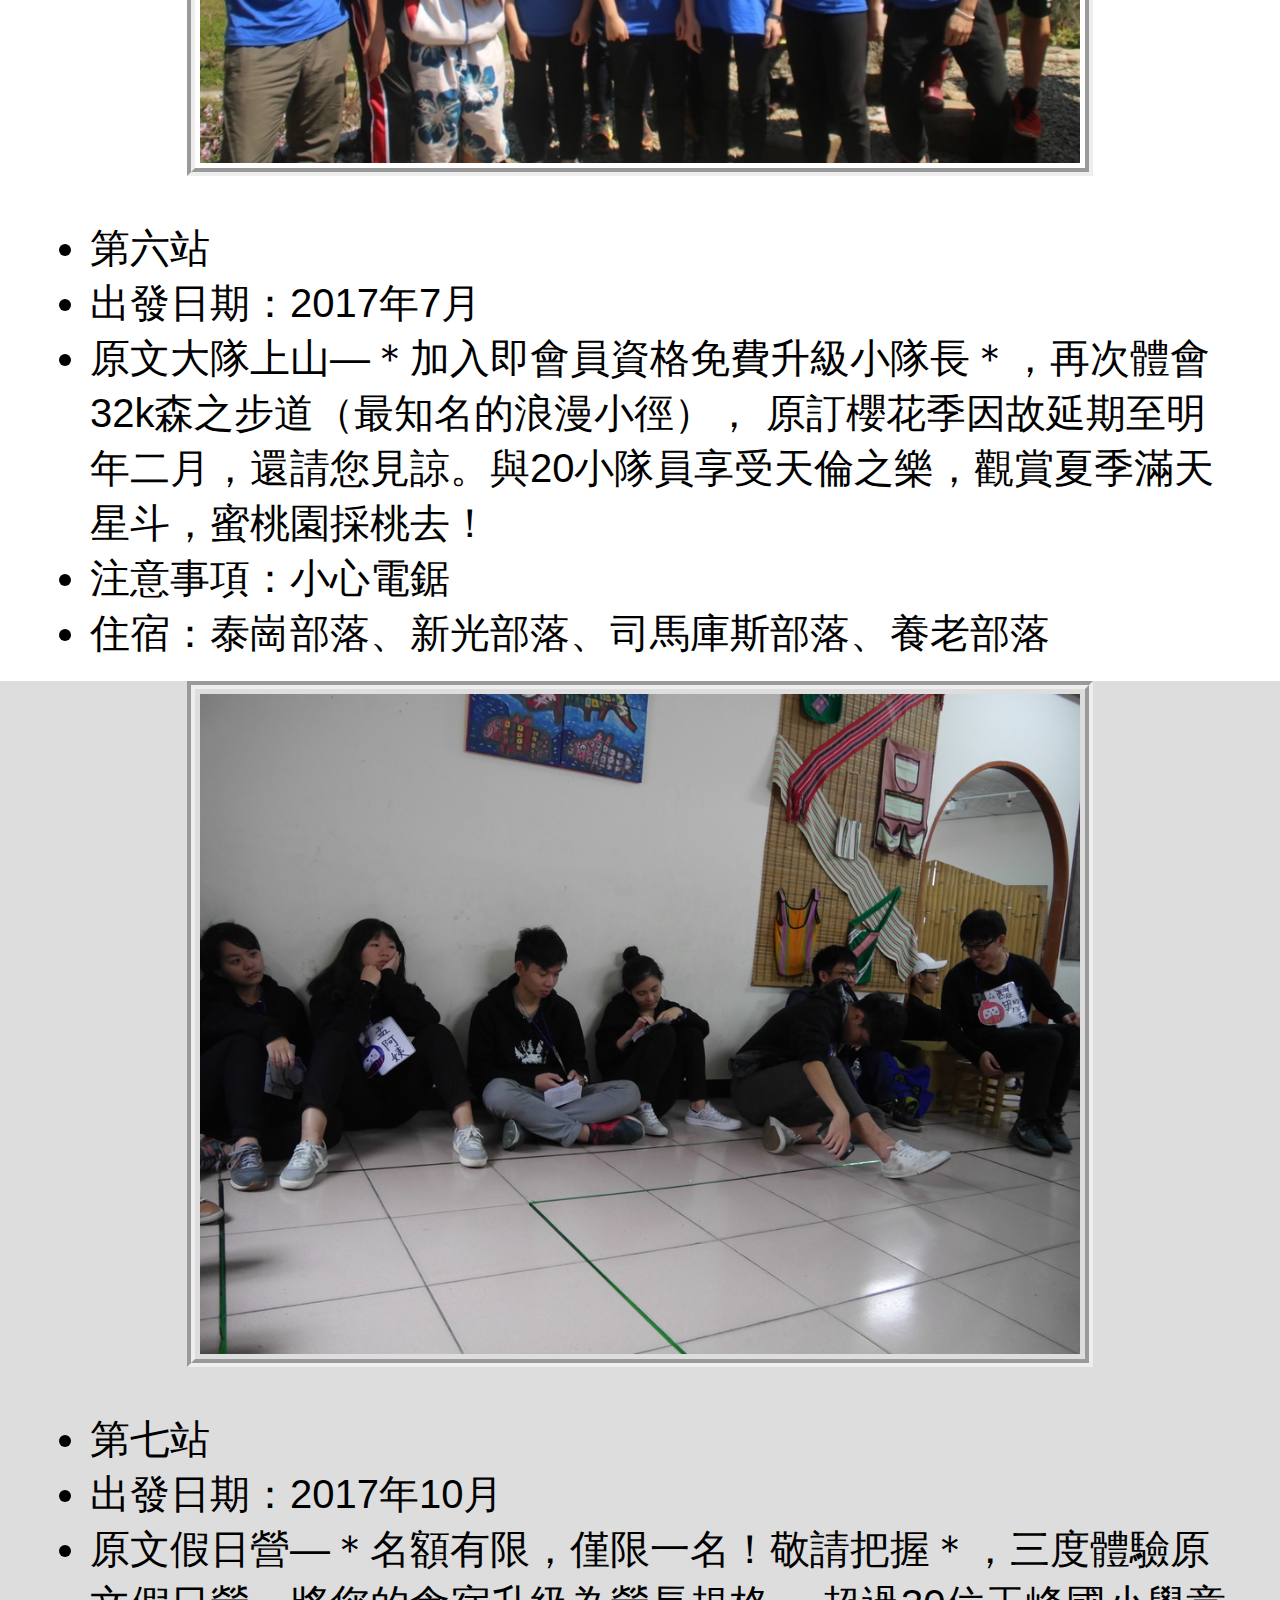
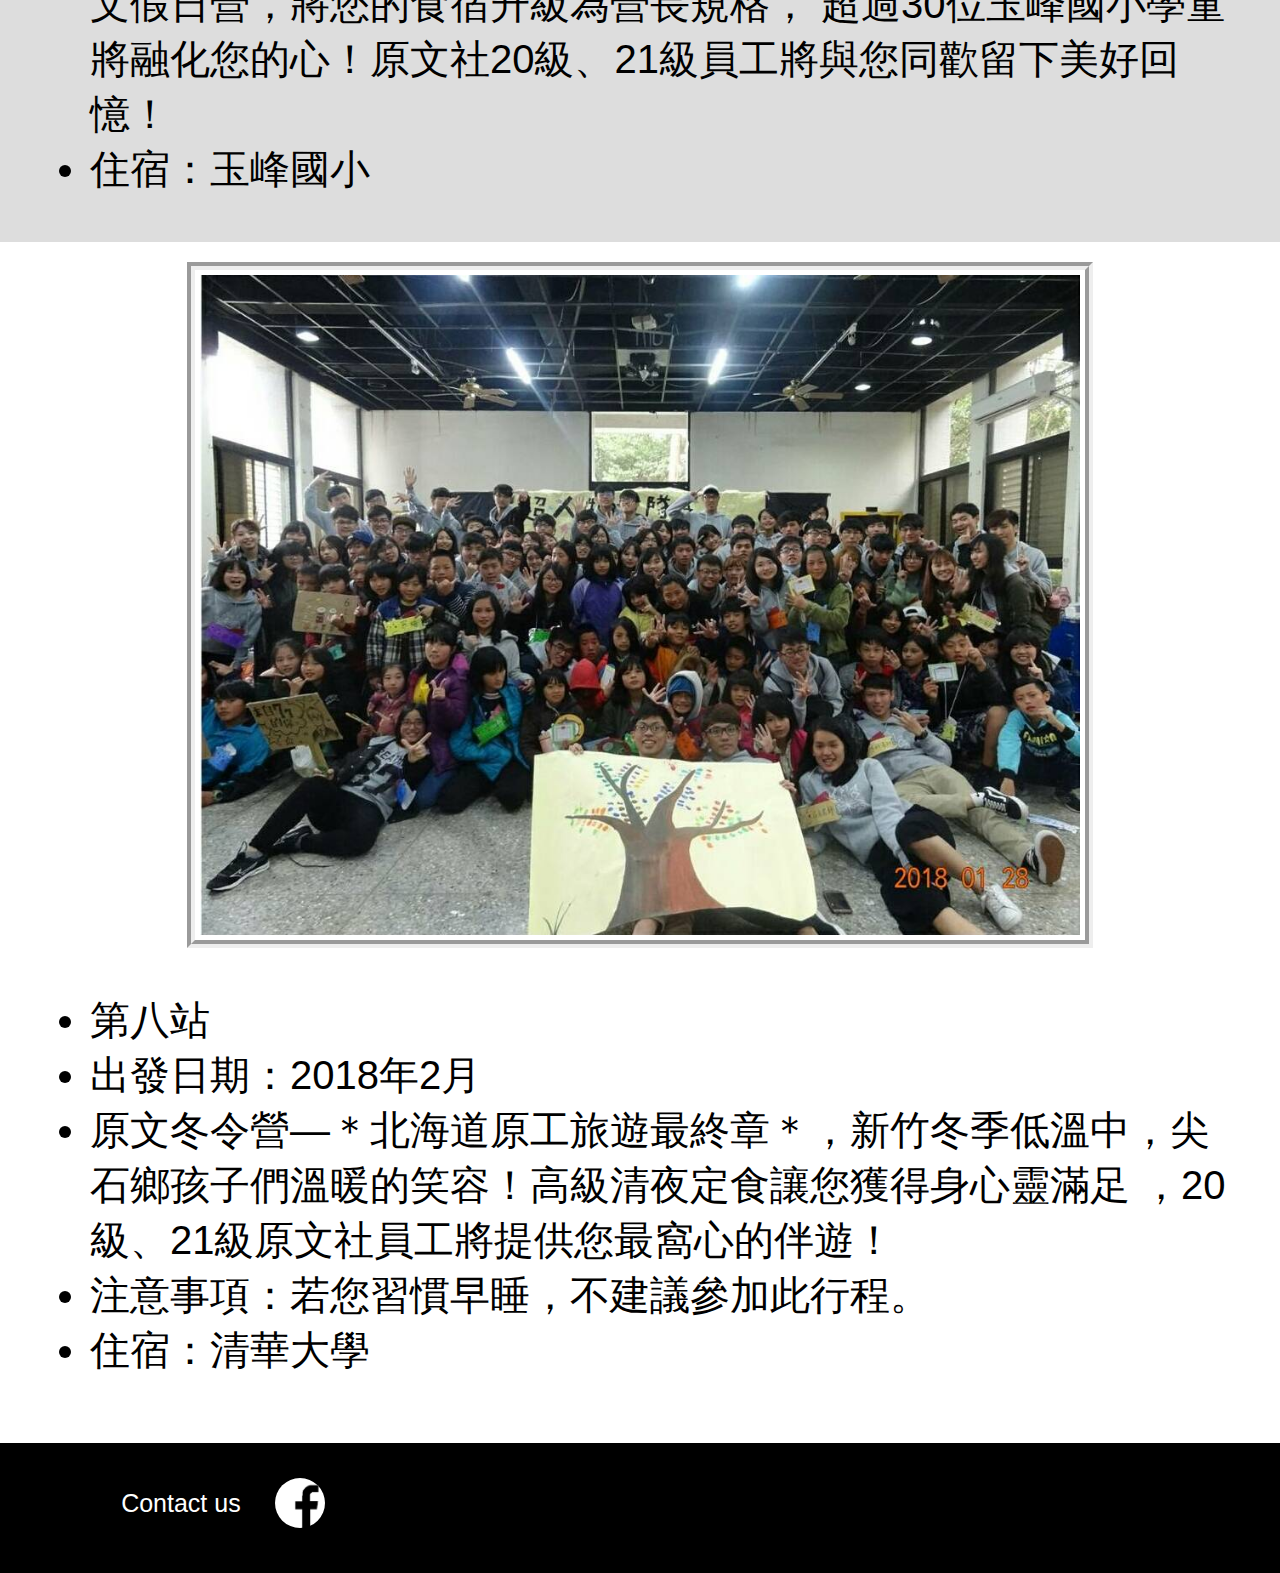
==== commit d2c2c6a3: "Update index_photo.html" ====
--- a/index_photo.html
+++ b/index_photo.html
@@ -4,7 +4,7 @@
   <head>
     <link href='https://fonts.googleapis.com/css?family=Roboto:400,300,500,100' rel='stylesheet' type='text/css'>
 	<link href="style.css" type="text/css" rel="stylesheet">
-	<script src="jquery-3.4.1.js"></script>	
+	<script src="https://code.jquery.com/jquery-3.4.1.min.js"></script>	
 	<script type="text/javascript">
 		$(function() {
 			$(window).scroll(function() {
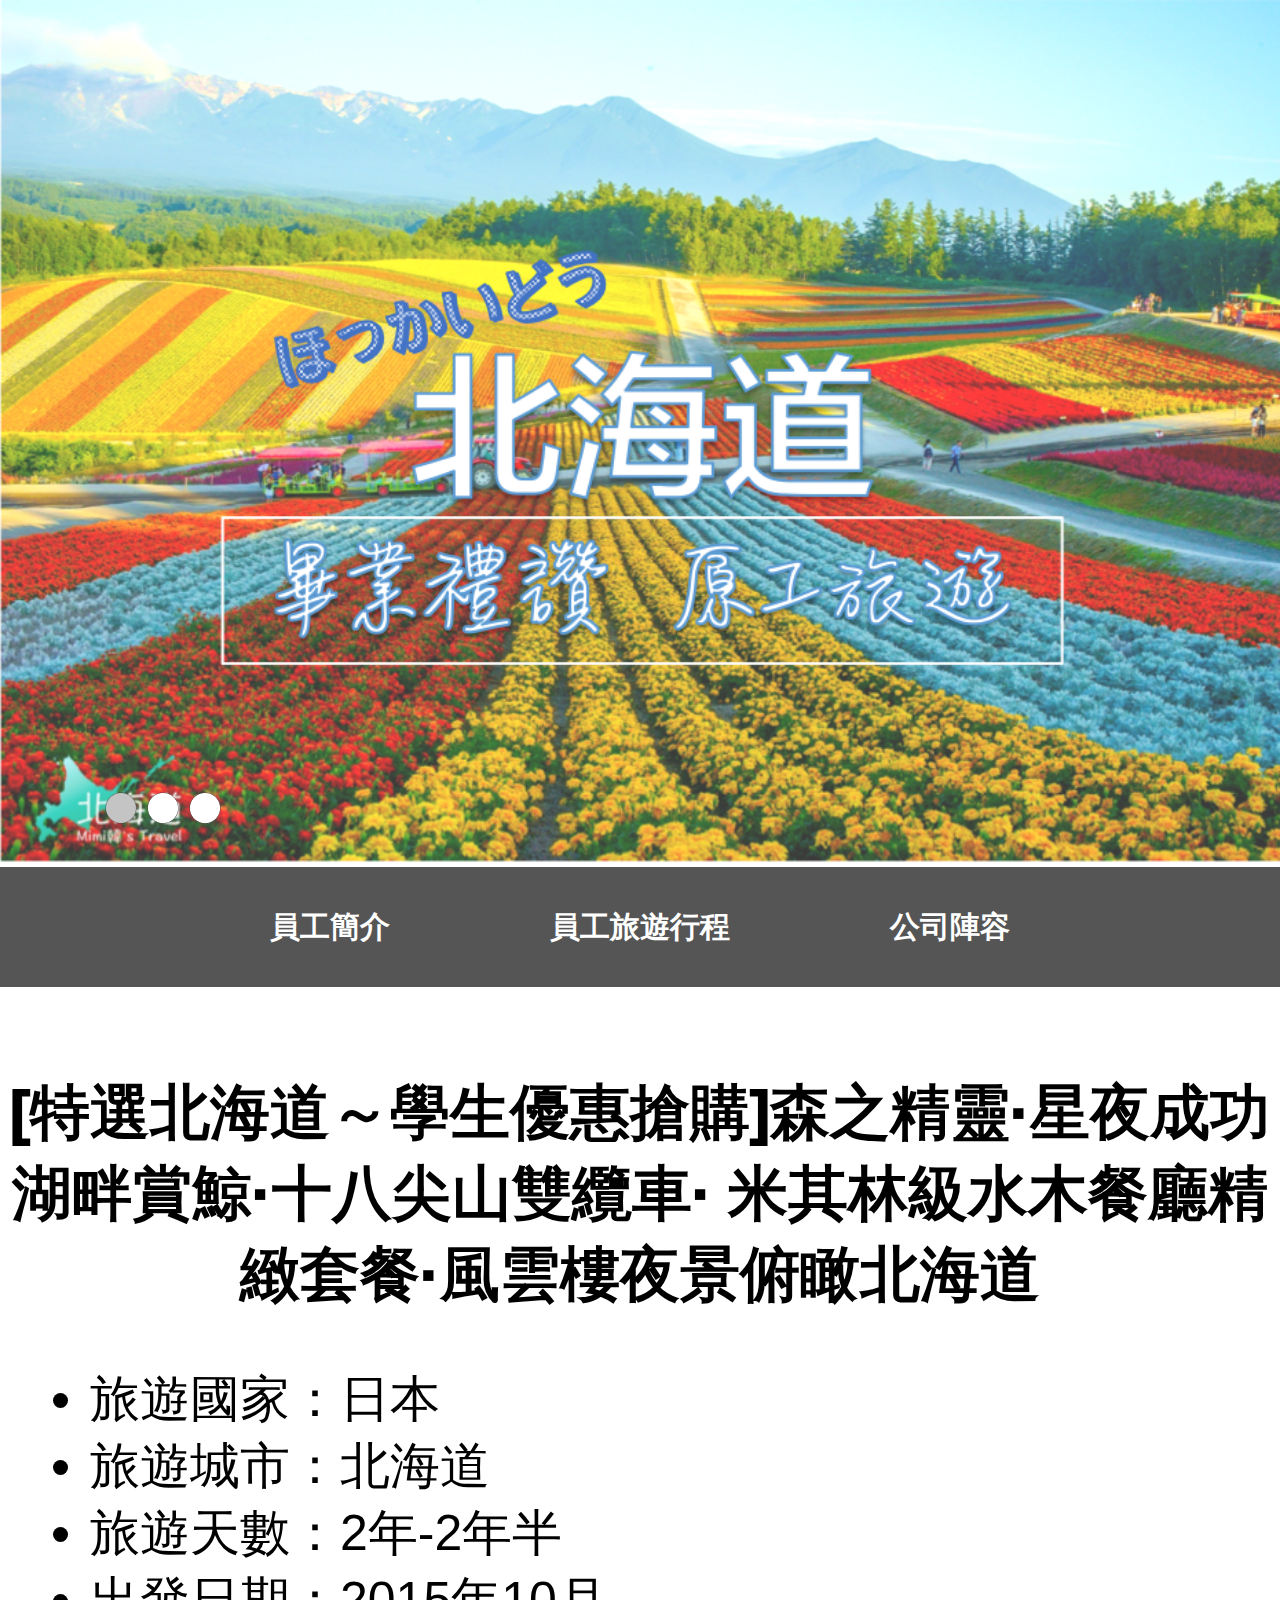
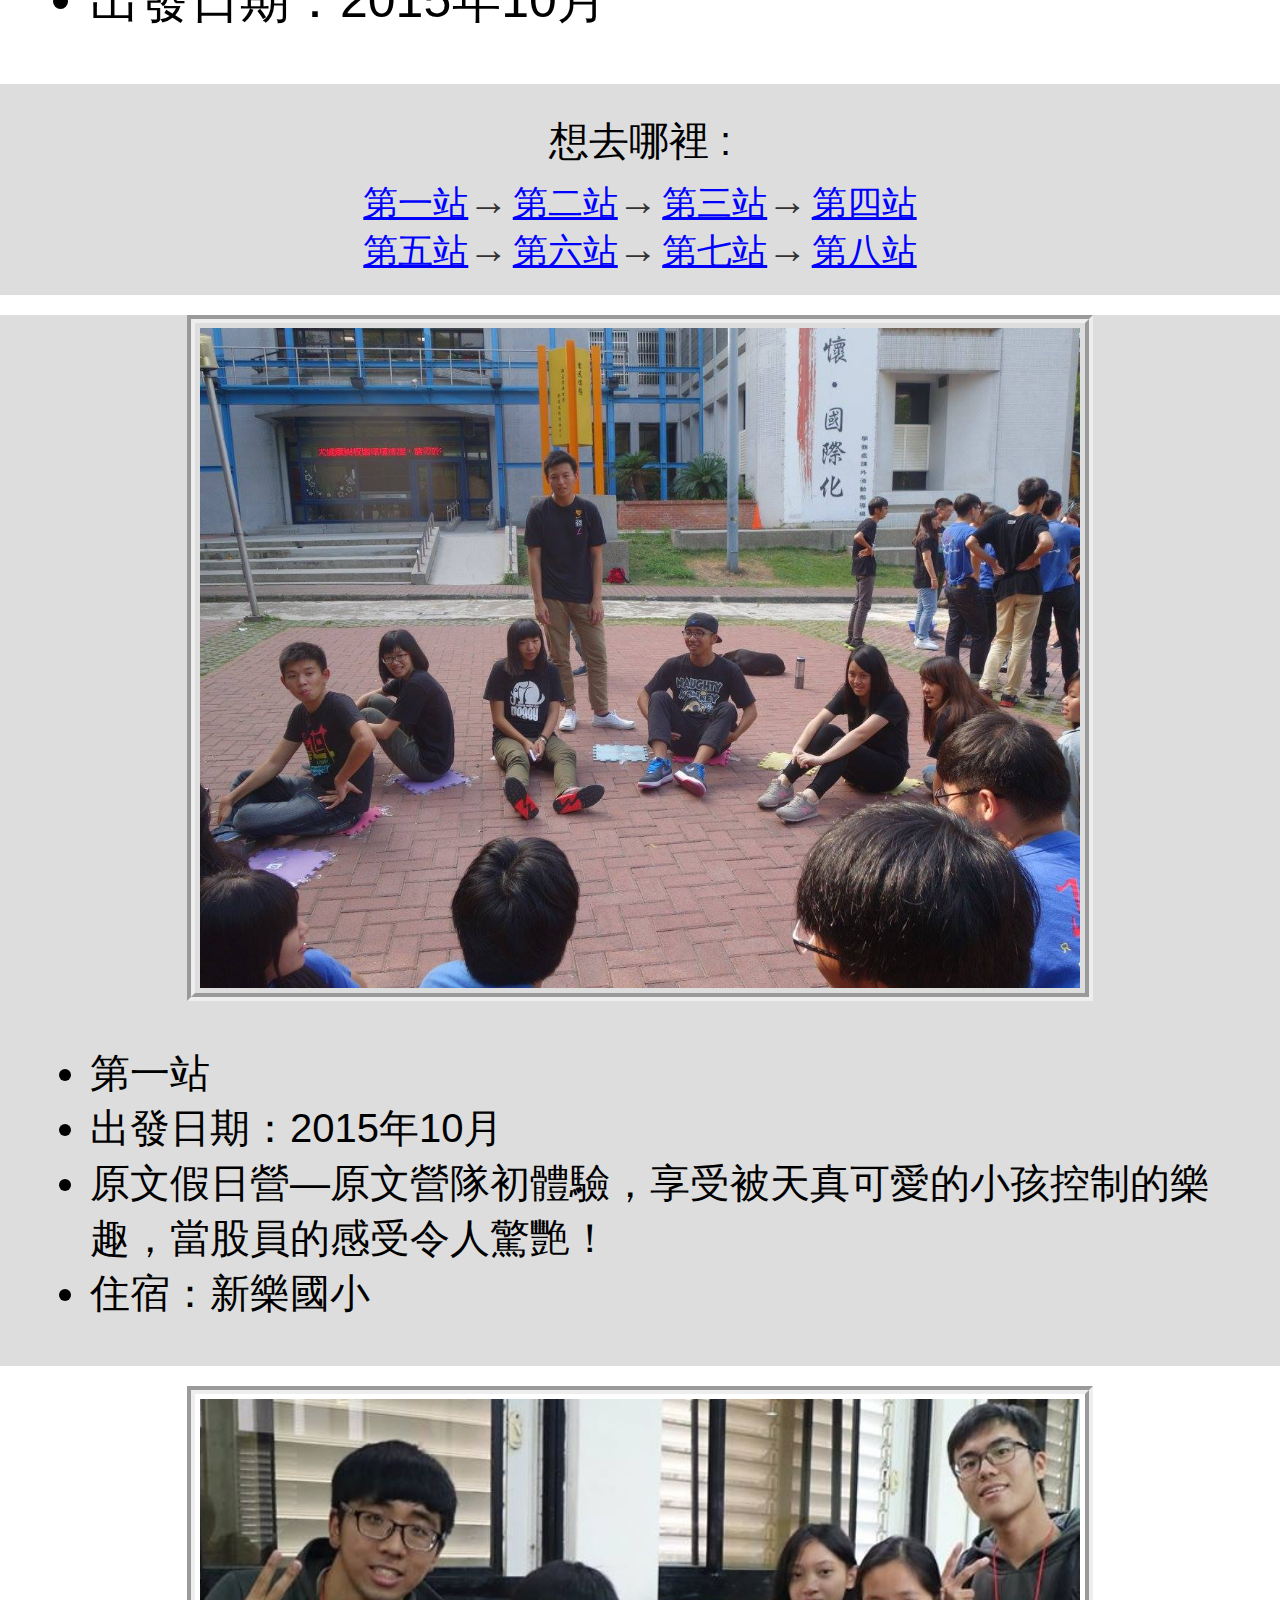
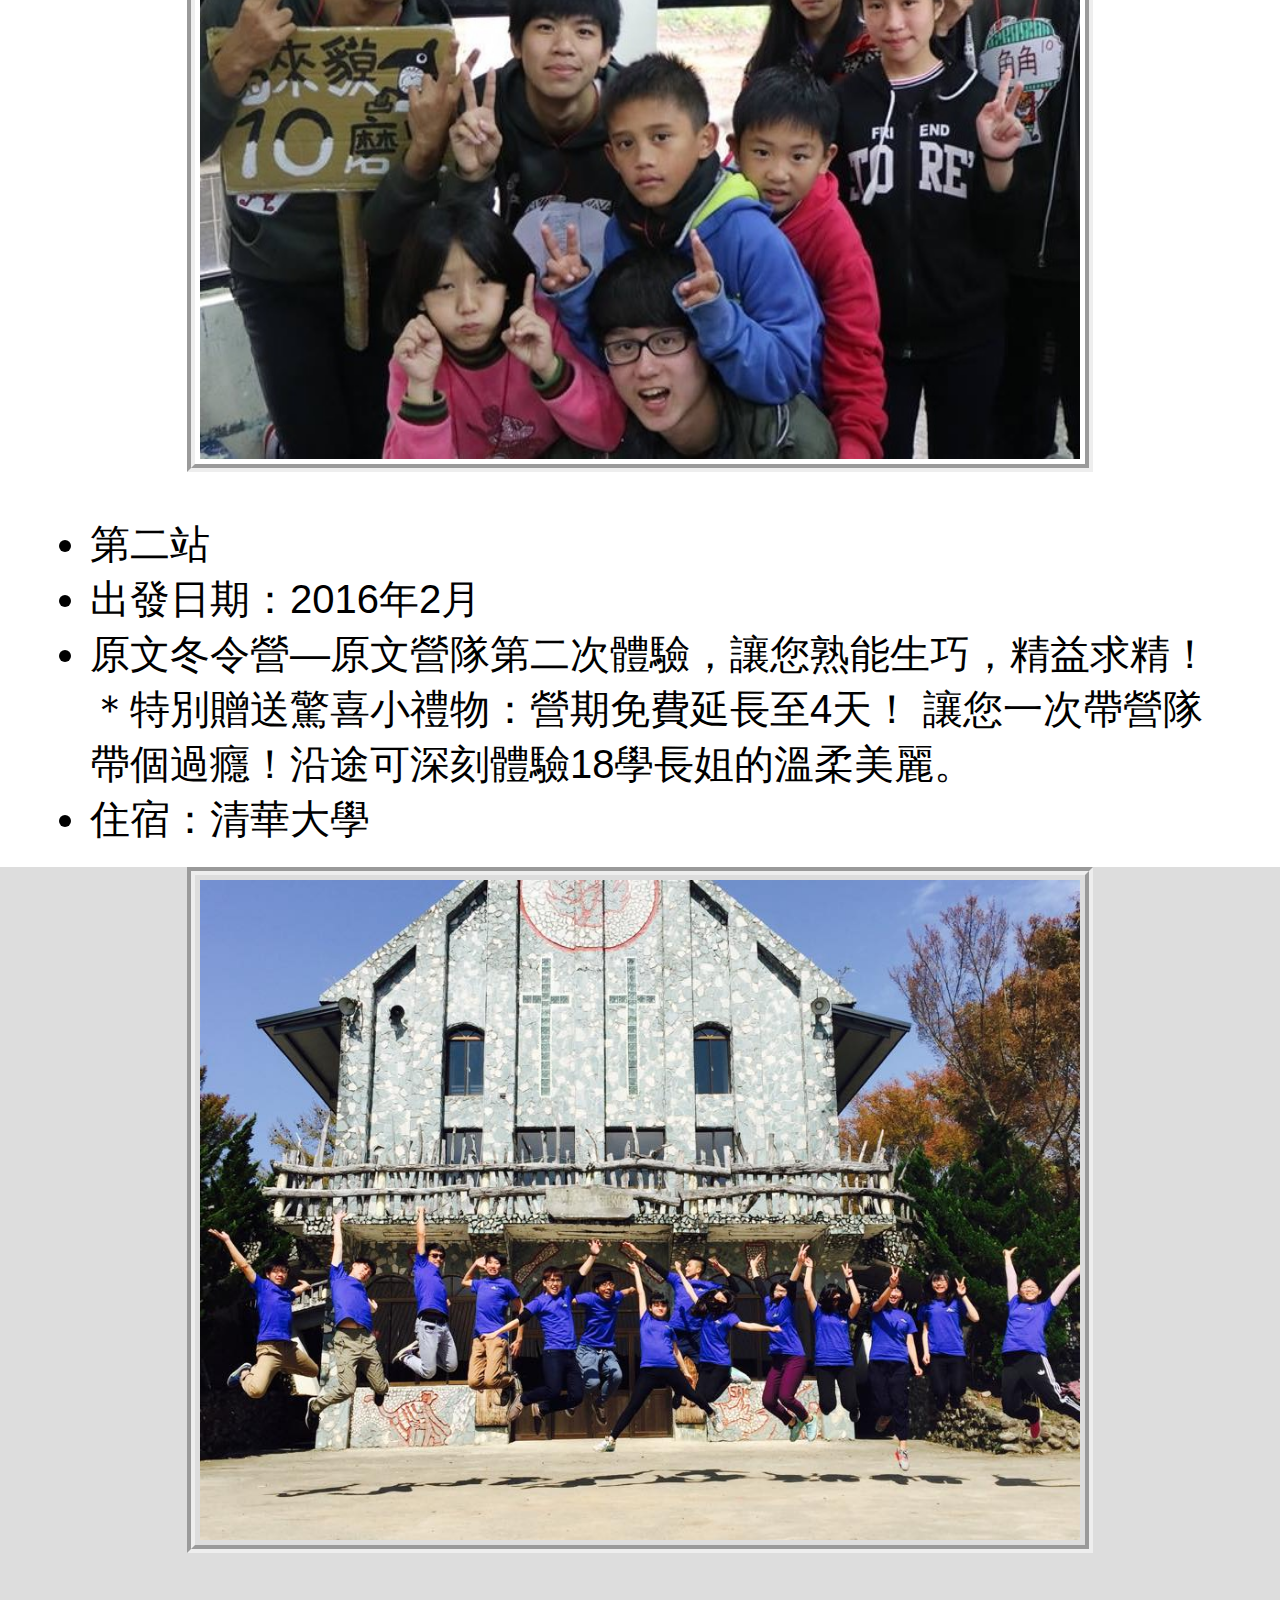
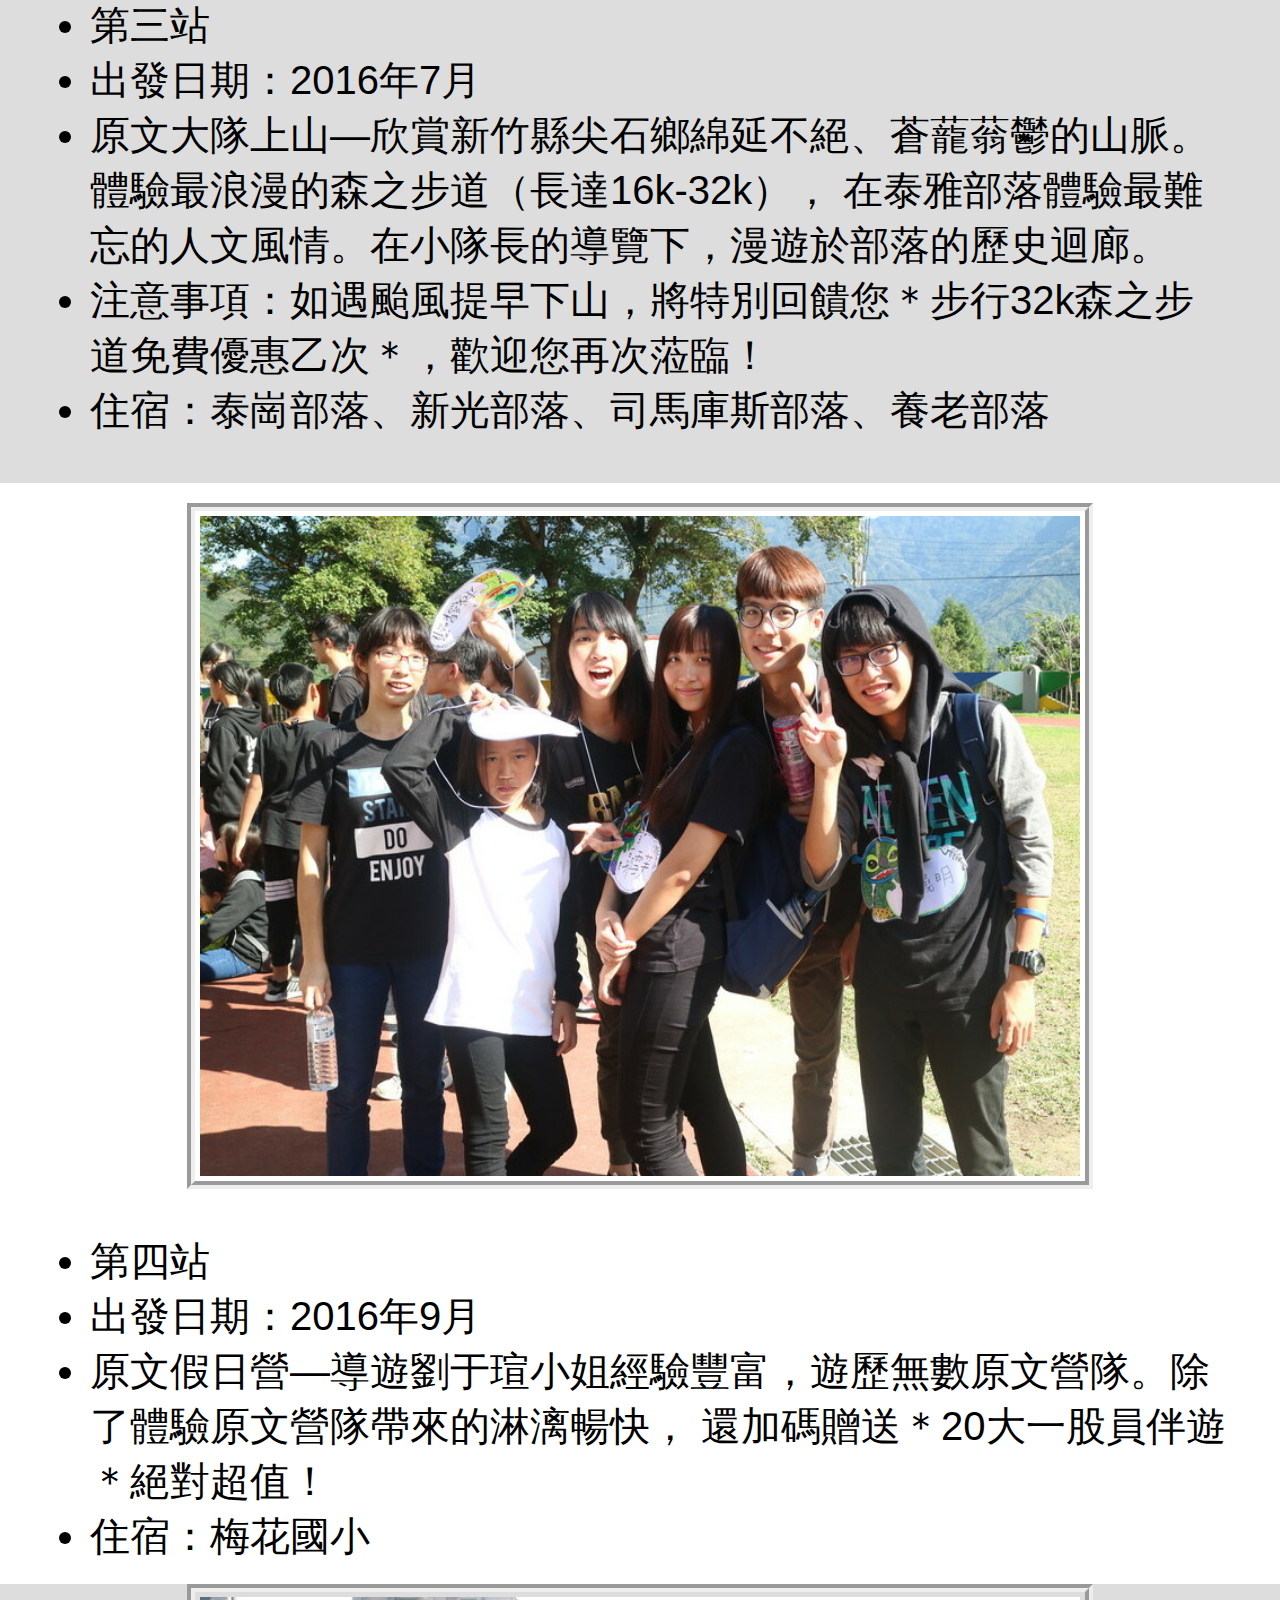
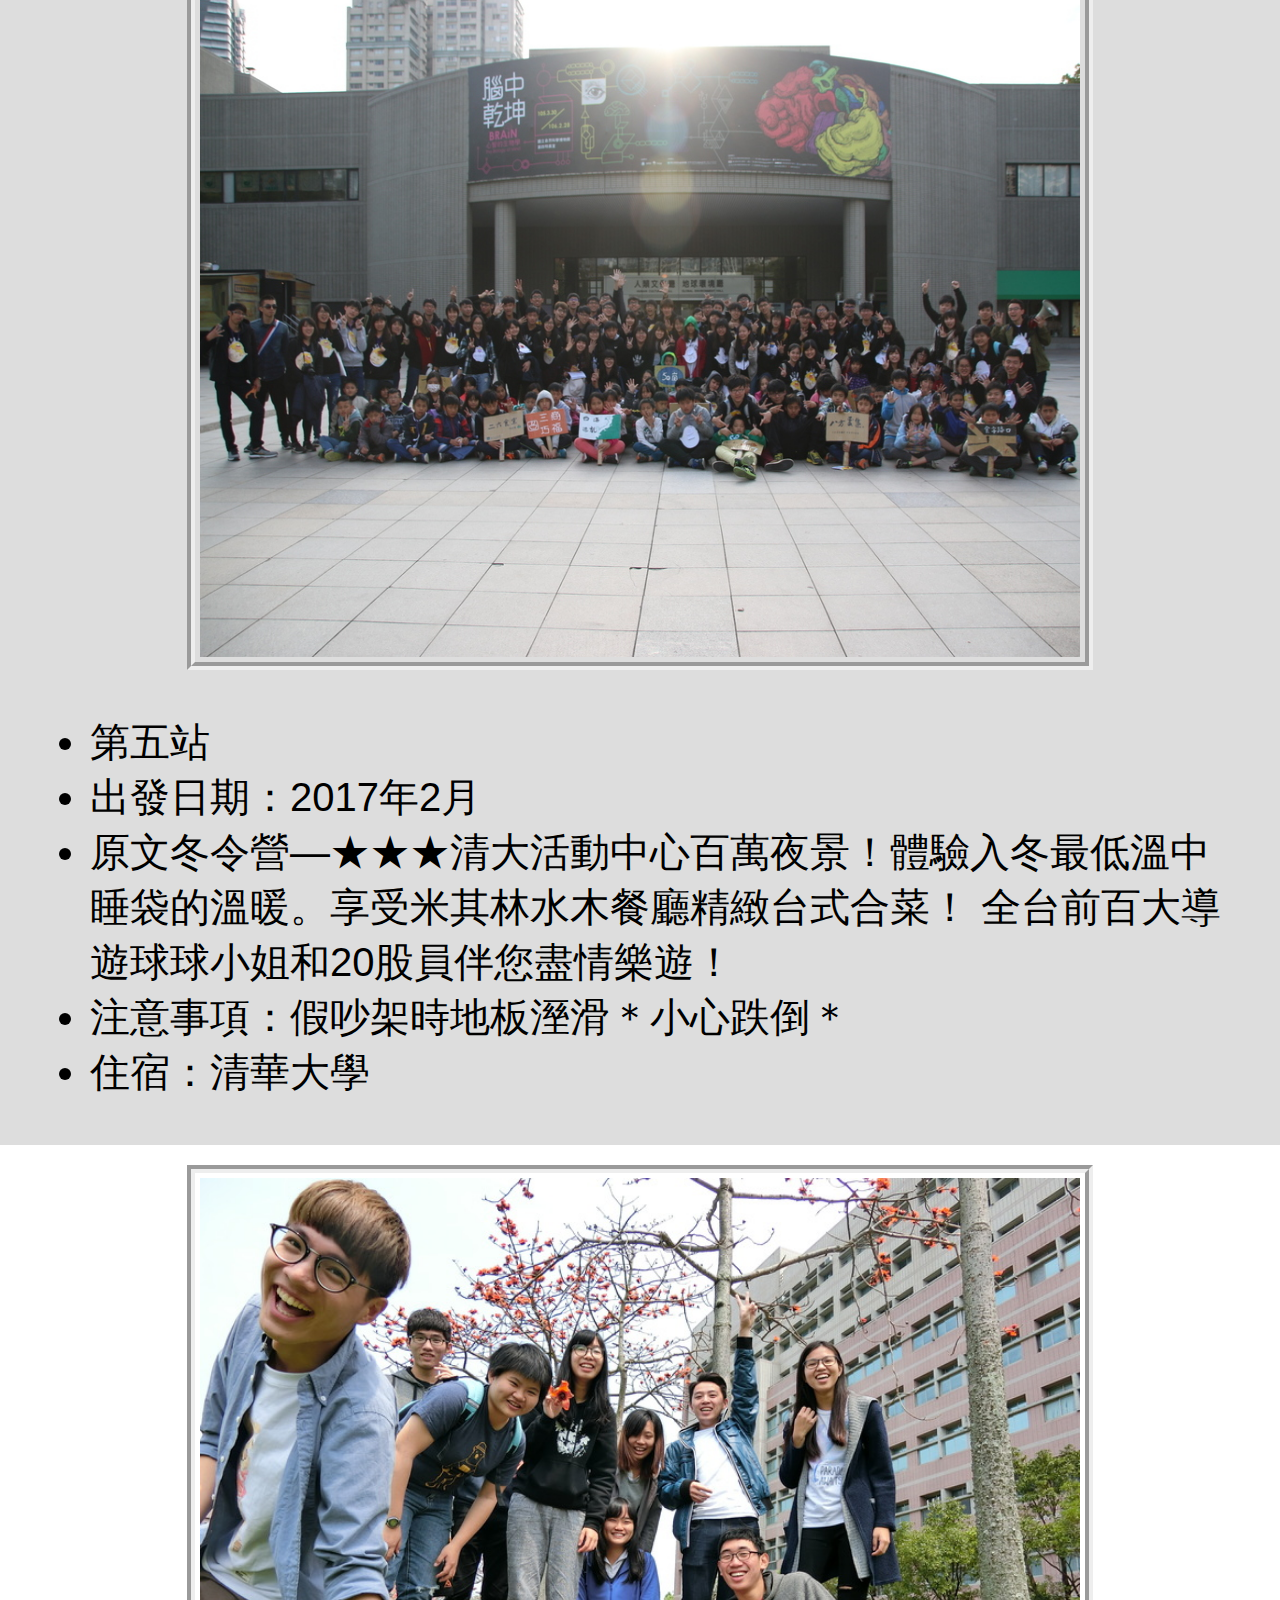
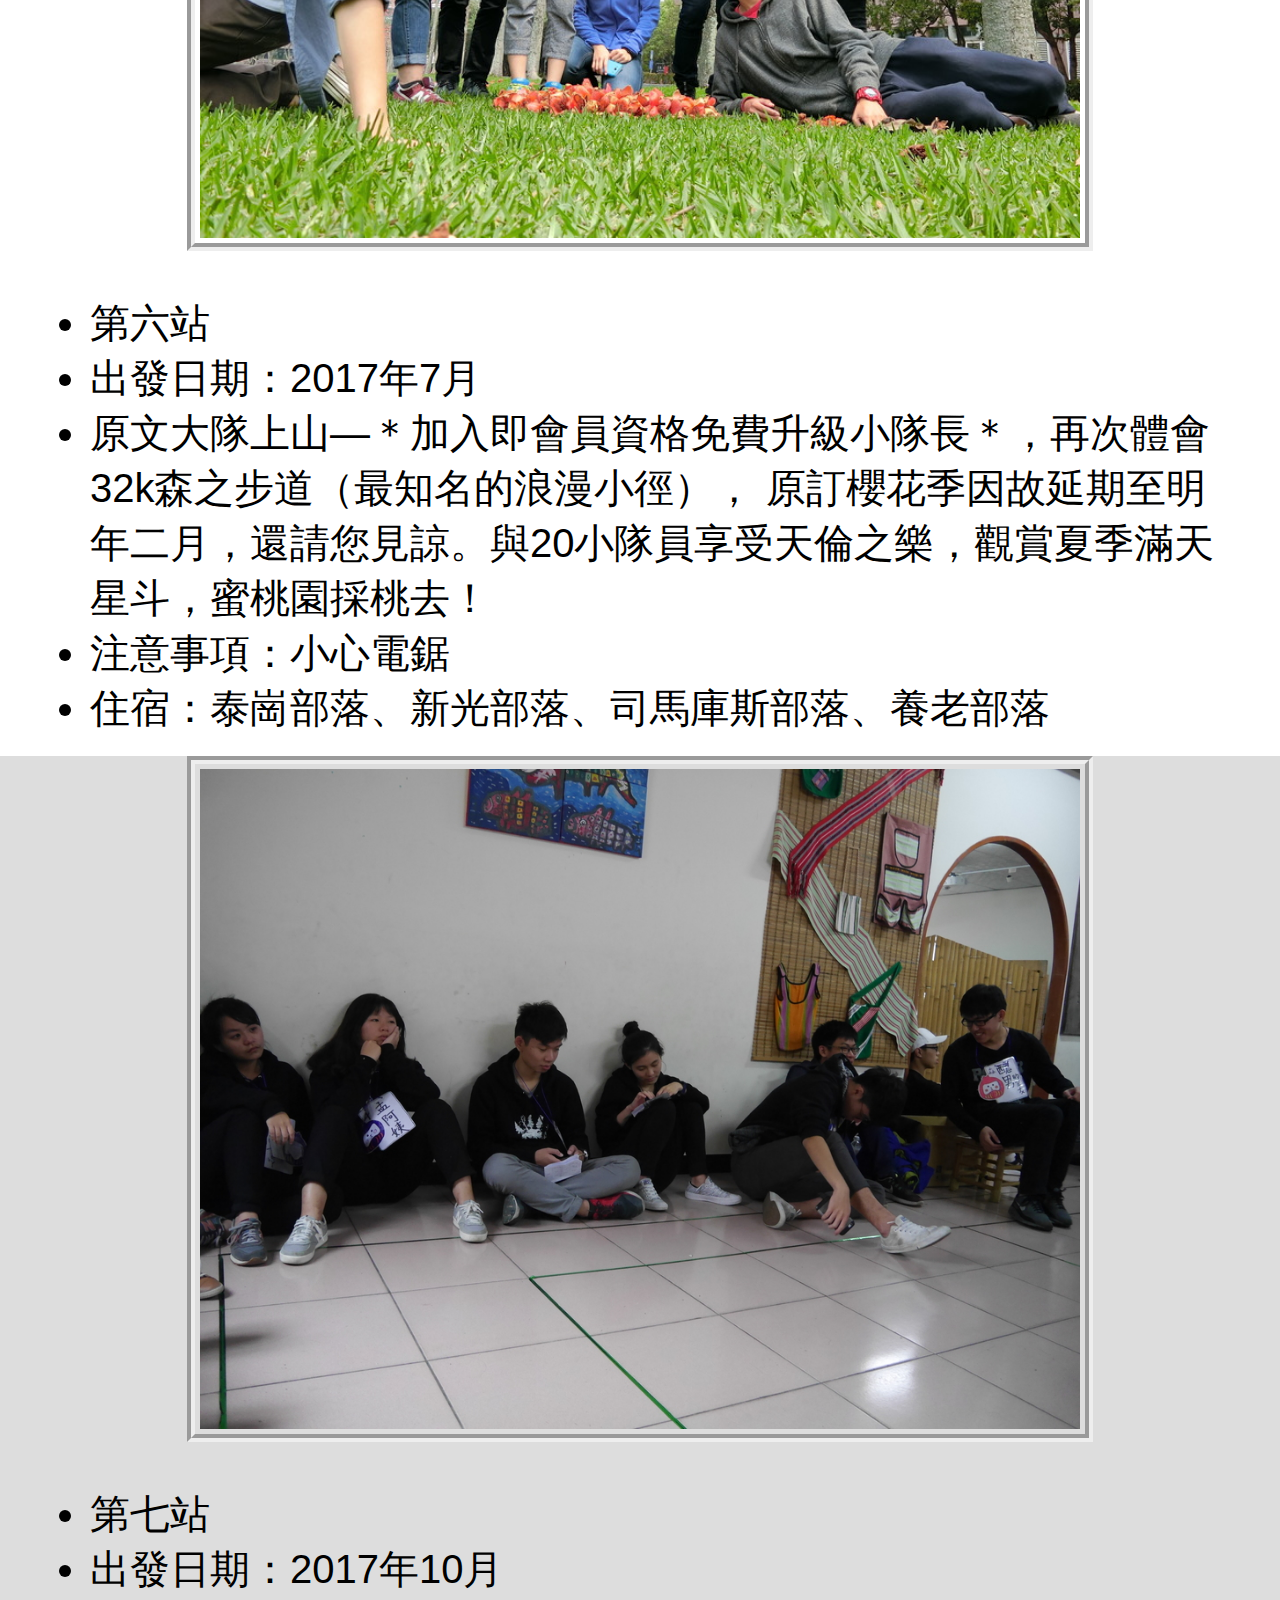
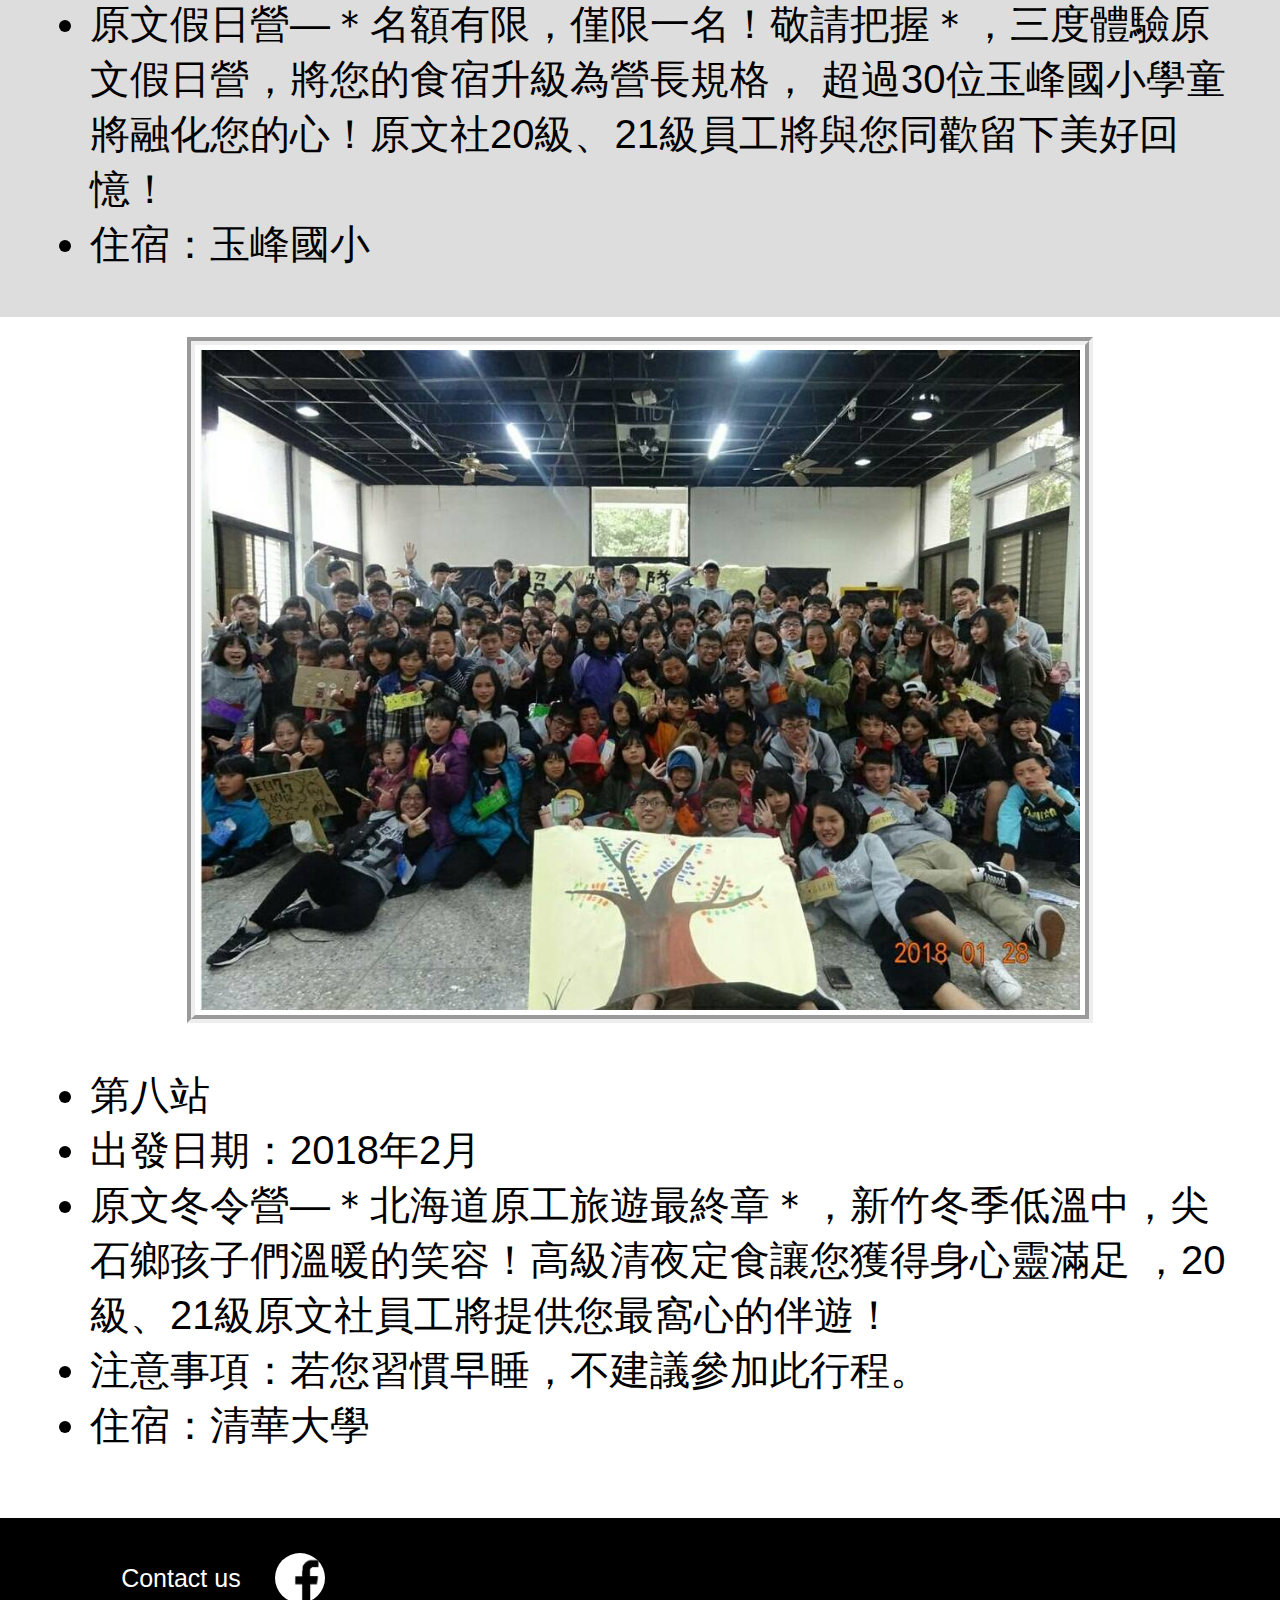
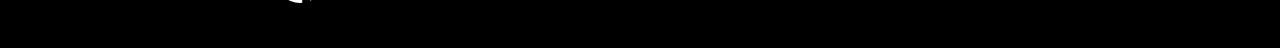
==== commit 0bfbc272: "Update index_photo.html" ====
--- a/index_photo.html
+++ b/index_photo.html
@@ -8,7 +8,7 @@
 	<script type="text/javascript">
 		$(function() {
 			$(window).scroll(function() {
-				if ($(this).scrollTop() > 600)  {          /* 要滑動到選單的距離 */
+				if ($(this).scrollTop() > 650)  {          /* 要滑動到選單的距離 */
 				$('.nav').addClass('navFixed');   /* 幫選單加上固定效果 */
 				} else {
 				$('.nav').removeClass('navFixed'); /* 移除選單固定效果 */
@@ -81,15 +81,16 @@
 				<li>出發日期：2015年10月</li>
 			</ul>
 			<div style="text-align:center;background-color:#DDDDDD;padding:20px 0">
-				<a href="#date day1" style="font-size:35px; color:#333333"><strong>第一站</strong></a><p style="font-size:40px; color:#333333 ; display:inline;"><strong>&rarr;</strong></p>
-				<a href="#date day2" style="font-size:35px; color:#333333"><strong>第二站</strong></a><p style="font-size:40px; color:#333333 ; display:inline;"><strong>&rarr;</strong></p>
-				<a href="#date day3" style="font-size:35px; color:#333333"><strong>第三站</strong></a><p style="font-size:40px; color:#333333 ; display:inline;"><strong>&rarr;</strong></p>
-				<a href="#date day4" style="font-size:35px; color:#333333"><strong>第四站</strong></a>
-				<br><p style="font-size:40px; color:#333333 ; display:inline;"><strong>&rarr;</strong></p>
-				<a href="#date day5" style="font-size:35px; color:#333333"><strong>第五站</strong></a><p style="font-size:40px; color:#333333 ; display:inline;"><strong>&rarr;</strong></p>
-				<a href="#date day6" style="font-size:35px; color:#333333"><strong>第六站</strong></a><p style="font-size:40px; color:#333333 ; display:inline;"><strong>&rarr;</strong></p>
-				<a href="#date day7" style="font-size:35px; color:#333333"><strong>第七站</strong></a><p style="font-size:40px; color:#333333 ; display:inline;"><strong>&rarr;</strong></p>
-				<a href="#date day8" style="font-size:35px; color:#333333"><strong>第八站</strong></a>
+				<p style="margin:10px;">想去哪裡 :</p>
+				<a href="#date day1" style="font-size:35px; color:blue;text-decoration:underline; "><strong>第一站</strong></a><p style="font-size:40px; color:#333333 ; display:inline;"><strong>&rarr;</strong></p>
+				<a href="#date day2" style="font-size:35px; color:blue;text-decoration:underline; "><strong>第二站</strong></a><p style="font-size:40px; color:#333333 ; display:inline;"><strong>&rarr;</strong></p>
+				<a href="#date day3" style="font-size:35px; color:blue;text-decoration:underline; "><strong>第三站</strong></a><p style="font-size:40px; color:#333333 ; display:inline;"><strong>&rarr;</strong></p>
+				<a href="#date day4" style="font-size:35px; color:blue;text-decoration:underline; "><strong>第四站</strong></a>
+				<br>
+				<a href="#date day5" style="font-size:35px; color:blue;text-decoration:underline; "><strong>第五站</strong></a><p style="font-size:40px; color:#333333 ; display:inline;"><strong>&rarr;</strong></p>
+				<a href="#date day6" style="font-size:35px; color:blue;text-decoration:underline;"><strong>第六站</strong></a><p style="font-size:40px; color:#333333 ; display:inline;"><strong>&rarr;</strong></p>
+				<a href="#date day7" style="font-size:35px; color:blue;text-decoration:underline ;"><strong>第七站</strong></a><p style="font-size:40px; color:#333333 ; display:inline;"><strong>&rarr;</strong></p>
+				<a href="#date day8" style="font-size:35px; color:blue;text-decoration:underline ;"><strong>第八站</strong></a>
 			</div>
 			
 			<div id="date day1" style="background-color:#DDDDDD">	
